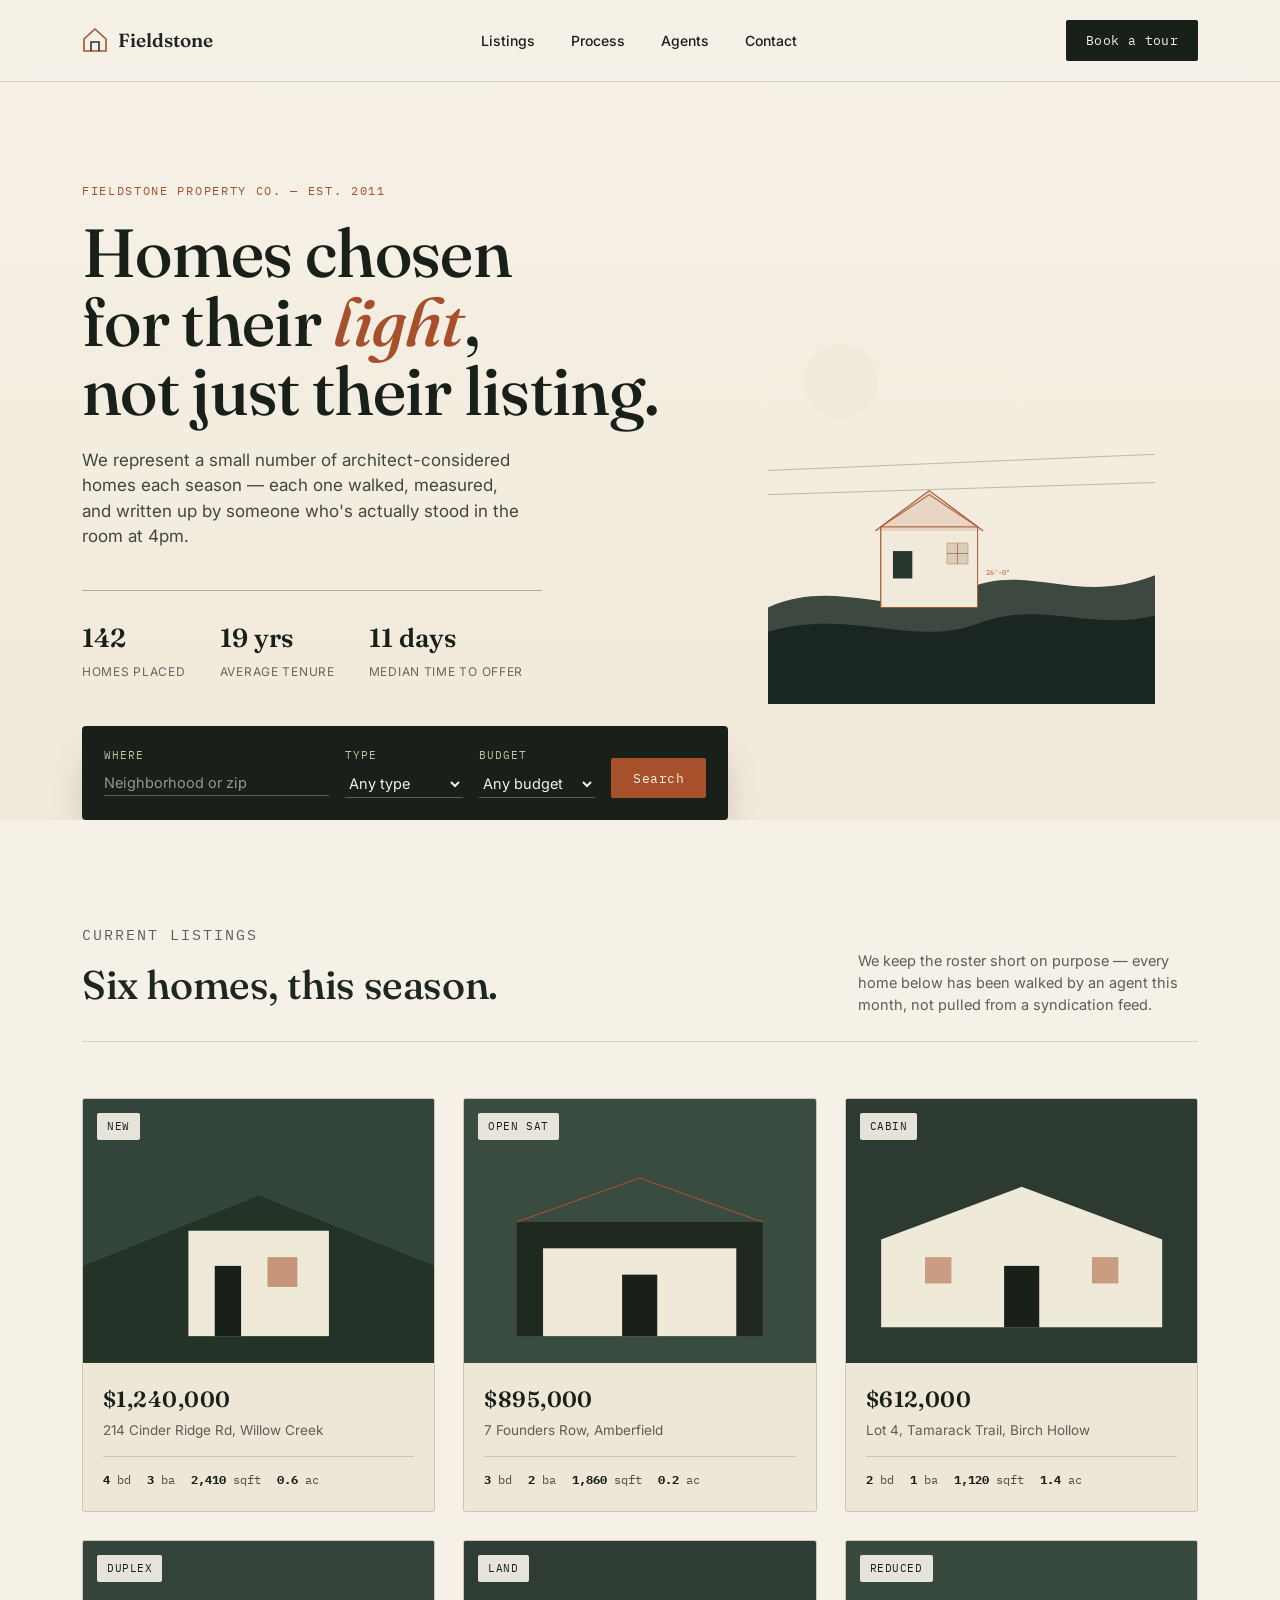
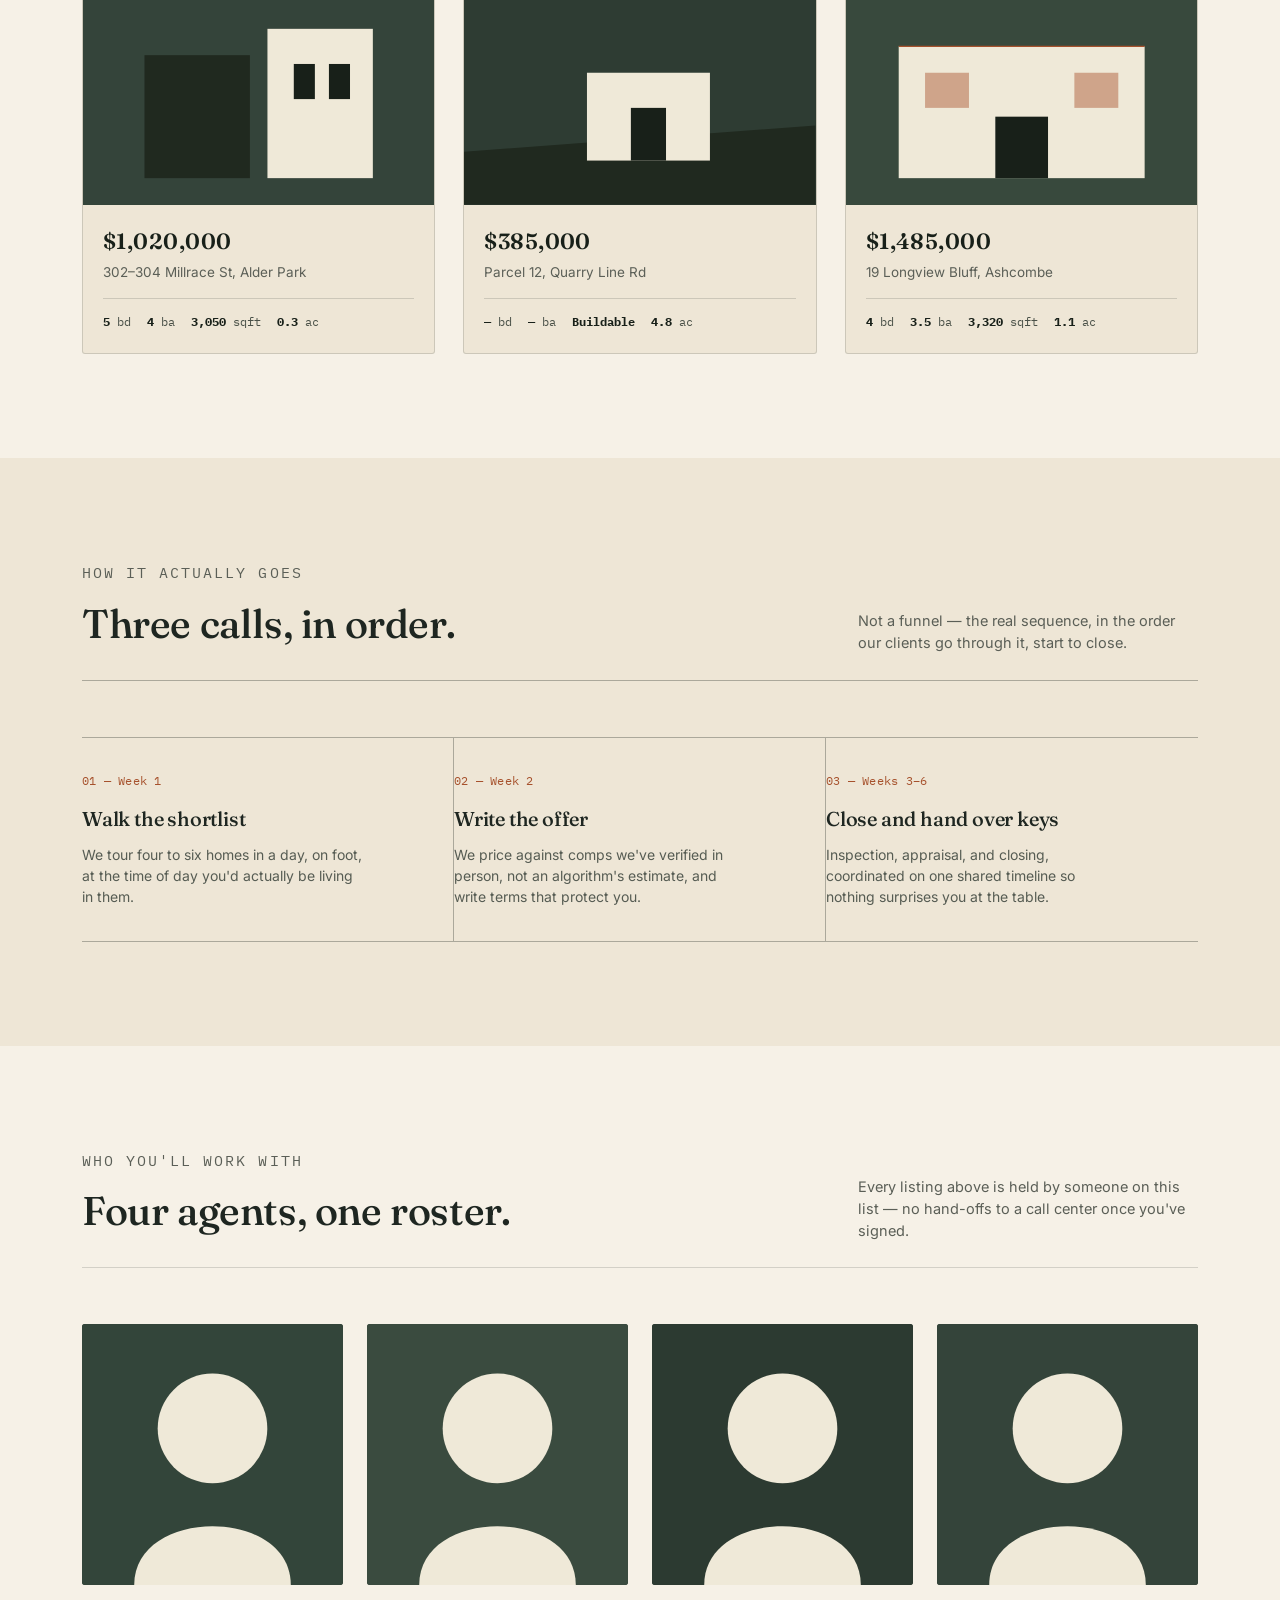
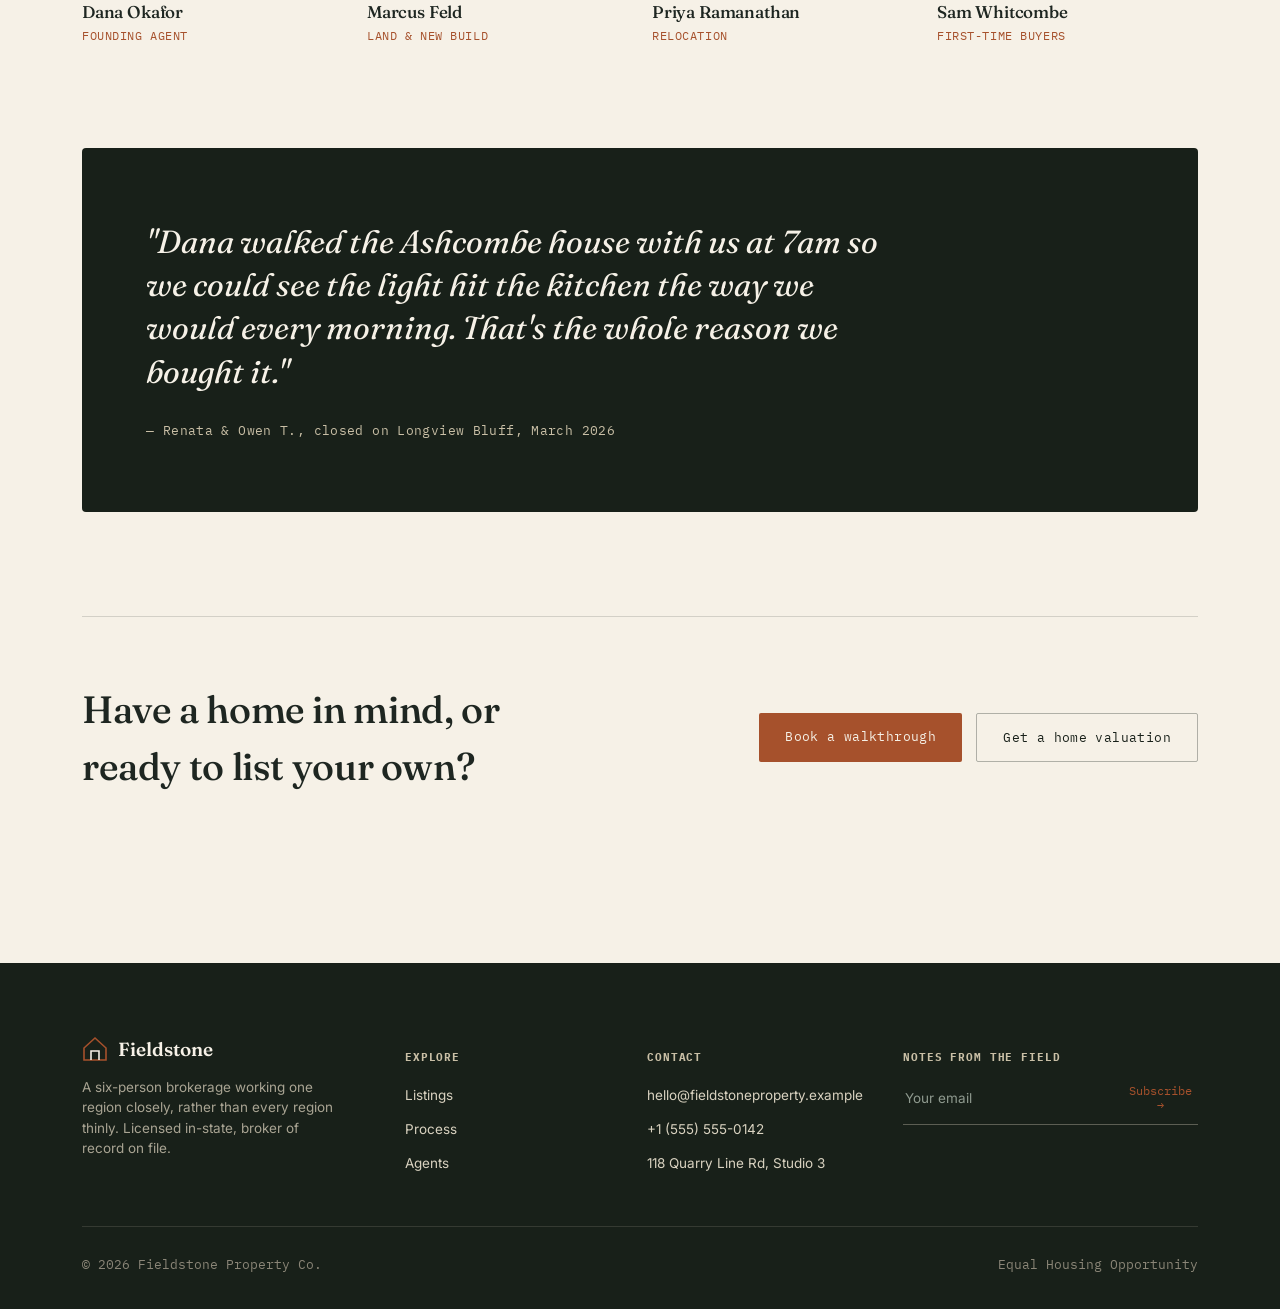
==== index.html @ 901f8649 "Add real estate landing page (Fieldstone Property Co.)" ====
<!DOCTYPE html>
<html lang="en">
<head>
<meta charset="UTF-8">
<meta name="viewport" content="width=device-width, initial-scale=1.0">
<title>Fieldstone Property Co. — Architect-considered homes</title>
<link rel="preconnect" href="https://fonts.googleapis.com">
<link rel="preconnect" href="https://fonts.gstatic.com" crossorigin>
<link href="https://fonts.googleapis.com/css2?family=Fraunces:ital,opsz,wght@0,9..144,400;0,9..144,500;0,9..144,600;1,9..144,400&family=Inter:wght@400;500;600&family=IBM+Plex+Mono:wght@400;500&display=swap" rel="stylesheet">
<style>
  :root{
    --ivory:#F6F1E7;
    --paper:#EEE6D6;
    --forest:#28372F;
    --forest-dark:#182019;
    --stone:#A08A66;
    --rust:#A6512C;
    --ink:#1E2621;
    --line: rgba(30,38,33,0.16);
    --line-strong: rgba(30,38,33,0.32);
  }
  *{box-sizing:border-box;}
  html{scroll-behavior:smooth;}
  body{
    margin:0;
    background:var(--ivory);
    color:var(--ink);
    font-family:'Inter',sans-serif;
    font-size:16px;
    line-height:1.5;
    -webkit-font-smoothing:antialiased;
  }
  h1,h2,h3,.display{
    font-family:'Fraunces',serif;
    font-weight:500;
    letter-spacing:-0.01em;
    margin:0;
  }
  .mono{
    font-family:'IBM Plex Mono',monospace;
    letter-spacing:0.02em;
  }
  a{color:inherit;}
  img,svg{display:block;max-width:100%;}
  .wrap{max-width:1180px;margin:0 auto;padding:0 32px;}
  .eyebrow{
    font-family:'IBM Plex Mono',monospace;
    font-size:12px;
    letter-spacing:0.14em;
    text-transform:uppercase;
    color:var(--rust);
  }
  :focus-visible{outline:2px solid var(--rust); outline-offset:3px;}

  /* ---------- NAV ---------- */
  header{
    position:sticky; top:0; z-index:50;
    background:rgba(246,241,231,0.88);
    backdrop-filter:blur(10px);
    border-bottom:1px solid var(--line);
  }
  nav{
    max-width:1180px;margin:0 auto;padding:20px 32px;
    display:flex;align-items:center;justify-content:space-between;
  }
  .logo{
    display:flex;align-items:center;gap:10px;
    font-family:'Fraunces',serif;font-size:19px;font-weight:600;
  }
  .logo-mark{width:26px;height:26px;flex:none;}
  .nav-links{display:flex;gap:36px;list-style:none;margin:0;padding:0;}
  .nav-links a{
    text-decoration:none;font-size:14px;font-weight:500;color:var(--forest-dark);
    position:relative;padding-bottom:3px;
  }
  .nav-links a::after{
    content:"";position:absolute;left:0;bottom:0;width:0;height:1px;background:var(--rust);
    transition:width .25s ease;
  }
  .nav-links a:hover::after{width:100%;}
  .nav-cta{
    font-family:'IBM Plex Mono',monospace;font-size:12.5px;
    background:var(--forest-dark);color:var(--ivory);
    padding:11px 20px;border-radius:2px;text-decoration:none;
    letter-spacing:0.03em;
    transition:background .2s ease;
    white-space:nowrap;
  }
  .nav-cta:hover{background:var(--rust);}
  .nav-toggle{display:none;}

  /* ---------- HERO ---------- */
  .hero{
    position:relative;
    overflow:hidden;
    padding:88px 0 0;
    background:linear-gradient(180deg, #F6F1E7 0%, #F1E9D9 100%);
  }
  .hero-inner{
    max-width:1180px;margin:0 auto;padding:0 32px;
    display:grid;grid-template-columns:1.1fr 0.9fr;gap:40px;align-items:center;
  }
  .hero h1{
    font-size:clamp(40px,5.4vw,68px);
    line-height:1.02;
    color:var(--forest-dark);
  }
  .hero h1 em{font-style:italic;color:var(--rust);}
  .hero p.lede{
    max-width:440px;margin:22px 0 0;font-size:17px;color:#40473F;
  }
  .hero-illustration{width:100%;height:auto;}
  .hero-stats{
    display:flex;gap:34px;margin-top:40px;padding-top:28px;border-top:1px solid var(--line-strong);
    max-width:460px;
  }
  .hero-stats div b{
    display:block;font-family:'Fraunces',serif;font-size:26px;font-weight:600;color:var(--forest-dark);
  }
  .hero-stats div span{font-size:12px;color:#666;text-transform:uppercase;letter-spacing:0.06em;}

  /* search bar */
  .search-bar{
    margin-top:44px;
    background:var(--forest-dark);
    border-radius:4px;
    padding:22px;
    display:grid;
    grid-template-columns:1.2fr 1fr 1fr auto;
    gap:16px;
    box-shadow:0 22px 44px -18px rgba(20,26,20,0.45);
  }
  .search-field{display:flex;flex-direction:column;gap:6px;}
  .search-field label{
    font-family:'IBM Plex Mono',monospace;font-size:10.5px;color:#C9BFA6;text-transform:uppercase;letter-spacing:0.09em;
  }
  .search-field select, .search-field input{
    background:transparent;border:none;border-bottom:1px solid rgba(255,255,255,0.28);
    color:var(--ivory);font-family:'Inter',sans-serif;font-size:14.5px;padding:4px 0;
  }
  .search-field select option{color:#111;}
  .search-field input::placeholder{color:#8f9a8f;}
  .search-btn{
    align-self:end;background:var(--rust);color:var(--ivory);border:none;border-radius:2px;
    padding:12px 22px;font-family:'IBM Plex Mono',monospace;font-size:12.5px;letter-spacing:0.04em;
    cursor:pointer;transition:background .2s ease;
  }
  .search-btn:hover{background:#8c4324;}

  /* ---------- SECTION LABELS ---------- */
  section{padding:104px 0;}
  .section-head{
    display:flex;justify-content:space-between;align-items:flex-end;gap:24px;margin-bottom:56px;
    border-bottom:1px solid var(--line);padding-bottom:26px;
  }
  .section-head h2{font-size:clamp(28px,3.4vw,40px);}
  .section-head p{max-width:340px;font-size:14.5px;color:#5b5f57;margin:0;}

  /* ---------- LISTINGS ---------- */
  .listings-grid{
    display:grid;grid-template-columns:repeat(3,1fr);gap:28px;
  }
  .card{
    position:relative;
    background:var(--paper);
    border:1px solid var(--line);
    border-radius:3px;
    overflow:hidden;
    transition:transform .35s ease, box-shadow .35s ease;
  }
  .card:hover{transform:translateY(-6px); box-shadow:0 30px 50px -30px rgba(30,38,33,0.4);}
  .card-media{position:relative;aspect-ratio:4/3;background:var(--forest);overflow:hidden;}
  .card-media svg{width:100%;height:100%;}
  .card-tag{
    position:absolute;top:14px;left:14px;
    background:rgba(246,241,231,0.92);
    font-family:'IBM Plex Mono',monospace;font-size:11px;letter-spacing:0.05em;
    padding:5px 10px;border-radius:2px;text-transform:uppercase;color:var(--forest-dark);
  }
  .card-ticks{
    position:absolute;inset:0;pointer-events:none;opacity:0;transition:opacity .3s ease;
  }
  .card:hover .card-ticks{opacity:1;}
  .card-body{padding:20px 20px 22px;}
  .card-body .price{
    font-family:'Fraunces',serif;font-size:22px;font-weight:600;color:var(--forest-dark);
  }
  .card-body .addr{font-size:13.5px;color:#5b5f57;margin-top:4px;}
  .card-specs{
    display:flex;gap:16px;margin-top:16px;padding-top:14px;border-top:1px solid var(--line);
    font-family:'IBM Plex Mono',monospace;font-size:12px;color:#4a5148;
  }
  .card-specs span b{color:var(--forest-dark);}

  /* ---------- PROCESS ---------- */
  .process-list{display:grid;grid-template-columns:repeat(3,1fr);gap:0;border-top:1px solid var(--line-strong);}
  .process-item{
    padding:34px 26px 34px 0;border-bottom:1px solid var(--line-strong);
    border-right:1px solid var(--line-strong);
    position:relative;
  }
  .process-list .process-item:nth-child(3n){border-right:none;}
  .process-num{
    font-family:'IBM Plex Mono',monospace;font-size:12px;color:var(--rust);margin-bottom:14px;
  }
  .process-item h3{font-size:20px;margin-bottom:10px;}
  .process-item p{font-size:14px;color:#565c53;margin:0;max-width:280px;}

  /* ---------- AGENTS ---------- */
  .agents-grid{display:grid;grid-template-columns:repeat(4,1fr);gap:24px;}
  .agent-card{text-align:left;}
  .agent-avatar{aspect-ratio:1;border-radius:3px;overflow:hidden;background:var(--forest);margin-bottom:14px;}
  .agent-avatar svg{width:100%;height:100%;}
  .agent-card h3{font-size:17px;margin-bottom:2px;}
  .agent-card .role{font-family:'IBM Plex Mono',monospace;font-size:11.5px;color:var(--rust);text-transform:uppercase;letter-spacing:0.05em;}

  /* ---------- TESTIMONIAL ---------- */
  .testimonial{
    background:var(--forest-dark);color:var(--ivory);border-radius:4px;
    padding:72px 64px;position:relative;overflow:hidden;
  }
  .testimonial blockquote{
    font-family:'Fraunces',serif;font-style:italic;font-weight:400;
    font-size:clamp(24px,2.6vw,32px);line-height:1.35;max-width:760px;margin:0;
  }
  .testimonial cite{
    display:block;margin-top:28px;font-style:normal;font-family:'IBM Plex Mono',monospace;
    font-size:12.5px;color:#C9BFA6;letter-spacing:0.03em;
  }

  /* ---------- CTA BANNER ---------- */
  .cta-banner{
    display:flex;align-items:center;justify-content:space-between;gap:30px;flex-wrap:wrap;
    padding:64px 0;border-top:1px solid var(--line);
  }
  .cta-banner h2{font-size:clamp(26px,3.2vw,38px);max-width:520px;}
  .cta-buttons{display:flex;gap:14px;}
  .btn-primary, .btn-secondary{
    text-decoration:none;font-family:'IBM Plex Mono',monospace;font-size:13px;letter-spacing:0.03em;
    padding:14px 26px;border-radius:2px;white-space:nowrap;
  }
  .btn-primary{background:var(--rust);color:var(--ivory);transition:background .2s ease;}
  .btn-primary:hover{background:#8c4324;}
  .btn-secondary{border:1px solid var(--line-strong);color:var(--forest-dark);}
  .btn-secondary:hover{border-color:var(--forest-dark);}

  /* ---------- FOOTER ---------- */
  footer{background:var(--forest-dark);color:#D9D2C0;padding:72px 0 36px;}
  .footer-top{
    display:grid;grid-template-columns:1.4fr 1fr 1fr 1.2fr;gap:40px;padding-bottom:52px;border-bottom:1px solid rgba(217,210,192,0.15);
  }
  .footer-top .logo{color:var(--ivory);margin-bottom:14px;}
  .footer-top p{font-size:13.5px;color:#A9A493;max-width:260px;}
  .footer-col h4{
    font-family:'IBM Plex Mono',monospace;font-size:11px;text-transform:uppercase;letter-spacing:0.08em;
    color:#C9BFA6;margin-bottom:16px;
  }
  .footer-col ul{list-style:none;margin:0;padding:0;display:flex;flex-direction:column;gap:10px;}
  .footer-col a{text-decoration:none;font-size:13.5px;color:#D9D2C0;transition:color .2s ease;}
  .footer-col a:hover{color:var(--rust);}
  .footer-form{display:flex;gap:0;border-bottom:1px solid rgba(217,210,192,0.35);padding-bottom:10px;}
  .footer-form input{
    background:transparent;border:none;flex:1;color:var(--ivory);font-size:13.5px;font-family:'Inter',sans-serif;
  }
  .footer-form input::placeholder{color:#8f9a8f;}
  .footer-form button{
    background:none;border:none;color:var(--rust);font-family:'IBM Plex Mono',monospace;font-size:12px;cursor:pointer;
  }
  .footer-bottom{
    display:flex;justify-content:space-between;padding-top:28px;font-size:12.5px;color:#8a8577;
    font-family:'IBM Plex Mono',monospace;
  }

  /* ---------- REVEAL ---------- */
  .reveal{opacity:0;transform:translateY(18px);transition:opacity .7s ease, transform .7s ease;}
  .reveal.in{opacity:1;transform:translateY(0);}

  @media (prefers-reduced-motion: reduce){
    .reveal{opacity:1;transform:none;transition:none;}
    html{scroll-behavior:auto;}
  }

  /* ---------- RESPONSIVE ---------- */
  @media (max-width:980px){
    .hero-inner{grid-template-columns:1fr;}
    .hero-illustration{order:-1;max-width:360px;margin:0 auto;}
    .listings-grid{grid-template-columns:repeat(2,1fr);}
    .agents-grid{grid-template-columns:repeat(2,1fr);}
    .process-list{grid-template-columns:1fr;}
    .process-list .process-item{border-right:none;}
    .footer-top{grid-template-columns:1fr 1fr;}
    .nav-links{display:none;}
    .search-bar{grid-template-columns:1fr 1fr; }
    .search-btn{grid-column:1/-1;}
  }
  @media (max-width:640px){
    .wrap,.hero-inner,nav,footer .wrap{padding-left:20px;padding-right:20px;}
    .listings-grid{grid-template-columns:1fr;}
    .agents-grid{grid-template-columns:1fr;}
    .footer-top{grid-template-columns:1fr;}
    section{padding:72px 0;}
    .cta-banner{padding:48px 0;}
    .testimonial{padding:44px 28px;}
  }
</style>
</head>
<body>

<header>
  <nav>
    <div class="logo">
      <svg class="logo-mark" viewBox="0 0 26 26" fill="none">
        <path d="M13 2L24 12V24H2V12L13 2Z" stroke="#A6512C" stroke-width="1.6"/>
        <path d="M9 24V15H17V24" stroke="#28372F" stroke-width="1.6"/>
      </svg>
      Fieldstone
    </div>
    <ul class="nav-links">
      <li><a href="#listings">Listings</a></li>
      <li><a href="#process">Process</a></li>
      <li><a href="#agents">Agents</a></li>
      <li><a href="#contact">Contact</a></li>
    </ul>
    <a class="nav-cta" href="#contact">Book a tour</a>
  </nav>
</header>

<section class="hero">
  <div class="hero-inner">
    <div>
      <p class="eyebrow" style="margin-bottom:18px;">Fieldstone Property Co. — Est. 2011</p>
      <h1>Homes chosen<br>for their <em>light</em>,<br>not just their listing.</h1>
      <p class="lede">We represent a small number of architect-considered homes each season — each one walked, measured, and written up by someone who's actually stood in the room at 4pm.</p>

      <div class="hero-stats">
        <div><b>142</b><span>Homes placed</span></div>
        <div><b>19 yrs</b><span>Average tenure</span></div>
        <div><b>11 days</b><span>Median time to offer</span></div>
      </div>

      <div class="search-bar">
        <div class="search-field">
          <label for="loc">Where</label>
          <input id="loc" type="text" placeholder="Neighborhood or zip">
        </div>
        <div class="search-field">
          <label for="type">Type</label>
          <select id="type">
            <option>Any type</option>
            <option>Single-family</option>
            <option>Cabin / retreat</option>
            <option>Multi-unit</option>
            <option>Land</option>
          </select>
        </div>
        <div class="search-field">
          <label for="budget">Budget</label>
          <select id="budget">
            <option>Any budget</option>
            <option>Under $600k</option>
            <option>$600k – $1.1M</option>
            <option>$1.1M – $2M</option>
            <option>$2M+</option>
          </select>
        </div>
        <button class="search-btn" type="button">Search</button>
      </div>
    </div>

    <svg class="hero-illustration" viewBox="0 0 480 520" fill="none" xmlns="http://www.w3.org/2000/svg" aria-hidden="true">
      <rect x="0" y="0" width="480" height="520" fill="none"/>
      <path d="M0 400 C 90 360, 160 420, 240 380 C 320 340, 380 400, 480 360 L480 520 L0 520 Z" fill="#28372F" opacity="0.9"/>
      <path d="M0 430 C 100 400, 180 450, 260 420 C 340 390, 400 430, 480 410 L480 520 L0 520 Z" fill="#1A2621"/>
      <g stroke="#A6512C" stroke-width="1.4" opacity="0.9">
        <path d="M140 300 L140 400" />
        <path d="M140 300 L200 260 L260 300" />
        <path d="M170 300 L170 400" stroke-dasharray="0"/>
        <path d="M230 300 L230 400"/>
      </g>
      <rect x="140" y="300" width="120" height="100" fill="#F1E9D9" stroke="#A6512C" stroke-width="1.2"/>
      <path d="M133 305 L200 255 L267 305" fill="#A6512C" opacity="0.15"/>
      <path d="M133 305 L200 255 L267 305" stroke="#A6512C" stroke-width="1.4"/>
      <rect x="155" y="330" width="24" height="34" fill="#28372F"/>
      <rect x="222" y="320" width="26" height="26" fill="#C9BFA6" opacity="0.6" stroke="#A6512C" stroke-width="0.8"/>
      <line x1="235" y1="320" x2="235" y2="346" stroke="#A6512C" stroke-width="0.8"/>
      <line x1="222" y1="333" x2="248" y2="333" stroke="#A6512C" stroke-width="0.8"/>
      <text x="270" y="360" font-family="IBM Plex Mono, monospace" font-size="9" fill="#A6512C">26'-0"</text>
      <circle cx="90" cy="120" r="46" fill="#F1E9D9" opacity="0.85"/>
      <g stroke="#28372F" stroke-width="1" opacity="0.35">
        <line x1="0" y1="230" x2="480" y2="210"/>
        <line x1="0" y1="260" x2="480" y2="245"/>
      </g>
    </svg>
  </div>
</section>

<section id="listings">
  <div class="wrap">
    <div class="section-head reveal">
      <div>
        <p class="eyebrow" style="margin-bottom:10px;">Current listings</p>
        <h2>Six homes, this season.</h2>
      </div>
      <p>We keep the roster short on purpose — every home below has been walked by an agent this month, not pulled from a syndication feed.</p>
    </div>

    <div class="listings-grid">

      <article class="card reveal">
        <div class="card-media" style="background:#33453A;">
          <svg viewBox="0 0 400 300" width="100%" height="100%" preserveAspectRatio="xMidYMid slice">
            <rect width="400" height="300" fill="#33453A"/>
            <path d="M0 190 L200 110 L400 190 L400 300 L0 300 Z" fill="#243328"/>
            <rect x="120" y="150" width="160" height="120" fill="#EFE9D8"/>
            <rect x="150" y="190" width="30" height="80" fill="#182019"/>
            <rect x="210" y="180" width="34" height="34" fill="#A6512C" opacity="0.55"/>
          </svg>
          <span class="card-tag mono">New</span>
          <svg class="card-ticks" viewBox="0 0 400 300">
            <line x1="120" y1="140" x2="280" y2="140" stroke="#A6512C" stroke-width="1"/>
            <text x="185" y="132" font-family="IBM Plex Mono" font-size="10" fill="#A6512C">40'-0"</text>
          </svg>
        </div>
        <div class="card-body">
          <div class="price mono">$1,240,000</div>
          <div class="addr">214 Cinder Ridge Rd, Willow Creek</div>
          <div class="card-specs">
            <span><b>4</b> bd</span>
            <span><b>3</b> ba</span>
            <span><b>2,410</b> sqft</span>
            <span><b>0.6</b> ac</span>
          </div>
        </div>
      </article>

      <article class="card reveal">
        <div class="card-media" style="background:#3A4B3F;">
          <svg viewBox="0 0 400 300" width="100%" height="100%" preserveAspectRatio="xMidYMid slice">
            <rect width="400" height="300" fill="#3A4B3F"/>
            <rect x="60" y="140" width="280" height="130" fill="#20291F"/>
            <rect x="90" y="170" width="220" height="100" fill="#F1E9D8"/>
            <rect x="180" y="200" width="40" height="70" fill="#182019"/>
            <line x1="60" y1="140" x2="200" y2="90" stroke="#A6512C" stroke-width="1.4"/>
            <line x1="200" y1="90" x2="340" y2="140" stroke="#A6512C" stroke-width="1.4"/>
          </svg>
          <span class="card-tag mono">Open Sat</span>
          <svg class="card-ticks" viewBox="0 0 400 300">
            <line x1="90" y1="160" x2="310" y2="160" stroke="#A6512C" stroke-width="1"/>
            <text x="180" y="152" font-family="IBM Plex Mono" font-size="10" fill="#A6512C">44'-0"</text>
          </svg>
        </div>
        <div class="card-body">
          <div class="price mono">$895,000</div>
          <div class="addr">7 Founders Row, Amberfield</div>
          <div class="card-specs">
            <span><b>3</b> bd</span>
            <span><b>2</b> ba</span>
            <span><b>1,860</b> sqft</span>
            <span><b>0.2</b> ac</span>
          </div>
        </div>
      </article>

      <article class="card reveal">
        <div class="card-media" style="background:#2C3A31;">
          <svg viewBox="0 0 400 300" width="100%" height="100%" preserveAspectRatio="xMidYMid slice">
            <rect width="400" height="300" fill="#2C3A31"/>
            <path d="M40 260 L40 160 L200 100 L360 160 L360 260 Z" fill="#EFE9D8"/>
            <rect x="180" y="190" width="40" height="70" fill="#182019"/>
            <rect x="90" y="180" width="30" height="30" fill="#A6512C" opacity="0.5"/>
            <rect x="280" y="180" width="30" height="30" fill="#A6512C" opacity="0.5"/>
          </svg>
          <span class="card-tag mono">Cabin</span>
          <svg class="card-ticks" viewBox="0 0 400 300">
            <line x1="40" y1="150" x2="360" y2="150" stroke="#A6512C" stroke-width="1"/>
            <text x="175" y="142" font-family="IBM Plex Mono" font-size="10" fill="#A6512C">64'-0"</text>
          </svg>
        </div>
        <div class="card-body">
          <div class="price mono">$612,000</div>
          <div class="addr">Lot 4, Tamarack Trail, Birch Hollow</div>
          <div class="card-specs">
            <span><b>2</b> bd</span>
            <span><b>1</b> ba</span>
            <span><b>1,120</b> sqft</span>
            <span><b>1.4</b> ac</span>
          </div>
        </div>
      </article>

      <article class="card reveal">
        <div class="card-media" style="background:#34443A;">
          <svg viewBox="0 0 400 300" width="100%" height="100%" preserveAspectRatio="xMidYMid slice">
            <rect width="400" height="300" fill="#34443A"/>
            <rect x="70" y="130" width="120" height="140" fill="#20291F"/>
            <rect x="210" y="100" width="120" height="170" fill="#EFE9D8"/>
            <rect x="240" y="140" width="24" height="40" fill="#182019"/>
            <rect x="280" y="140" width="24" height="40" fill="#182019"/>
          </svg>
          <span class="card-tag mono">Duplex</span>
          <svg class="card-ticks" viewBox="0 0 400 300">
            <line x1="70" y1="120" x2="330" y2="90" stroke="#A6512C" stroke-width="1"/>
            <text x="190" y="98" font-family="IBM Plex Mono" font-size="10" fill="#A6512C">51'-0"</text>
          </svg>
        </div>
        <div class="card-body">
          <div class="price mono">$1,020,000</div>
          <div class="addr">302–304 Millrace St, Alder Park</div>
          <div class="card-specs">
            <span><b>5</b> bd</span>
            <span><b>4</b> ba</span>
            <span><b>3,050</b> sqft</span>
            <span><b>0.3</b> ac</span>
          </div>
        </div>
      </article>

      <article class="card reveal">
        <div class="card-media" style="background:#2E3C33;">
          <svg viewBox="0 0 400 300" width="100%" height="100%" preserveAspectRatio="xMidYMid slice">
            <rect width="400" height="300" fill="#2E3C33"/>
            <path d="M0 240 L400 210 L400 300 L0 300 Z" fill="#20291F"/>
            <rect x="140" y="150" width="140" height="100" fill="#EFE9D8"/>
            <rect x="190" y="190" width="40" height="60" fill="#182019"/>
          </svg>
          <span class="card-tag mono">Land</span>
          <svg class="card-ticks" viewBox="0 0 400 300">
            <line x1="0" y1="230" x2="400" y2="200" stroke="#A6512C" stroke-width="1"/>
            <text x="170" y="195" font-family="IBM Plex Mono" font-size="10" fill="#A6512C">4.8 ac</text>
          </svg>
        </div>
        <div class="card-body">
          <div class="price mono">$385,000</div>
          <div class="addr">Parcel 12, Quarry Line Rd</div>
          <div class="card-specs">
            <span><b>—</b> bd</span>
            <span><b>—</b> ba</span>
            <span><b>Buildable</b></span>
            <span><b>4.8</b> ac</span>
          </div>
        </div>
      </article>

      <article class="card reveal">
        <div class="card-media" style="background:#38493D;">
          <svg viewBox="0 0 400 300" width="100%" height="100%" preserveAspectRatio="xMidYMid slice">
            <rect width="400" height="300" fill="#38493D"/>
            <rect x="60" y="120" width="280" height="150" fill="#EFE9D8"/>
            <rect x="170" y="200" width="60" height="70" fill="#182019"/>
            <line x1="60" y1="120" x2="340" y2="120" stroke="#A6512C" stroke-width="1.2"/>
            <rect x="90" y="150" width="50" height="40" fill="#A6512C" opacity="0.45"/>
            <rect x="260" y="150" width="50" height="40" fill="#A6512C" opacity="0.45"/>
          </svg>
          <span class="card-tag mono">Reduced</span>
          <svg class="card-ticks" viewBox="0 0 400 300">
            <line x1="60" y1="112" x2="340" y2="112" stroke="#A6512C" stroke-width="1"/>
            <text x="180" y="104" font-family="IBM Plex Mono" font-size="10" fill="#A6512C">58'-0"</text>
          </svg>
        </div>
        <div class="card-body">
          <div class="price mono">$1,485,000</div>
          <div class="addr">19 Longview Bluff, Ashcombe</div>
          <div class="card-specs">
            <span><b>4</b> bd</span>
            <span><b>3.5</b> ba</span>
            <span><b>3,320</b> sqft</span>
            <span><b>1.1</b> ac</span>
          </div>
        </div>
      </article>

    </div>
  </div>
</section>

<section id="process" style="background:var(--paper);">
  <div class="wrap">
    <div class="section-head reveal" style="border-color:var(--line-strong);">
      <div>
        <p class="eyebrow" style="margin-bottom:10px;">How it actually goes</p>
        <h2>Three calls, in order.</h2>
      </div>
      <p>Not a funnel — the real sequence, in the order our clients go through it, start to close.</p>
    </div>

    <div class="process-list reveal">
      <div class="process-item">
        <div class="process-num mono">01 — Week 1</div>
        <h3>Walk the shortlist</h3>
        <p>We tour four to six homes in a day, on foot, at the time of day you'd actually be living in them.</p>
      </div>
      <div class="process-item">
        <div class="process-num mono">02 — Week 2</div>
        <h3>Write the offer</h3>
        <p>We price against comps we've verified in person, not an algorithm's estimate, and write terms that protect you.</p>
      </div>
      <div class="process-item">
        <div class="process-num mono">03 — Weeks 3–6</div>
        <h3>Close and hand over keys</h3>
        <p>Inspection, appraisal, and closing, coordinated on one shared timeline so nothing surprises you at the table.</p>
      </div>
    </div>
  </div>
</section>

<section id="agents">
  <div class="wrap">
    <div class="section-head reveal">
      <div>
        <p class="eyebrow" style="margin-bottom:10px;">Who you'll work with</p>
        <h2>Four agents, one roster.</h2>
      </div>
      <p>Every listing above is held by someone on this list — no hand-offs to a call center once you've signed.</p>
    </div>

    <div class="agents-grid">
      <div class="agent-card reveal">
        <div class="agent-avatar">
          <svg viewBox="0 0 200 200"><rect width="200" height="200" fill="#33453A"/><circle cx="100" cy="80" r="42" fill="#EFE9D8"/><path d="M40 200 C40 140 160 140 160 200 Z" fill="#EFE9D8"/></svg>
        </div>
        <h3>Dana Okafor</h3>
        <div class="role">Founding agent</div>
      </div>
      <div class="agent-card reveal">
        <div class="agent-avatar">
          <svg viewBox="0 0 200 200"><rect width="200" height="200" fill="#3A4B3F"/><circle cx="100" cy="80" r="42" fill="#EFE9D8"/><path d="M40 200 C40 140 160 140 160 200 Z" fill="#EFE9D8"/></svg>
        </div>
        <h3>Marcus Feld</h3>
        <div class="role">Land &amp; new build</div>
      </div>
      <div class="agent-card reveal">
        <div class="agent-avatar">
          <svg viewBox="0 0 200 200"><rect width="200" height="200" fill="#2C3A31"/><circle cx="100" cy="80" r="42" fill="#EFE9D8"/><path d="M40 200 C40 140 160 140 160 200 Z" fill="#EFE9D8"/></svg>
        </div>
        <h3>Priya Ramanathan</h3>
        <div class="role">Relocation</div>
      </div>
      <div class="agent-card reveal">
        <div class="agent-avatar">
          <svg viewBox="0 0 200 200"><rect width="200" height="200" fill="#34443A"/><circle cx="100" cy="80" r="42" fill="#EFE9D8"/><path d="M40 200 C40 140 160 140 160 200 Z" fill="#EFE9D8"/></svg>
        </div>
        <h3>Sam Whitcombe</h3>
        <div class="role">First-time buyers</div>
      </div>
    </div>
  </div>
</section>

<section style="padding-top:0;">
  <div class="wrap">
    <div class="testimonial reveal">
      <blockquote>"Dana walked the Ashcombe house with us at 7am so we could see the light hit the kitchen the way we would every morning. That's the whole reason we bought it."</blockquote>
      <cite>— Renata &amp; Owen T., closed on Longview Bluff, March 2026</cite>
    </div>
  </div>
</section>

<section id="contact" style="padding-top:0;">
  <div class="wrap">
    <div class="cta-banner reveal">
      <h2>Have a home in mind, or ready to list your own?</h2>
      <div class="cta-buttons">
        <a class="btn-primary" href="#">Book a walkthrough</a>
        <a class="btn-secondary" href="#">Get a home valuation</a>
      </div>
    </div>
  </div>
</section>

<footer>
  <div class="wrap">
    <div class="footer-top">
      <div>
        <div class="logo">
          <svg class="logo-mark" viewBox="0 0 26 26" fill="none">
            <path d="M13 2L24 12V24H2V12L13 2Z" stroke="#A6512C" stroke-width="1.6"/>
            <path d="M9 24V15H17V24" stroke="#F6F1E7" stroke-width="1.6"/>
          </svg>
          Fieldstone
        </div>
        <p>A six-person brokerage working one region closely, rather than every region thinly. Licensed in-state, broker of record on file.</p>
      </div>
      <div class="footer-col">
        <h4>Explore</h4>
        <ul>
          <li><a href="#listings">Listings</a></li>
          <li><a href="#process">Process</a></li>
          <li><a href="#agents">Agents</a></li>
        </ul>
      </div>
      <div class="footer-col">
        <h4>Contact</h4>
        <ul>
          <li><a href="mailto:hello@fieldstoneproperty.example">hello@fieldstoneproperty.example</a></li>
          <li><a href="tel:+15550142">+1 (555) 555-0142</a></li>
          <li><a href="#">118 Quarry Line Rd, Studio 3</a></li>
        </ul>
      </div>
      <div class="footer-col">
        <h4>Notes from the field</h4>
        <div class="footer-form">
          <input type="email" placeholder="Your email">
          <button type="button">Subscribe →</button>
        </div>
      </div>
    </div>
    <div class="footer-bottom">
      <span>© 2026 Fieldstone Property Co.</span>
      <span>Equal Housing Opportunity</span>
    </div>
  </div>
</footer>

<script>
  const revealEls = document.querySelectorAll('.reveal');
  const io = new IntersectionObserver((entries)=>{
    entries.forEach(e=>{
      if(e.isIntersecting){ e.target.classList.add('in'); io.unobserve(e.target); }
    });
  }, { threshold: 0.12 });
  revealEls.forEach(el=>io.observe(el));

  document.querySelectorAll('.footer-form button, .search-btn').forEach(btn=>{
    btn.addEventListener('click', ()=>{
      btn.textContent = btn.textContent.includes('Subscribe') ? 'Thanks — added' : 'Searching…';
    });
  });
</script>

</body>
</html>
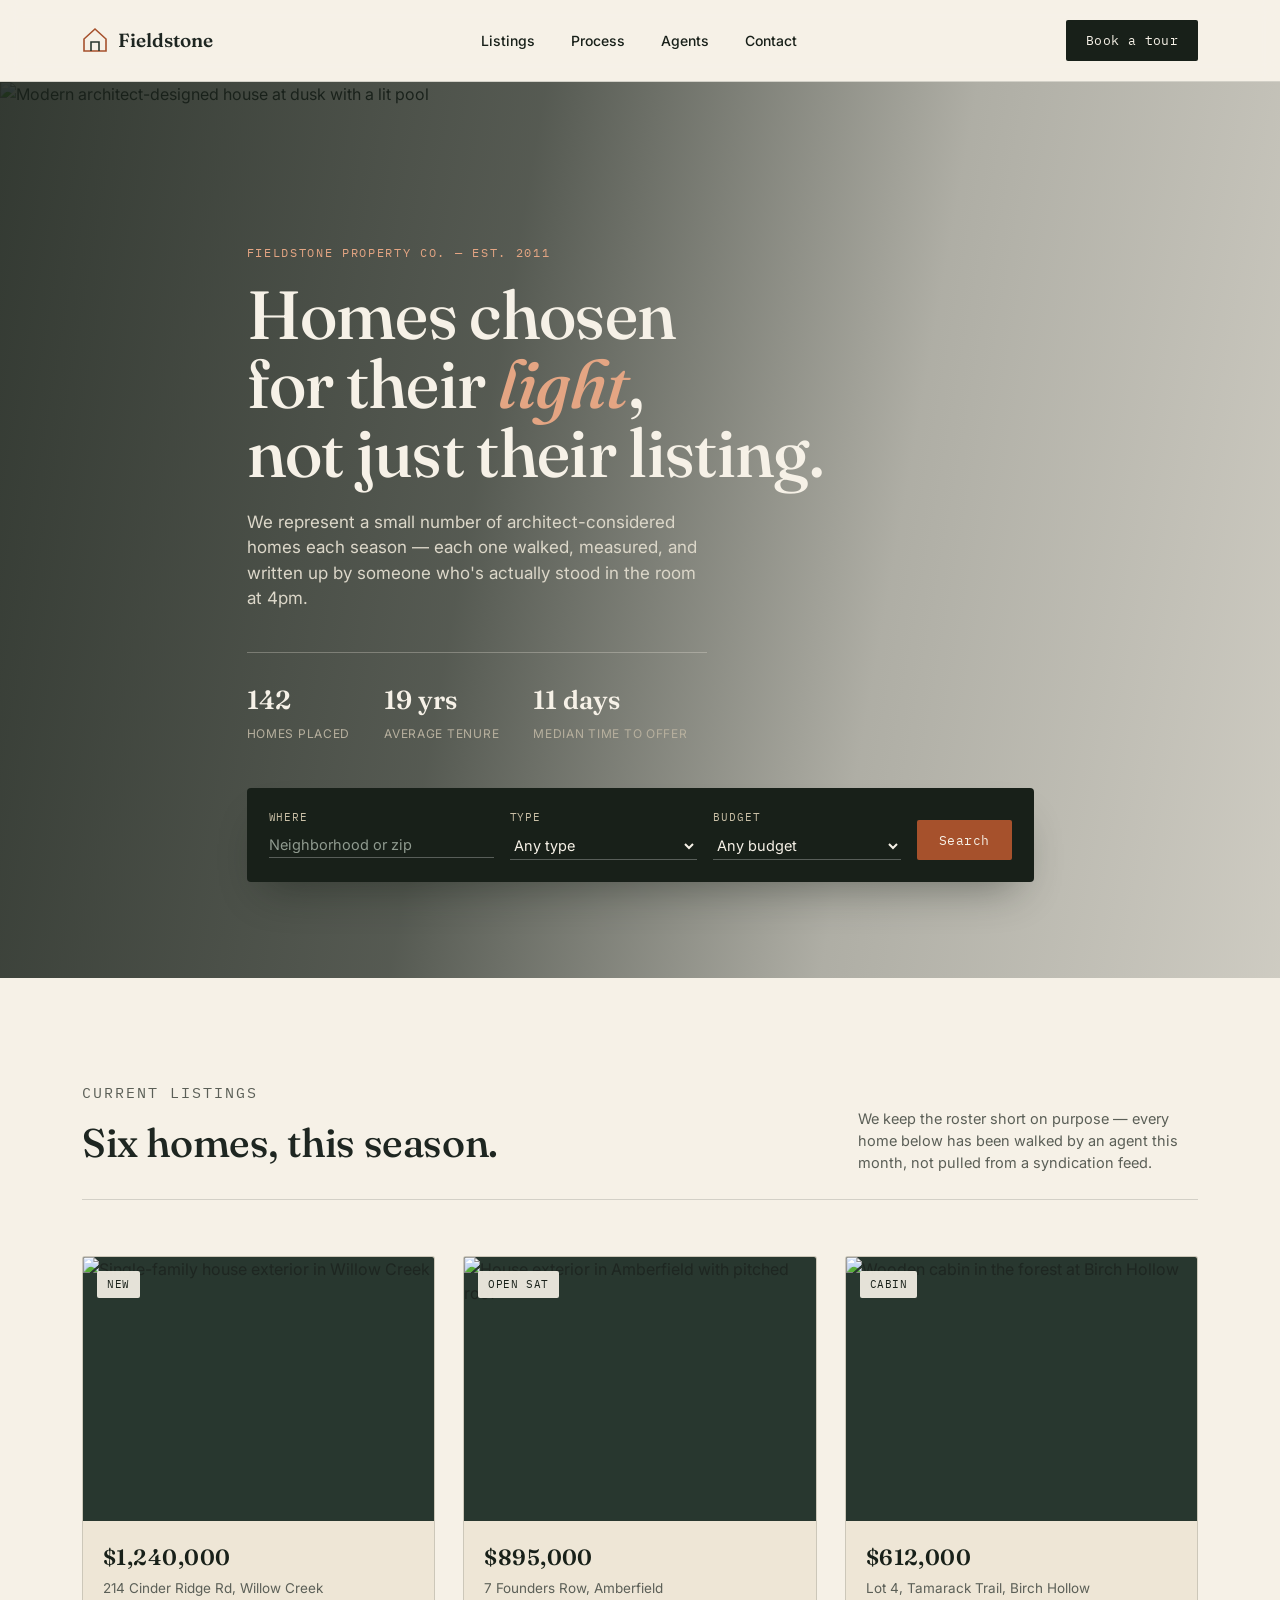
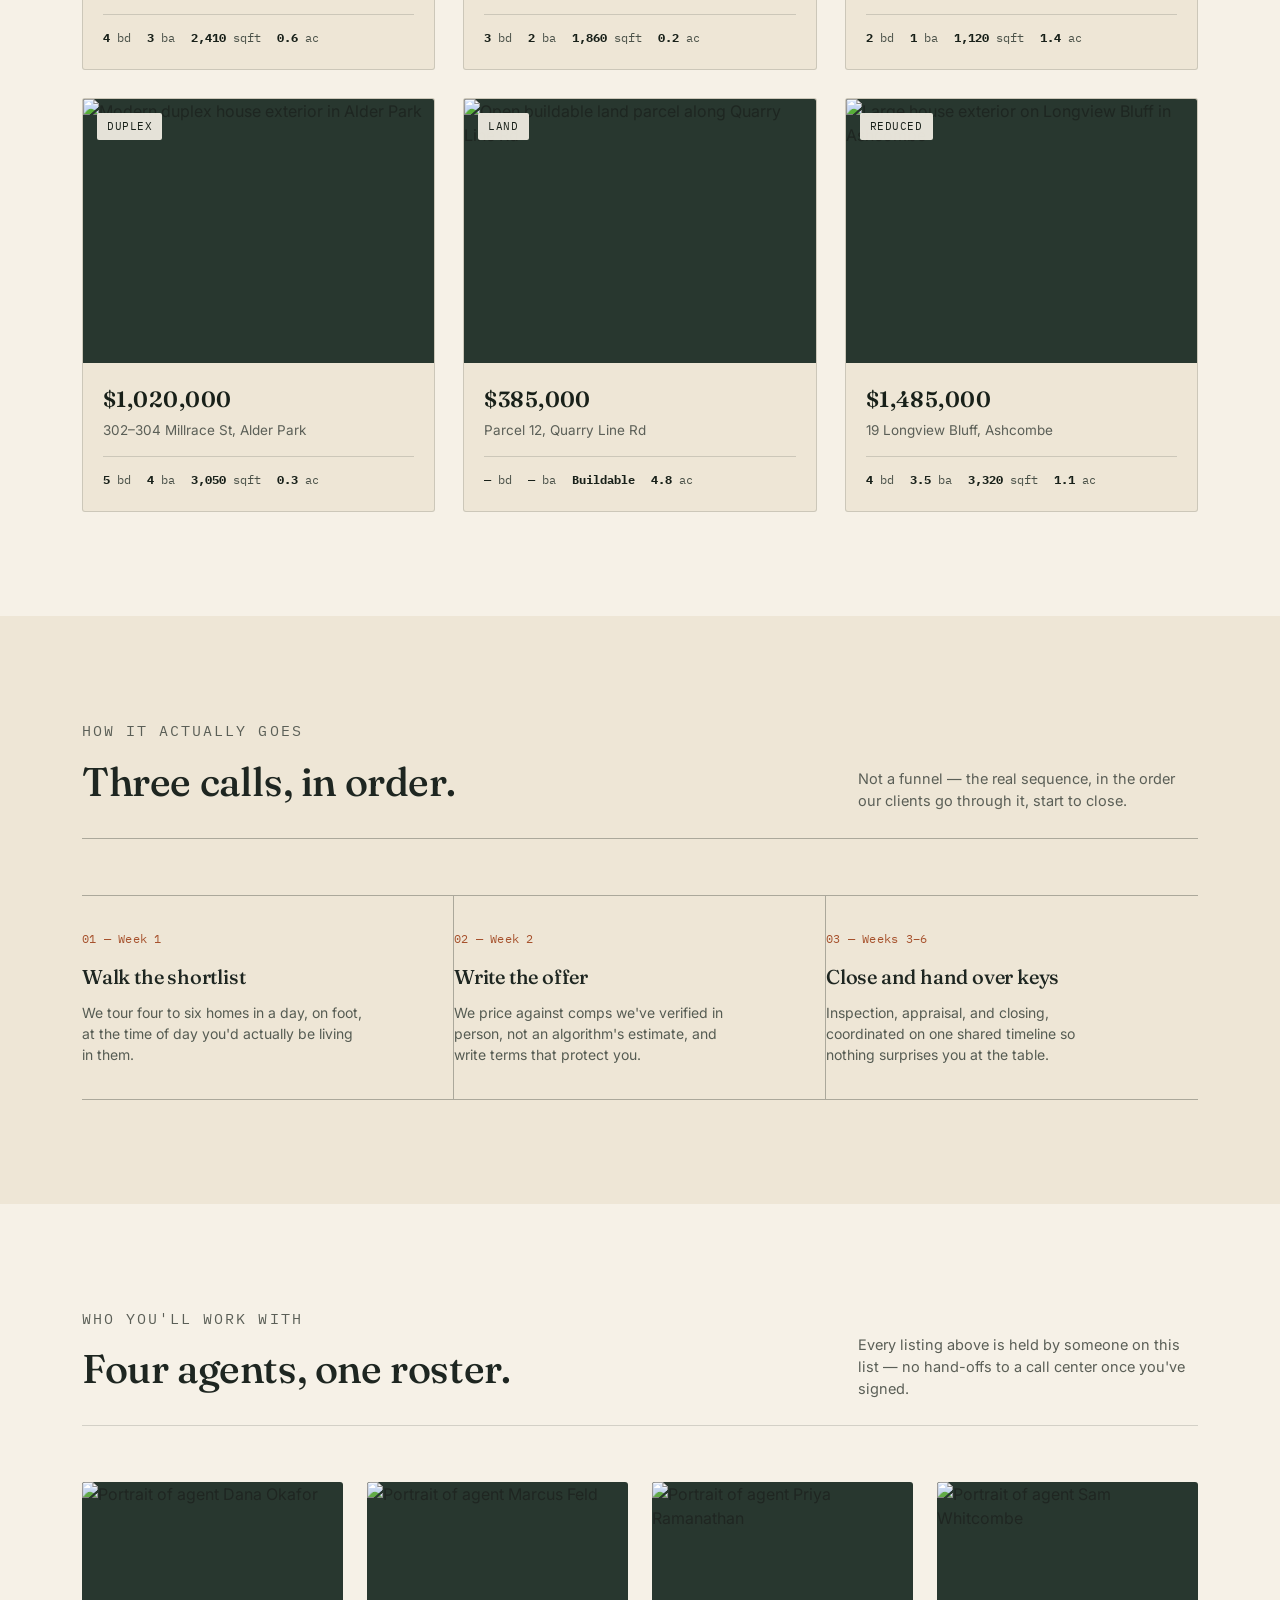
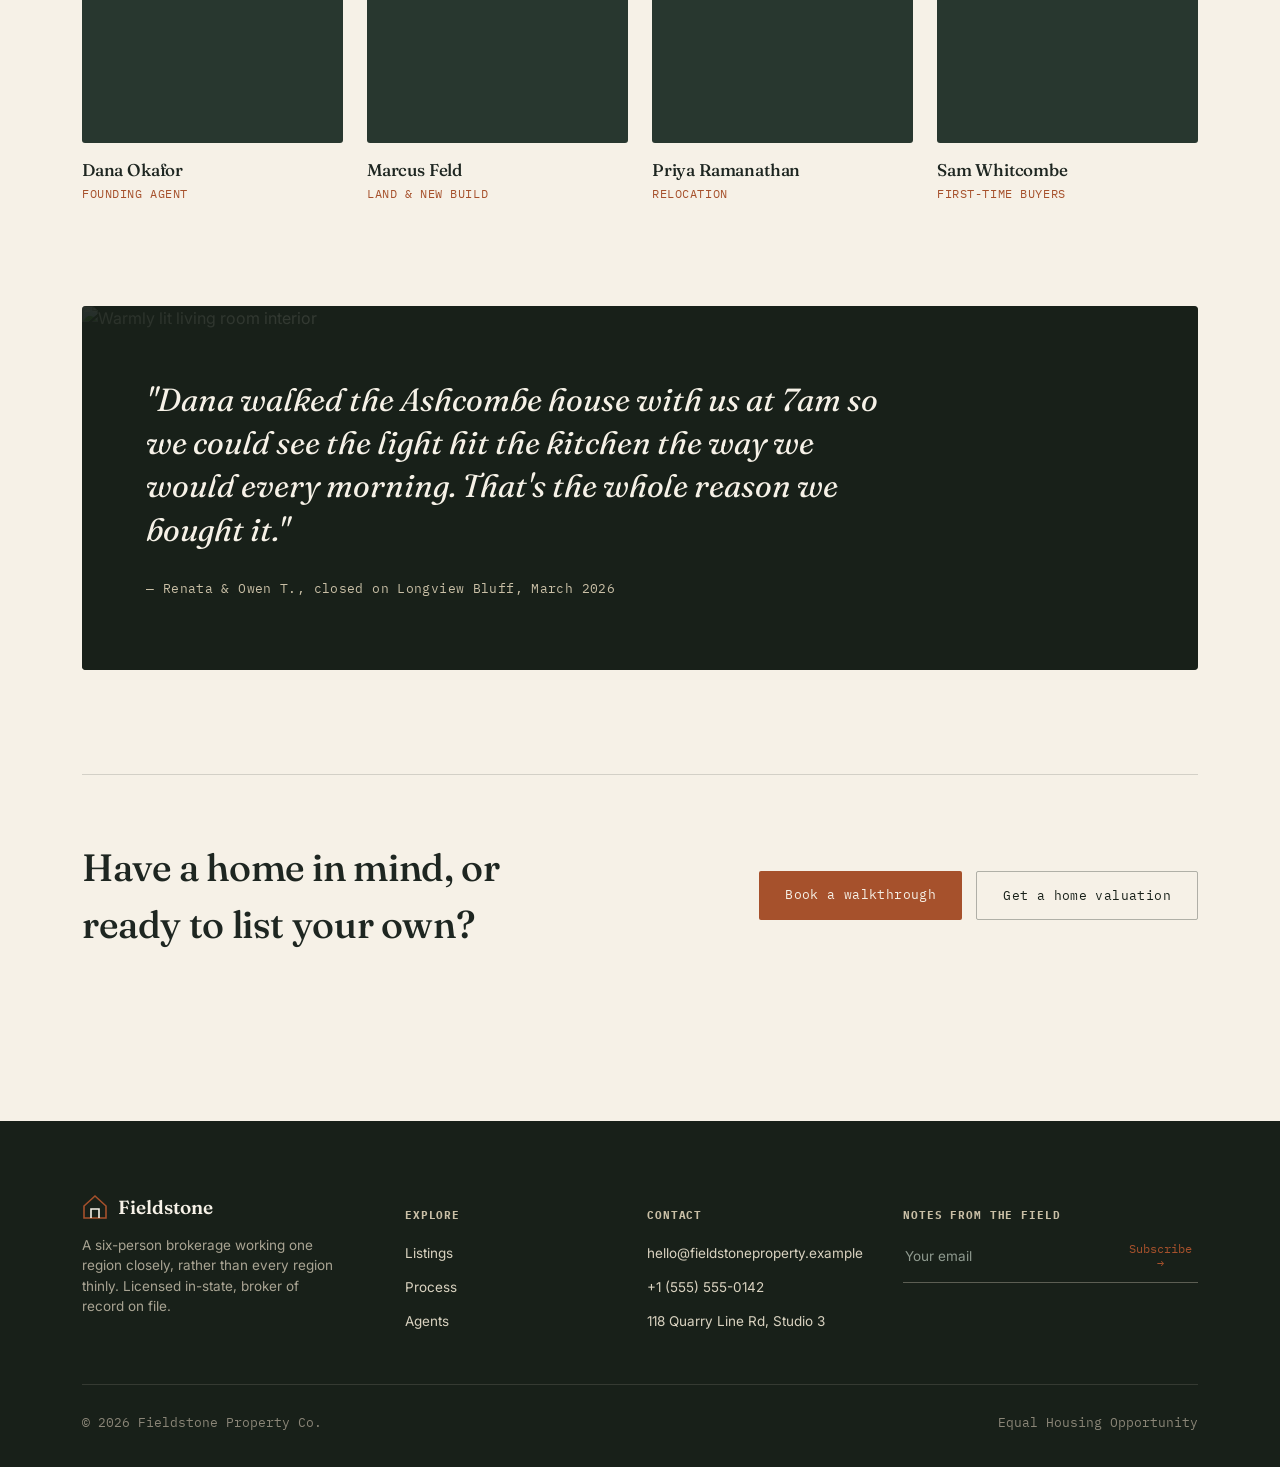
==== commit 6ce3c46f: "Add real photography: hero, listing, agent, and testimonial images" ====
--- a/index.html
+++ b/index.html
@@ -7,302 +7,7 @@
 <link rel="preconnect" href="https://fonts.googleapis.com">
 <link rel="preconnect" href="https://fonts.gstatic.com" crossorigin>
 <link href="https://fonts.googleapis.com/css2?family=Fraunces:ital,opsz,wght@0,9..144,400;0,9..144,500;0,9..144,600;1,9..144,400&family=Inter:wght@400;500;600&family=IBM+Plex+Mono:wght@400;500&display=swap" rel="stylesheet">
-<style>
-  :root{
-    --ivory:#F6F1E7;
-    --paper:#EEE6D6;
-    --forest:#28372F;
-    --forest-dark:#182019;
-    --stone:#A08A66;
-    --rust:#A6512C;
-    --ink:#1E2621;
-    --line: rgba(30,38,33,0.16);
-    --line-strong: rgba(30,38,33,0.32);
-  }
-  *{box-sizing:border-box;}
-  html{scroll-behavior:smooth;}
-  body{
-    margin:0;
-    background:var(--ivory);
-    color:var(--ink);
-    font-family:'Inter',sans-serif;
-    font-size:16px;
-    line-height:1.5;
-    -webkit-font-smoothing:antialiased;
-  }
-  h1,h2,h3,.display{
-    font-family:'Fraunces',serif;
-    font-weight:500;
-    letter-spacing:-0.01em;
-    margin:0;
-  }
-  .mono{
-    font-family:'IBM Plex Mono',monospace;
-    letter-spacing:0.02em;
-  }
-  a{color:inherit;}
-  img,svg{display:block;max-width:100%;}
-  .wrap{max-width:1180px;margin:0 auto;padding:0 32px;}
-  .eyebrow{
-    font-family:'IBM Plex Mono',monospace;
-    font-size:12px;
-    letter-spacing:0.14em;
-    text-transform:uppercase;
-    color:var(--rust);
-  }
-  :focus-visible{outline:2px solid var(--rust); outline-offset:3px;}
-
-  /* ---------- NAV ---------- */
-  header{
-    position:sticky; top:0; z-index:50;
-    background:rgba(246,241,231,0.88);
-    backdrop-filter:blur(10px);
-    border-bottom:1px solid var(--line);
-  }
-  nav{
-    max-width:1180px;margin:0 auto;padding:20px 32px;
-    display:flex;align-items:center;justify-content:space-between;
-  }
-  .logo{
-    display:flex;align-items:center;gap:10px;
-    font-family:'Fraunces',serif;font-size:19px;font-weight:600;
-  }
-  .logo-mark{width:26px;height:26px;flex:none;}
-  .nav-links{display:flex;gap:36px;list-style:none;margin:0;padding:0;}
-  .nav-links a{
-    text-decoration:none;font-size:14px;font-weight:500;color:var(--forest-dark);
-    position:relative;padding-bottom:3px;
-  }
-  .nav-links a::after{
-    content:"";position:absolute;left:0;bottom:0;width:0;height:1px;background:var(--rust);
-    transition:width .25s ease;
-  }
-  .nav-links a:hover::after{width:100%;}
-  .nav-cta{
-    font-family:'IBM Plex Mono',monospace;font-size:12.5px;
-    background:var(--forest-dark);color:var(--ivory);
-    padding:11px 20px;border-radius:2px;text-decoration:none;
-    letter-spacing:0.03em;
-    transition:background .2s ease;
-    white-space:nowrap;
-  }
-  .nav-cta:hover{background:var(--rust);}
-  .nav-toggle{display:none;}
-
-  /* ---------- HERO ---------- */
-  .hero{
-    position:relative;
-    overflow:hidden;
-    padding:88px 0 0;
-    background:linear-gradient(180deg, #F6F1E7 0%, #F1E9D9 100%);
-  }
-  .hero-inner{
-    max-width:1180px;margin:0 auto;padding:0 32px;
-    display:grid;grid-template-columns:1.1fr 0.9fr;gap:40px;align-items:center;
-  }
-  .hero h1{
-    font-size:clamp(40px,5.4vw,68px);
-    line-height:1.02;
-    color:var(--forest-dark);
-  }
-  .hero h1 em{font-style:italic;color:var(--rust);}
-  .hero p.lede{
-    max-width:440px;margin:22px 0 0;font-size:17px;color:#40473F;
-  }
-  .hero-illustration{width:100%;height:auto;}
-  .hero-stats{
-    display:flex;gap:34px;margin-top:40px;padding-top:28px;border-top:1px solid var(--line-strong);
-    max-width:460px;
-  }
-  .hero-stats div b{
-    display:block;font-family:'Fraunces',serif;font-size:26px;font-weight:600;color:var(--forest-dark);
-  }
-  .hero-stats div span{font-size:12px;color:#666;text-transform:uppercase;letter-spacing:0.06em;}
-
-  /* search bar */
-  .search-bar{
-    margin-top:44px;
-    background:var(--forest-dark);
-    border-radius:4px;
-    padding:22px;
-    display:grid;
-    grid-template-columns:1.2fr 1fr 1fr auto;
-    gap:16px;
-    box-shadow:0 22px 44px -18px rgba(20,26,20,0.45);
-  }
-  .search-field{display:flex;flex-direction:column;gap:6px;}
-  .search-field label{
-    font-family:'IBM Plex Mono',monospace;font-size:10.5px;color:#C9BFA6;text-transform:uppercase;letter-spacing:0.09em;
-  }
-  .search-field select, .search-field input{
-    background:transparent;border:none;border-bottom:1px solid rgba(255,255,255,0.28);
-    color:var(--ivory);font-family:'Inter',sans-serif;font-size:14.5px;padding:4px 0;
-  }
-  .search-field select option{color:#111;}
-  .search-field input::placeholder{color:#8f9a8f;}
-  .search-btn{
-    align-self:end;background:var(--rust);color:var(--ivory);border:none;border-radius:2px;
-    padding:12px 22px;font-family:'IBM Plex Mono',monospace;font-size:12.5px;letter-spacing:0.04em;
-    cursor:pointer;transition:background .2s ease;
-  }
-  .search-btn:hover{background:#8c4324;}
-
-  /* ---------- SECTION LABELS ---------- */
-  section{padding:104px 0;}
-  .section-head{
-    display:flex;justify-content:space-between;align-items:flex-end;gap:24px;margin-bottom:56px;
-    border-bottom:1px solid var(--line);padding-bottom:26px;
-  }
-  .section-head h2{font-size:clamp(28px,3.4vw,40px);}
-  .section-head p{max-width:340px;font-size:14.5px;color:#5b5f57;margin:0;}
-
-  /* ---------- LISTINGS ---------- */
-  .listings-grid{
-    display:grid;grid-template-columns:repeat(3,1fr);gap:28px;
-  }
-  .card{
-    position:relative;
-    background:var(--paper);
-    border:1px solid var(--line);
-    border-radius:3px;
-    overflow:hidden;
-    transition:transform .35s ease, box-shadow .35s ease;
-  }
-  .card:hover{transform:translateY(-6px); box-shadow:0 30px 50px -30px rgba(30,38,33,0.4);}
-  .card-media{position:relative;aspect-ratio:4/3;background:var(--forest);overflow:hidden;}
-  .card-media svg{width:100%;height:100%;}
-  .card-tag{
-    position:absolute;top:14px;left:14px;
-    background:rgba(246,241,231,0.92);
-    font-family:'IBM Plex Mono',monospace;font-size:11px;letter-spacing:0.05em;
-    padding:5px 10px;border-radius:2px;text-transform:uppercase;color:var(--forest-dark);
-  }
-  .card-ticks{
-    position:absolute;inset:0;pointer-events:none;opacity:0;transition:opacity .3s ease;
-  }
-  .card:hover .card-ticks{opacity:1;}
-  .card-body{padding:20px 20px 22px;}
-  .card-body .price{
-    font-family:'Fraunces',serif;font-size:22px;font-weight:600;color:var(--forest-dark);
-  }
-  .card-body .addr{font-size:13.5px;color:#5b5f57;margin-top:4px;}
-  .card-specs{
-    display:flex;gap:16px;margin-top:16px;padding-top:14px;border-top:1px solid var(--line);
-    font-family:'IBM Plex Mono',monospace;font-size:12px;color:#4a5148;
-  }
-  .card-specs span b{color:var(--forest-dark);}
-
-  /* ---------- PROCESS ---------- */
-  .process-list{display:grid;grid-template-columns:repeat(3,1fr);gap:0;border-top:1px solid var(--line-strong);}
-  .process-item{
-    padding:34px 26px 34px 0;border-bottom:1px solid var(--line-strong);
-    border-right:1px solid var(--line-strong);
-    position:relative;
-  }
-  .process-list .process-item:nth-child(3n){border-right:none;}
-  .process-num{
-    font-family:'IBM Plex Mono',monospace;font-size:12px;color:var(--rust);margin-bottom:14px;
-  }
-  .process-item h3{font-size:20px;margin-bottom:10px;}
-  .process-item p{font-size:14px;color:#565c53;margin:0;max-width:280px;}
-
-  /* ---------- AGENTS ---------- */
-  .agents-grid{display:grid;grid-template-columns:repeat(4,1fr);gap:24px;}
-  .agent-card{text-align:left;}
-  .agent-avatar{aspect-ratio:1;border-radius:3px;overflow:hidden;background:var(--forest);margin-bottom:14px;}
-  .agent-avatar svg{width:100%;height:100%;}
-  .agent-card h3{font-size:17px;margin-bottom:2px;}
-  .agent-card .role{font-family:'IBM Plex Mono',monospace;font-size:11.5px;color:var(--rust);text-transform:uppercase;letter-spacing:0.05em;}
-
-  /* ---------- TESTIMONIAL ---------- */
-  .testimonial{
-    background:var(--forest-dark);color:var(--ivory);border-radius:4px;
-    padding:72px 64px;position:relative;overflow:hidden;
-  }
-  .testimonial blockquote{
-    font-family:'Fraunces',serif;font-style:italic;font-weight:400;
-    font-size:clamp(24px,2.6vw,32px);line-height:1.35;max-width:760px;margin:0;
-  }
-  .testimonial cite{
-    display:block;margin-top:28px;font-style:normal;font-family:'IBM Plex Mono',monospace;
-    font-size:12.5px;color:#C9BFA6;letter-spacing:0.03em;
-  }
-
-  /* ---------- CTA BANNER ---------- */
-  .cta-banner{
-    display:flex;align-items:center;justify-content:space-between;gap:30px;flex-wrap:wrap;
-    padding:64px 0;border-top:1px solid var(--line);
-  }
-  .cta-banner h2{font-size:clamp(26px,3.2vw,38px);max-width:520px;}
-  .cta-buttons{display:flex;gap:14px;}
-  .btn-primary, .btn-secondary{
-    text-decoration:none;font-family:'IBM Plex Mono',monospace;font-size:13px;letter-spacing:0.03em;
-    padding:14px 26px;border-radius:2px;white-space:nowrap;
-  }
-  .btn-primary{background:var(--rust);color:var(--ivory);transition:background .2s ease;}
-  .btn-primary:hover{background:#8c4324;}
-  .btn-secondary{border:1px solid var(--line-strong);color:var(--forest-dark);}
-  .btn-secondary:hover{border-color:var(--forest-dark);}
-
-  /* ---------- FOOTER ---------- */
-  footer{background:var(--forest-dark);color:#D9D2C0;padding:72px 0 36px;}
-  .footer-top{
-    display:grid;grid-template-columns:1.4fr 1fr 1fr 1.2fr;gap:40px;padding-bottom:52px;border-bottom:1px solid rgba(217,210,192,0.15);
-  }
-  .footer-top .logo{color:var(--ivory);margin-bottom:14px;}
-  .footer-top p{font-size:13.5px;color:#A9A493;max-width:260px;}
-  .footer-col h4{
-    font-family:'IBM Plex Mono',monospace;font-size:11px;text-transform:uppercase;letter-spacing:0.08em;
-    color:#C9BFA6;margin-bottom:16px;
-  }
-  .footer-col ul{list-style:none;margin:0;padding:0;display:flex;flex-direction:column;gap:10px;}
-  .footer-col a{text-decoration:none;font-size:13.5px;color:#D9D2C0;transition:color .2s ease;}
-  .footer-col a:hover{color:var(--rust);}
-  .footer-form{display:flex;gap:0;border-bottom:1px solid rgba(217,210,192,0.35);padding-bottom:10px;}
-  .footer-form input{
-    background:transparent;border:none;flex:1;color:var(--ivory);font-size:13.5px;font-family:'Inter',sans-serif;
-  }
-  .footer-form input::placeholder{color:#8f9a8f;}
-  .footer-form button{
-    background:none;border:none;color:var(--rust);font-family:'IBM Plex Mono',monospace;font-size:12px;cursor:pointer;
-  }
-  .footer-bottom{
-    display:flex;justify-content:space-between;padding-top:28px;font-size:12.5px;color:#8a8577;
-    font-family:'IBM Plex Mono',monospace;
-  }
-
-  /* ---------- REVEAL ---------- */
-  .reveal{opacity:0;transform:translateY(18px);transition:opacity .7s ease, transform .7s ease;}
-  .reveal.in{opacity:1;transform:translateY(0);}
-
-  @media (prefers-reduced-motion: reduce){
-    .reveal{opacity:1;transform:none;transition:none;}
-    html{scroll-behavior:auto;}
-  }
-
-  /* ---------- RESPONSIVE ---------- */
-  @media (max-width:980px){
-    .hero-inner{grid-template-columns:1fr;}
-    .hero-illustration{order:-1;max-width:360px;margin:0 auto;}
-    .listings-grid{grid-template-columns:repeat(2,1fr);}
-    .agents-grid{grid-template-columns:repeat(2,1fr);}
-    .process-list{grid-template-columns:1fr;}
-    .process-list .process-item{border-right:none;}
-    .footer-top{grid-template-columns:1fr 1fr;}
-    .nav-links{display:none;}
-    .search-bar{grid-template-columns:1fr 1fr; }
-    .search-btn{grid-column:1/-1;}
-  }
-  @media (max-width:640px){
-    .wrap,.hero-inner,nav,footer .wrap{padding-left:20px;padding-right:20px;}
-    .listings-grid{grid-template-columns:1fr;}
-    .agents-grid{grid-template-columns:1fr;}
-    .footer-top{grid-template-columns:1fr;}
-    section{padding:72px 0;}
-    .cta-banner{padding:48px 0;}
-    .testimonial{padding:44px 28px;}
-  }
-</style>
+<link rel="stylesheet" href="css/style.css">
 </head>
 <body>
 
@@ -326,6 +31,8 @@
 </header>
 
 <section class="hero">
+  <img class="hero-photo" src="https://images.unsplash.com/photo-1600585154340-be6161a56a0c?auto=format&fit=crop&w=1800&q=80" alt="Modern architect-designed house at dusk with a lit pool" onerror="this.onerror=null;this.src='https://picsum.photos/seed/fieldstone-hero/1800/1100'">
+  <div class="hero-scrim"></div>
   <div class="hero-inner">
     <div>
       <p class="eyebrow" style="margin-bottom:18px;">Fieldstone Property Co. — Est. 2011</p>
@@ -366,31 +73,6 @@
         <button class="search-btn" type="button">Search</button>
       </div>
     </div>
-
-    <svg class="hero-illustration" viewBox="0 0 480 520" fill="none" xmlns="http://www.w3.org/2000/svg" aria-hidden="true">
-      <rect x="0" y="0" width="480" height="520" fill="none"/>
-      <path d="M0 400 C 90 360, 160 420, 240 380 C 320 340, 380 400, 480 360 L480 520 L0 520 Z" fill="#28372F" opacity="0.9"/>
-      <path d="M0 430 C 100 400, 180 450, 260 420 C 340 390, 400 430, 480 410 L480 520 L0 520 Z" fill="#1A2621"/>
-      <g stroke="#A6512C" stroke-width="1.4" opacity="0.9">
-        <path d="M140 300 L140 400" />
-        <path d="M140 300 L200 260 L260 300" />
-        <path d="M170 300 L170 400" stroke-dasharray="0"/>
-        <path d="M230 300 L230 400"/>
-      </g>
-      <rect x="140" y="300" width="120" height="100" fill="#F1E9D9" stroke="#A6512C" stroke-width="1.2"/>
-      <path d="M133 305 L200 255 L267 305" fill="#A6512C" opacity="0.15"/>
-      <path d="M133 305 L200 255 L267 305" stroke="#A6512C" stroke-width="1.4"/>
-      <rect x="155" y="330" width="24" height="34" fill="#28372F"/>
-      <rect x="222" y="320" width="26" height="26" fill="#C9BFA6" opacity="0.6" stroke="#A6512C" stroke-width="0.8"/>
-      <line x1="235" y1="320" x2="235" y2="346" stroke="#A6512C" stroke-width="0.8"/>
-      <line x1="222" y1="333" x2="248" y2="333" stroke="#A6512C" stroke-width="0.8"/>
-      <text x="270" y="360" font-family="IBM Plex Mono, monospace" font-size="9" fill="#A6512C">26'-0"</text>
-      <circle cx="90" cy="120" r="46" fill="#F1E9D9" opacity="0.85"/>
-      <g stroke="#28372F" stroke-width="1" opacity="0.35">
-        <line x1="0" y1="230" x2="480" y2="210"/>
-        <line x1="0" y1="260" x2="480" y2="245"/>
-      </g>
-    </svg>
   </div>
 </section>
 
@@ -407,14 +89,8 @@
     <div class="listings-grid">
 
       <article class="card reveal">
-        <div class="card-media" style="background:#33453A;">
-          <svg viewBox="0 0 400 300" width="100%" height="100%" preserveAspectRatio="xMidYMid slice">
-            <rect width="400" height="300" fill="#33453A"/>
-            <path d="M0 190 L200 110 L400 190 L400 300 L0 300 Z" fill="#243328"/>
-            <rect x="120" y="150" width="160" height="120" fill="#EFE9D8"/>
-            <rect x="150" y="190" width="30" height="80" fill="#182019"/>
-            <rect x="210" y="180" width="34" height="34" fill="#A6512C" opacity="0.55"/>
-          </svg>
+        <div class="card-media">
+          <img src="https://images.unsplash.com/photo-1600596542815-ffad4c1539a9?auto=format&fit=crop&w=800&q=80" alt="Single-family house exterior in Willow Creek" loading="lazy" onerror="this.onerror=null;this.src='https://picsum.photos/seed/fieldstone-1/800/600'">
           <span class="card-tag mono">New</span>
           <svg class="card-ticks" viewBox="0 0 400 300">
             <line x1="120" y1="140" x2="280" y2="140" stroke="#A6512C" stroke-width="1"/>
@@ -434,15 +110,8 @@
       </article>
 
       <article class="card reveal">
-        <div class="card-media" style="background:#3A4B3F;">
-          <svg viewBox="0 0 400 300" width="100%" height="100%" preserveAspectRatio="xMidYMid slice">
-            <rect width="400" height="300" fill="#3A4B3F"/>
-            <rect x="60" y="140" width="280" height="130" fill="#20291F"/>
-            <rect x="90" y="170" width="220" height="100" fill="#F1E9D8"/>
-            <rect x="180" y="200" width="40" height="70" fill="#182019"/>
-            <line x1="60" y1="140" x2="200" y2="90" stroke="#A6512C" stroke-width="1.4"/>
-            <line x1="200" y1="90" x2="340" y2="140" stroke="#A6512C" stroke-width="1.4"/>
-          </svg>
+        <div class="card-media">
+          <img src="https://images.unsplash.com/photo-1568605114967-8130f3a36994?auto=format&fit=crop&w=800&q=80" alt="House exterior in Amberfield with pitched roof" loading="lazy" onerror="this.onerror=null;this.src='https://picsum.photos/seed/fieldstone-2/800/600'">
           <span class="card-tag mono">Open Sat</span>
           <svg class="card-ticks" viewBox="0 0 400 300">
             <line x1="90" y1="160" x2="310" y2="160" stroke="#A6512C" stroke-width="1"/>
@@ -462,14 +131,8 @@
       </article>
 
       <article class="card reveal">
-        <div class="card-media" style="background:#2C3A31;">
-          <svg viewBox="0 0 400 300" width="100%" height="100%" preserveAspectRatio="xMidYMid slice">
-            <rect width="400" height="300" fill="#2C3A31"/>
-            <path d="M40 260 L40 160 L200 100 L360 160 L360 260 Z" fill="#EFE9D8"/>
-            <rect x="180" y="190" width="40" height="70" fill="#182019"/>
-            <rect x="90" y="180" width="30" height="30" fill="#A6512C" opacity="0.5"/>
-            <rect x="280" y="180" width="30" height="30" fill="#A6512C" opacity="0.5"/>
-          </svg>
+        <div class="card-media">
+          <img src="https://images.unsplash.com/photo-1449158743715-0a90ebb6d2d8?auto=format&fit=crop&w=800&q=80" alt="Wooden cabin in the forest at Birch Hollow" loading="lazy" onerror="this.onerror=null;this.src='https://picsum.photos/seed/fieldstone-3/800/600'">
           <span class="card-tag mono">Cabin</span>
           <svg class="card-ticks" viewBox="0 0 400 300">
             <line x1="40" y1="150" x2="360" y2="150" stroke="#A6512C" stroke-width="1"/>
@@ -489,14 +152,8 @@
       </article>
 
       <article class="card reveal">
-        <div class="card-media" style="background:#34443A;">
-          <svg viewBox="0 0 400 300" width="100%" height="100%" preserveAspectRatio="xMidYMid slice">
-            <rect width="400" height="300" fill="#34443A"/>
-            <rect x="70" y="130" width="120" height="140" fill="#20291F"/>
-            <rect x="210" y="100" width="120" height="170" fill="#EFE9D8"/>
-            <rect x="240" y="140" width="24" height="40" fill="#182019"/>
-            <rect x="280" y="140" width="24" height="40" fill="#182019"/>
-          </svg>
+        <div class="card-media">
+          <img src="https://images.unsplash.com/photo-1560518883-ce09059eeffa?auto=format&fit=crop&w=800&q=80" alt="Modern duplex house exterior in Alder Park" loading="lazy" onerror="this.onerror=null;this.src='https://picsum.photos/seed/fieldstone-4/800/600'">
           <span class="card-tag mono">Duplex</span>
           <svg class="card-ticks" viewBox="0 0 400 300">
             <line x1="70" y1="120" x2="330" y2="90" stroke="#A6512C" stroke-width="1"/>
@@ -516,13 +173,8 @@
       </article>
 
       <article class="card reveal">
-        <div class="card-media" style="background:#2E3C33;">
-          <svg viewBox="0 0 400 300" width="100%" height="100%" preserveAspectRatio="xMidYMid slice">
-            <rect width="400" height="300" fill="#2E3C33"/>
-            <path d="M0 240 L400 210 L400 300 L0 300 Z" fill="#20291F"/>
-            <rect x="140" y="150" width="140" height="100" fill="#EFE9D8"/>
-            <rect x="190" y="190" width="40" height="60" fill="#182019"/>
-          </svg>
+        <div class="card-media">
+          <img src="https://images.unsplash.com/photo-1500382017468-9049fed747ef?auto=format&fit=crop&w=800&q=80" alt="Open buildable land parcel along Quarry Line Rd" loading="lazy" onerror="this.onerror=null;this.src='https://picsum.photos/seed/fieldstone-5/800/600'">
           <span class="card-tag mono">Land</span>
           <svg class="card-ticks" viewBox="0 0 400 300">
             <line x1="0" y1="230" x2="400" y2="200" stroke="#A6512C" stroke-width="1"/>
@@ -542,15 +194,8 @@
       </article>
 
       <article class="card reveal">
-        <div class="card-media" style="background:#38493D;">
-          <svg viewBox="0 0 400 300" width="100%" height="100%" preserveAspectRatio="xMidYMid slice">
-            <rect width="400" height="300" fill="#38493D"/>
-            <rect x="60" y="120" width="280" height="150" fill="#EFE9D8"/>
-            <rect x="170" y="200" width="60" height="70" fill="#182019"/>
-            <line x1="60" y1="120" x2="340" y2="120" stroke="#A6512C" stroke-width="1.2"/>
-            <rect x="90" y="150" width="50" height="40" fill="#A6512C" opacity="0.45"/>
-            <rect x="260" y="150" width="50" height="40" fill="#A6512C" opacity="0.45"/>
-          </svg>
+        <div class="card-media">
+          <img src="https://images.unsplash.com/photo-1600607687939-ce8a6c25118c?auto=format&fit=crop&w=800&q=80" alt="Large house exterior on Longview Bluff in Ashcombe" loading="lazy" onerror="this.onerror=null;this.src='https://picsum.photos/seed/fieldstone-6/800/600'">
           <span class="card-tag mono">Reduced</span>
           <svg class="card-ticks" viewBox="0 0 400 300">
             <line x1="60" y1="112" x2="340" y2="112" stroke="#A6512C" stroke-width="1"/>
@@ -616,28 +261,28 @@
     <div class="agents-grid">
       <div class="agent-card reveal">
         <div class="agent-avatar">
-          <svg viewBox="0 0 200 200"><rect width="200" height="200" fill="#33453A"/><circle cx="100" cy="80" r="42" fill="#EFE9D8"/><path d="M40 200 C40 140 160 140 160 200 Z" fill="#EFE9D8"/></svg>
+          <img src="https://images.unsplash.com/photo-1580489944761-15a19d654956?auto=format&fit=crop&w=400&q=80" alt="Portrait of agent Dana Okafor" loading="lazy" onerror="this.onerror=null;this.src='https://picsum.photos/seed/agent-dana/400/400'">
         </div>
         <h3>Dana Okafor</h3>
         <div class="role">Founding agent</div>
       </div>
       <div class="agent-card reveal">
         <div class="agent-avatar">
-          <svg viewBox="0 0 200 200"><rect width="200" height="200" fill="#3A4B3F"/><circle cx="100" cy="80" r="42" fill="#EFE9D8"/><path d="M40 200 C40 140 160 140 160 200 Z" fill="#EFE9D8"/></svg>
+          <img src="https://images.unsplash.com/photo-1500648767791-00dcc994a43e?auto=format&fit=crop&w=400&q=80" alt="Portrait of agent Marcus Feld" loading="lazy" onerror="this.onerror=null;this.src='https://picsum.photos/seed/agent-marcus/400/400'">
         </div>
         <h3>Marcus Feld</h3>
         <div class="role">Land &amp; new build</div>
       </div>
       <div class="agent-card reveal">
         <div class="agent-avatar">
-          <svg viewBox="0 0 200 200"><rect width="200" height="200" fill="#2C3A31"/><circle cx="100" cy="80" r="42" fill="#EFE9D8"/><path d="M40 200 C40 140 160 140 160 200 Z" fill="#EFE9D8"/></svg>
+          <img src="https://images.unsplash.com/photo-1544005313-94ddf0286df2?auto=format&fit=crop&w=400&q=80" alt="Portrait of agent Priya Ramanathan" loading="lazy" onerror="this.onerror=null;this.src='https://picsum.photos/seed/agent-priya/400/400'">
         </div>
         <h3>Priya Ramanathan</h3>
         <div class="role">Relocation</div>
       </div>
       <div class="agent-card reveal">
         <div class="agent-avatar">
-          <svg viewBox="0 0 200 200"><rect width="200" height="200" fill="#34443A"/><circle cx="100" cy="80" r="42" fill="#EFE9D8"/><path d="M40 200 C40 140 160 140 160 200 Z" fill="#EFE9D8"/></svg>
+          <img src="https://images.unsplash.com/photo-1519345182560-3f2917c472ef?auto=format&fit=crop&w=400&q=80" alt="Portrait of agent Sam Whitcombe" loading="lazy" onerror="this.onerror=null;this.src='https://picsum.photos/seed/agent-sam/400/400'">
         </div>
         <h3>Sam Whitcombe</h3>
         <div class="role">First-time buyers</div>
@@ -649,8 +294,11 @@
 <section style="padding-top:0;">
   <div class="wrap">
     <div class="testimonial reveal">
+      <img class="testimonial-photo" src="https://images.unsplash.com/photo-1600210492486-724fe5c67fb0?auto=format&fit=crop&w=1600&q=80" alt="Warmly lit living room interior" loading="lazy" onerror="this.onerror=null;this.src='https://picsum.photos/seed/fieldstone-testimonial/1600/900'">
+      <div class="testimonial-scrim"></div>
       <blockquote>"Dana walked the Ashcombe house with us at 7am so we could see the light hit the kitchen the way we would every morning. That's the whole reason we bought it."</blockquote>
       <cite>— Renata &amp; Owen T., closed on Longview Bluff, March 2026</cite>
+      <!-- content sits above the photo + scrim via z-index in CSS -->
     </div>
   </div>
 </section>
@@ -711,21 +359,7 @@
   </div>
 </footer>
 
-<script>
-  const revealEls = document.querySelectorAll('.reveal');
-  const io = new IntersectionObserver((entries)=>{
-    entries.forEach(e=>{
-      if(e.isIntersecting){ e.target.classList.add('in'); io.unobserve(e.target); }
-    });
-  }, { threshold: 0.12 });
-  revealEls.forEach(el=>io.observe(el));
-
-  document.querySelectorAll('.footer-form button, .search-btn').forEach(btn=>{
-    btn.addEventListener('click', ()=>{
-      btn.textContent = btn.textContent.includes('Subscribe') ? 'Thanks — added' : 'Searching…';
-    });
-  });
-</script>
+<script src="js/main.js" defer></script>
 
 </body>
 </html>
--- a/css/style.css
+++ b/css/style.css
@@ -0,0 +1,316 @@
+:root{
+    --ivory:#F6F1E7;
+    --paper:#EEE6D6;
+    --forest:#28372F;
+    --forest-dark:#182019;
+    --stone:#A08A66;
+    --rust:#A6512C;
+    --ink:#1E2621;
+    --line: rgba(30,38,33,0.16);
+    --line-strong: rgba(30,38,33,0.32);
+  }
+  *{box-sizing:border-box;}
+  html{scroll-behavior:smooth;}
+  body{
+    margin:0;
+    background:var(--ivory);
+    color:var(--ink);
+    font-family:'Inter',sans-serif;
+    font-size:16px;
+    line-height:1.5;
+    -webkit-font-smoothing:antialiased;
+  }
+  h1,h2,h3,.display{
+    font-family:'Fraunces',serif;
+    font-weight:500;
+    letter-spacing:-0.01em;
+    margin:0;
+  }
+  .mono{
+    font-family:'IBM Plex Mono',monospace;
+    letter-spacing:0.02em;
+  }
+  a{color:inherit;}
+  img,svg{display:block;max-width:100%;}
+  .wrap{max-width:1180px;margin:0 auto;padding:0 32px;}
+  .eyebrow{
+    font-family:'IBM Plex Mono',monospace;
+    font-size:12px;
+    letter-spacing:0.14em;
+    text-transform:uppercase;
+    color:var(--rust);
+  }
+  :focus-visible{outline:2px solid var(--rust); outline-offset:3px;}
+
+  /* ---------- NAV ---------- */
+  header{
+    position:sticky; top:0; z-index:50;
+    background:rgba(246,241,231,0.88);
+    backdrop-filter:blur(10px);
+    border-bottom:1px solid var(--line);
+  }
+  nav{
+    max-width:1180px;margin:0 auto;padding:20px 32px;
+    display:flex;align-items:center;justify-content:space-between;
+  }
+  .logo{
+    display:flex;align-items:center;gap:10px;
+    font-family:'Fraunces',serif;font-size:19px;font-weight:600;
+  }
+  .logo-mark{width:26px;height:26px;flex:none;}
+  .nav-links{display:flex;gap:36px;list-style:none;margin:0;padding:0;}
+  .nav-links a{
+    text-decoration:none;font-size:14px;font-weight:500;color:var(--forest-dark);
+    position:relative;padding-bottom:3px;
+  }
+  .nav-links a::after{
+    content:"";position:absolute;left:0;bottom:0;width:0;height:1px;background:var(--rust);
+    transition:width .25s ease;
+  }
+  .nav-links a:hover::after{width:100%;}
+  .nav-cta{
+    font-family:'IBM Plex Mono',monospace;font-size:12.5px;
+    background:var(--forest-dark);color:var(--ivory);
+    padding:11px 20px;border-radius:2px;text-decoration:none;
+    letter-spacing:0.03em;
+    transition:background .2s ease;
+    white-space:nowrap;
+  }
+  .nav-cta:hover{background:var(--rust);}
+  .nav-toggle{display:none;}
+
+  /* ---------- HERO ---------- */
+  .hero{
+    position:relative;
+    overflow:hidden;
+    padding:150px 0 96px;
+    min-height:640px;
+    display:flex;
+    align-items:center;
+  }
+  .hero-photo{
+    position:absolute; inset:0; width:100%; height:100%;
+    object-fit:cover; object-position:center;
+    z-index:0;
+  }
+  .hero-scrim{
+    position:absolute; inset:0; z-index:1;
+    background:linear-gradient(100deg, rgba(24,32,25,0.88) 0%, rgba(24,32,25,0.72) 38%, rgba(24,32,25,0.32) 68%, rgba(24,32,25,0.18) 100%);
+  }
+  .hero-inner{
+    position:relative; z-index:2;
+    max-width:1180px;margin:0 auto;padding:0 32px;
+    display:grid;grid-template-columns:1fr;gap:40px;align-items:center;
+  }
+  .hero h1{
+    font-size:clamp(40px,5.4vw,68px);
+    line-height:1.02;
+    color:var(--ivory);
+  }
+  .hero h1 em{font-style:italic;color:#E4A583;}
+  .hero .eyebrow{color:#E4A583;}
+  .hero p.lede{
+    max-width:460px;margin:22px 0 0;font-size:17px;color:#DCD7C9;
+  }
+  .hero-stats{
+    display:flex;gap:34px;margin-top:40px;padding-top:28px;border-top:1px solid rgba(246,241,231,0.28);
+    max-width:460px;
+  }
+  .hero-stats div b{
+    display:block;font-family:'Fraunces',serif;font-size:26px;font-weight:600;color:var(--ivory);
+  }
+  .hero-stats div span{font-size:12px;color:#B7B09E;text-transform:uppercase;letter-spacing:0.06em;}
+
+  /* search bar */
+  .search-bar{
+    margin-top:44px;
+    background:var(--forest-dark);
+    border-radius:4px;
+    padding:22px;
+    display:grid;
+    grid-template-columns:1.2fr 1fr 1fr auto;
+    gap:16px;
+    box-shadow:0 22px 44px -18px rgba(20,26,20,0.45);
+  }
+  .search-field{display:flex;flex-direction:column;gap:6px;}
+  .search-field label{
+    font-family:'IBM Plex Mono',monospace;font-size:10.5px;color:#C9BFA6;text-transform:uppercase;letter-spacing:0.09em;
+  }
+  .search-field select, .search-field input{
+    background:transparent;border:none;border-bottom:1px solid rgba(255,255,255,0.28);
+    color:var(--ivory);font-family:'Inter',sans-serif;font-size:14.5px;padding:4px 0;
+  }
+  .search-field select option{color:#111;}
+  .search-field input::placeholder{color:#8f9a8f;}
+  .search-btn{
+    align-self:end;background:var(--rust);color:var(--ivory);border:none;border-radius:2px;
+    padding:12px 22px;font-family:'IBM Plex Mono',monospace;font-size:12.5px;letter-spacing:0.04em;
+    cursor:pointer;transition:background .2s ease;
+  }
+  .search-btn:hover{background:#8c4324;}
+
+  /* ---------- SECTION LABELS ---------- */
+  section{padding:104px 0;}
+  .section-head{
+    display:flex;justify-content:space-between;align-items:flex-end;gap:24px;margin-bottom:56px;
+    border-bottom:1px solid var(--line);padding-bottom:26px;
+  }
+  .section-head h2{font-size:clamp(28px,3.4vw,40px);}
+  .section-head p{max-width:340px;font-size:14.5px;color:#5b5f57;margin:0;}
+
+  /* ---------- LISTINGS ---------- */
+  .listings-grid{
+    display:grid;grid-template-columns:repeat(3,1fr);gap:28px;
+  }
+  .card{
+    position:relative;
+    background:var(--paper);
+    border:1px solid var(--line);
+    border-radius:3px;
+    overflow:hidden;
+    transition:transform .35s ease, box-shadow .35s ease;
+  }
+  .card:hover{transform:translateY(-6px); box-shadow:0 30px 50px -30px rgba(30,38,33,0.4);}
+  .card-media{position:relative;aspect-ratio:4/3;background:var(--forest);overflow:hidden;}
+  .card-media img{width:100%;height:100%;object-fit:cover;object-position:center;transition:transform .5s ease;}
+  .card:hover .card-media img{transform:scale(1.06);}
+  .card-tag{
+    position:absolute;top:14px;left:14px;
+    background:rgba(246,241,231,0.92);
+    font-family:'IBM Plex Mono',monospace;font-size:11px;letter-spacing:0.05em;
+    padding:5px 10px;border-radius:2px;text-transform:uppercase;color:var(--forest-dark);
+  }
+  .card-ticks{
+    position:absolute;inset:0;pointer-events:none;opacity:0;transition:opacity .3s ease;
+  }
+  .card:hover .card-ticks{opacity:1;}
+  .card-body{padding:20px 20px 22px;}
+  .card-body .price{
+    font-family:'Fraunces',serif;font-size:22px;font-weight:600;color:var(--forest-dark);
+  }
+  .card-body .addr{font-size:13.5px;color:#5b5f57;margin-top:4px;}
+  .card-specs{
+    display:flex;gap:16px;margin-top:16px;padding-top:14px;border-top:1px solid var(--line);
+    font-family:'IBM Plex Mono',monospace;font-size:12px;color:#4a5148;
+  }
+  .card-specs span b{color:var(--forest-dark);}
+
+  /* ---------- PROCESS ---------- */
+  .process-list{display:grid;grid-template-columns:repeat(3,1fr);gap:0;border-top:1px solid var(--line-strong);}
+  .process-item{
+    padding:34px 26px 34px 0;border-bottom:1px solid var(--line-strong);
+    border-right:1px solid var(--line-strong);
+    position:relative;
+  }
+  .process-list .process-item:nth-child(3n){border-right:none;}
+  .process-num{
+    font-family:'IBM Plex Mono',monospace;font-size:12px;color:var(--rust);margin-bottom:14px;
+  }
+  .process-item h3{font-size:20px;margin-bottom:10px;}
+  .process-item p{font-size:14px;color:#565c53;margin:0;max-width:280px;}
+
+  /* ---------- AGENTS ---------- */
+  .agents-grid{display:grid;grid-template-columns:repeat(4,1fr);gap:24px;}
+  .agent-card{text-align:left;}
+  .agent-avatar{aspect-ratio:1;border-radius:3px;overflow:hidden;background:var(--forest);margin-bottom:14px;}
+  .agent-avatar img{width:100%;height:100%;object-fit:cover;object-position:top center;filter:grayscale(0.15);}
+  .agent-card h3{font-size:17px;margin-bottom:2px;}
+  .agent-card .role{font-family:'IBM Plex Mono',monospace;font-size:11.5px;color:var(--rust);text-transform:uppercase;letter-spacing:0.05em;}
+
+  /* ---------- TESTIMONIAL ---------- */
+  .testimonial{
+    background:var(--forest-dark);color:var(--ivory);border-radius:4px;
+    padding:72px 64px;position:relative;overflow:hidden;
+    min-height:280px; display:flex; flex-direction:column; justify-content:center;
+  }
+  .testimonial-photo{
+    position:absolute;inset:0;width:100%;height:100%;object-fit:cover;object-position:center;z-index:0;
+  }
+  .testimonial-scrim{
+    position:absolute;inset:0;z-index:1;
+    background:linear-gradient(100deg, rgba(24,32,25,0.92) 0%, rgba(24,32,25,0.82) 45%, rgba(24,32,25,0.55) 100%);
+  }
+  .testimonial blockquote{
+    position:relative;z-index:2;
+    font-family:'Fraunces',serif;font-style:italic;font-weight:400;
+    font-size:clamp(24px,2.6vw,32px);line-height:1.35;max-width:760px;margin:0;
+  }
+  .testimonial cite{
+    position:relative;z-index:2;
+    display:block;margin-top:28px;font-style:normal;font-family:'IBM Plex Mono',monospace;
+    font-size:12.5px;color:#C9BFA6;letter-spacing:0.03em;
+  }
+
+  /* ---------- CTA BANNER ---------- */
+  .cta-banner{
+    display:flex;align-items:center;justify-content:space-between;gap:30px;flex-wrap:wrap;
+    padding:64px 0;border-top:1px solid var(--line);
+  }
+  .cta-banner h2{font-size:clamp(26px,3.2vw,38px);max-width:520px;}
+  .cta-buttons{display:flex;gap:14px;}
+  .btn-primary, .btn-secondary{
+    text-decoration:none;font-family:'IBM Plex Mono',monospace;font-size:13px;letter-spacing:0.03em;
+    padding:14px 26px;border-radius:2px;white-space:nowrap;
+  }
+  .btn-primary{background:var(--rust);color:var(--ivory);transition:background .2s ease;}
+  .btn-primary:hover{background:#8c4324;}
+  .btn-secondary{border:1px solid var(--line-strong);color:var(--forest-dark);}
+  .btn-secondary:hover{border-color:var(--forest-dark);}
+
+  /* ---------- FOOTER ---------- */
+  footer{background:var(--forest-dark);color:#D9D2C0;padding:72px 0 36px;}
+  .footer-top{
+    display:grid;grid-template-columns:1.4fr 1fr 1fr 1.2fr;gap:40px;padding-bottom:52px;border-bottom:1px solid rgba(217,210,192,0.15);
+  }
+  .footer-top .logo{color:var(--ivory);margin-bottom:14px;}
+  .footer-top p{font-size:13.5px;color:#A9A493;max-width:260px;}
+  .footer-col h4{
+    font-family:'IBM Plex Mono',monospace;font-size:11px;text-transform:uppercase;letter-spacing:0.08em;
+    color:#C9BFA6;margin-bottom:16px;
+  }
+  .footer-col ul{list-style:none;margin:0;padding:0;display:flex;flex-direction:column;gap:10px;}
+  .footer-col a{text-decoration:none;font-size:13.5px;color:#D9D2C0;transition:color .2s ease;}
+  .footer-col a:hover{color:var(--rust);}
+  .footer-form{display:flex;gap:0;border-bottom:1px solid rgba(217,210,192,0.35);padding-bottom:10px;}
+  .footer-form input{
+    background:transparent;border:none;flex:1;color:var(--ivory);font-size:13.5px;font-family:'Inter',sans-serif;
+  }
+  .footer-form input::placeholder{color:#8f9a8f;}
+  .footer-form button{
+    background:none;border:none;color:var(--rust);font-family:'IBM Plex Mono',monospace;font-size:12px;cursor:pointer;
+  }
+  .footer-bottom{
+    display:flex;justify-content:space-between;padding-top:28px;font-size:12.5px;color:#8a8577;
+    font-family:'IBM Plex Mono',monospace;
+  }
+
+  /* ---------- REVEAL ---------- */
+  .reveal{opacity:0;transform:translateY(18px);transition:opacity .7s ease, transform .7s ease;}
+  .reveal.in{opacity:1;transform:translateY(0);}
+
+  @media (prefers-reduced-motion: reduce){
+    .reveal{opacity:1;transform:none;transition:none;}
+    html{scroll-behavior:auto;}
+  }
+
+  /* ---------- RESPONSIVE ---------- */
+  @media (max-width:980px){
+    .hero{padding:120px 0 72px;min-height:auto;}
+    .listings-grid{grid-template-columns:repeat(2,1fr);}
+    .agents-grid{grid-template-columns:repeat(2,1fr);}
+    .process-list{grid-template-columns:1fr;}
+    .process-list .process-item{border-right:none;}
+    .footer-top{grid-template-columns:1fr 1fr;}
+    .nav-links{display:none;}
+    .search-bar{grid-template-columns:1fr 1fr; }
+    .search-btn{grid-column:1/-1;}
+  }
+  @media (max-width:640px){
+    .wrap,.hero-inner,nav,footer .wrap{padding-left:20px;padding-right:20px;}
+    .listings-grid{grid-template-columns:1fr;}
+    .agents-grid{grid-template-columns:1fr;}
+    .footer-top{grid-template-columns:1fr;}
+    section{padding:72px 0;}
+    .cta-banner{padding:48px 0;}
+    .testimonial{padding:44px 28px;}
+  }
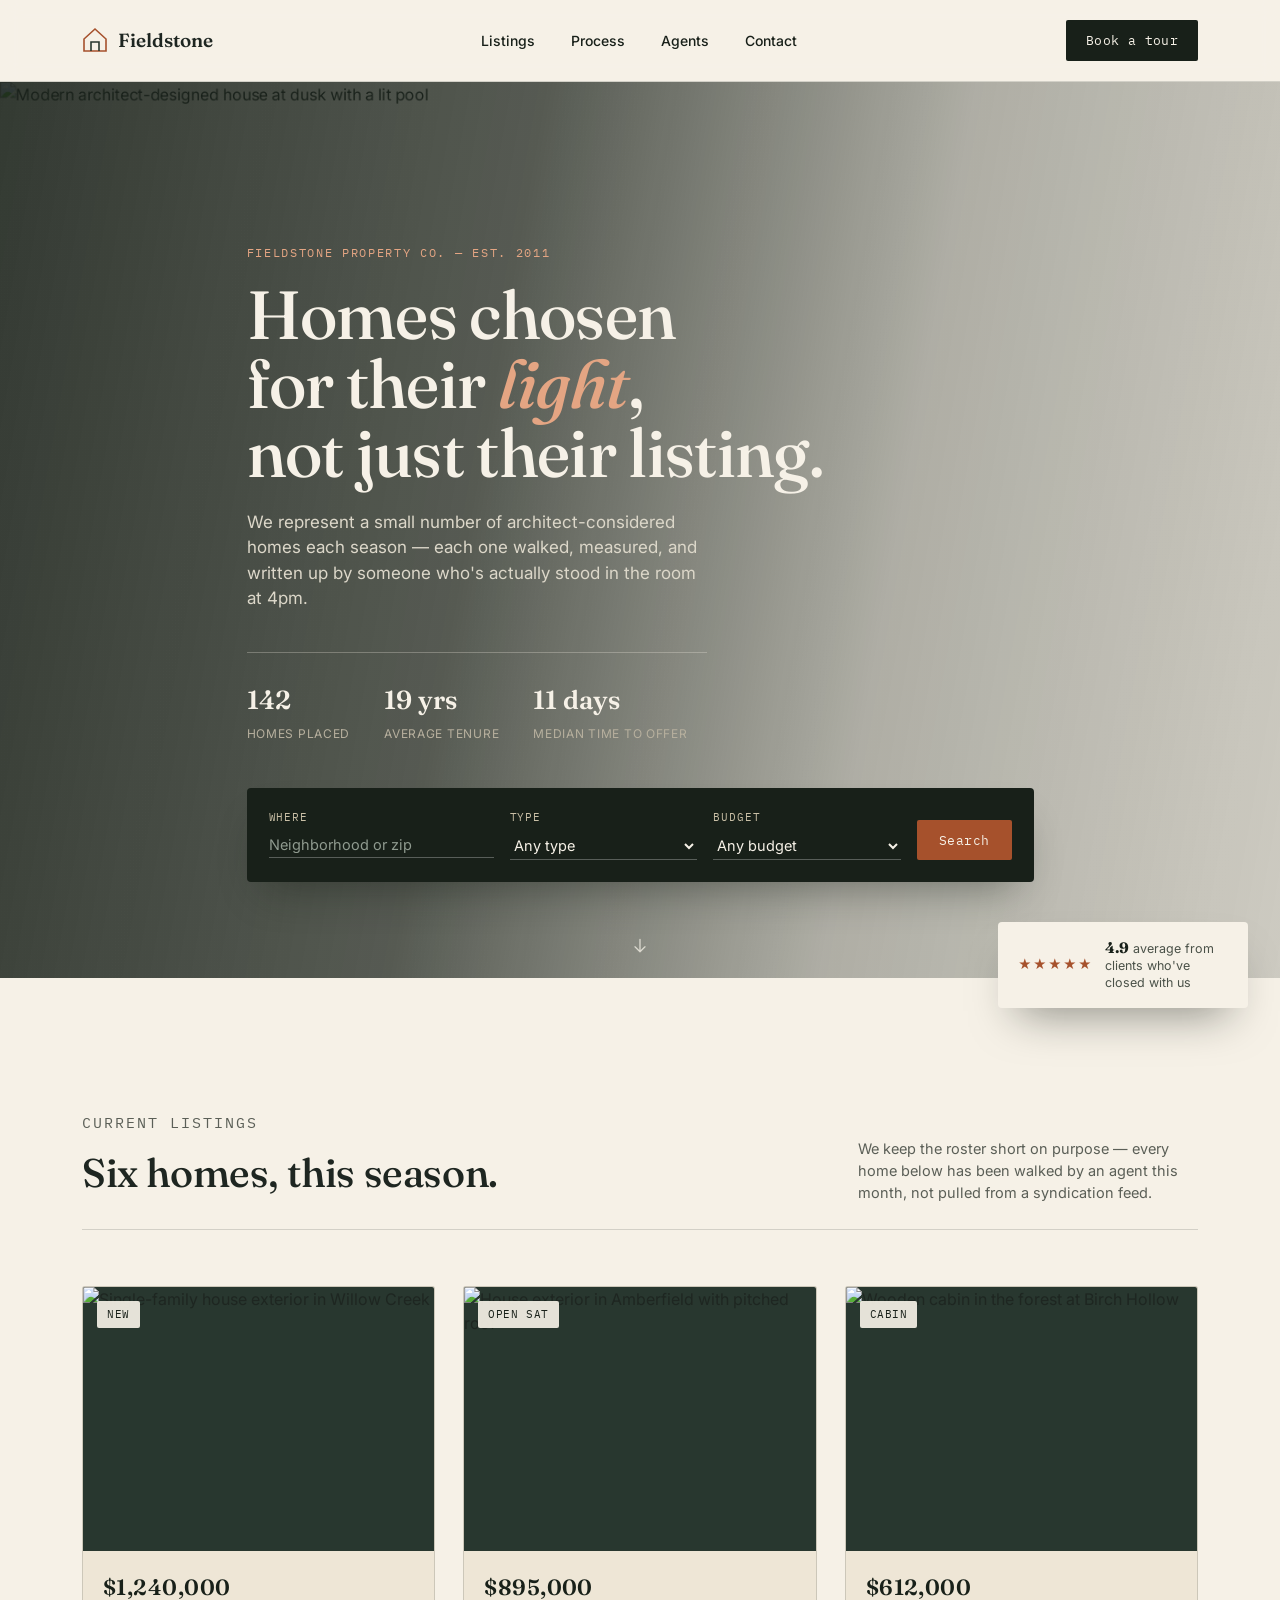
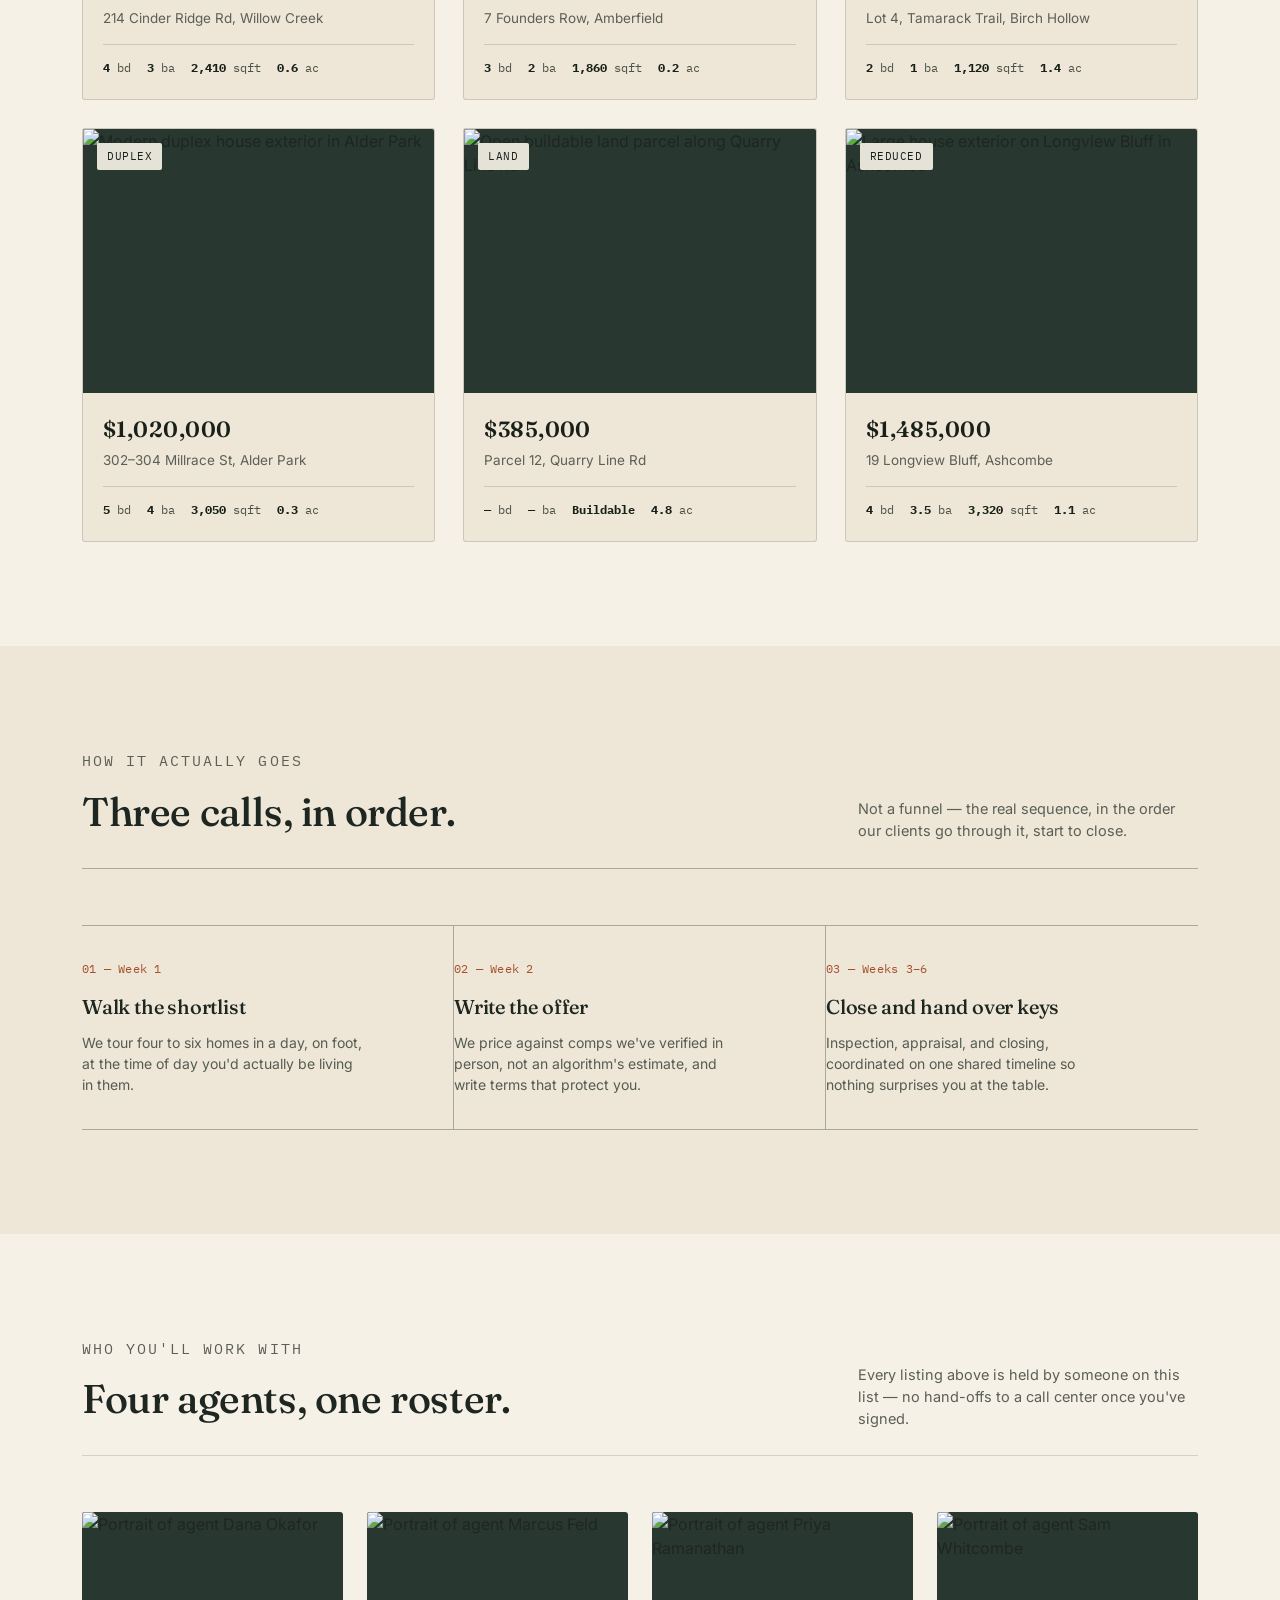
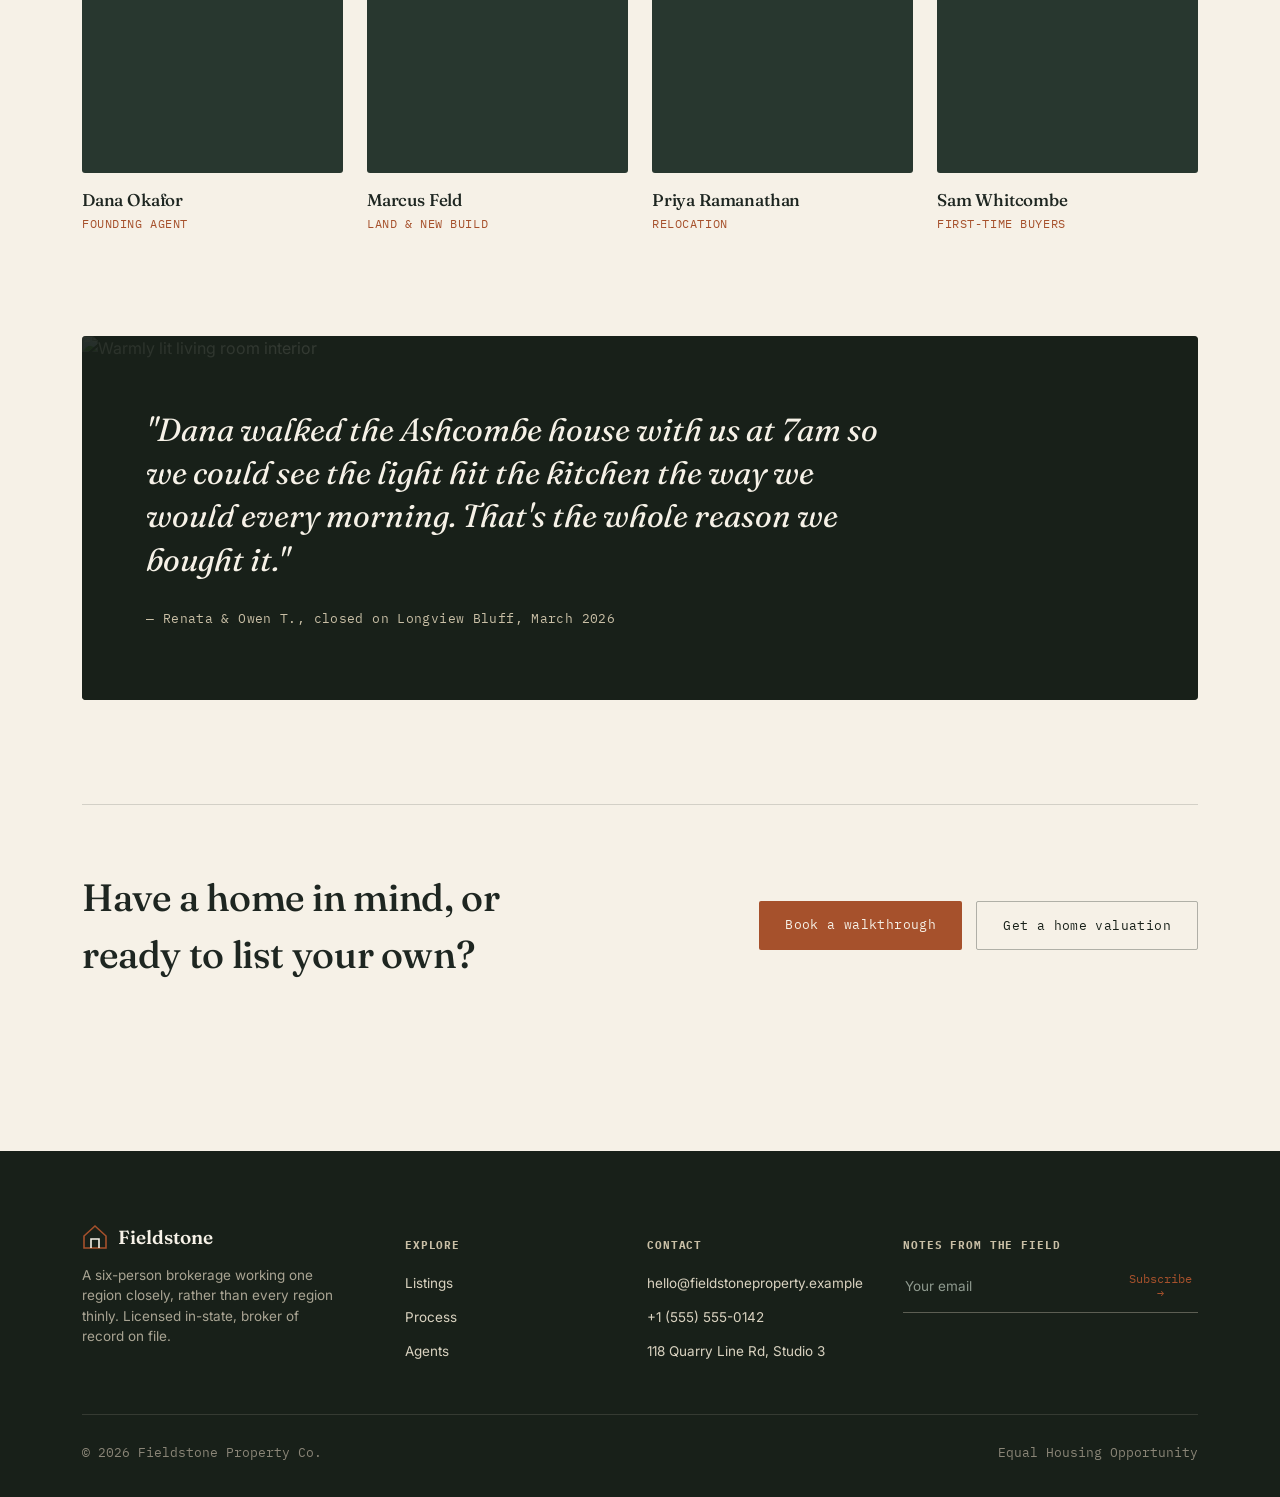
==== commit 14ef7fe8: "Make hero section more attractive: slow zoom, entrance animations, rating badge, scroll cue, animate" ====
--- a/index.html
+++ b/index.html
@@ -31,21 +31,24 @@
 </header>
 
 <section class="hero">
-  <img class="hero-photo" src="https://images.unsplash.com/photo-1600585154340-be6161a56a0c?auto=format&fit=crop&w=1800&q=80" alt="Modern architect-designed house at dusk with a lit pool" onerror="this.onerror=null;this.src='https://picsum.photos/seed/fieldstone-hero/1800/1100'">
-  <div class="hero-scrim"></div>
+  <div class="hero-media">
+    <img class="hero-photo" src="https://images.unsplash.com/photo-1600585154340-be6161a56a0c?auto=format&fit=crop&w=1800&q=80" alt="Modern architect-designed house at dusk with a lit pool" onerror="this.onerror=null;this.src='https://picsum.photos/seed/fieldstone-hero/1800/1100'">
+    <div class="hero-scrim"></div>
+    <div class="hero-grain"></div>
+  </div>
   <div class="hero-inner">
     <div>
-      <p class="eyebrow" style="margin-bottom:18px;">Fieldstone Property Co. — Est. 2011</p>
-      <h1>Homes chosen<br>for their <em>light</em>,<br>not just their listing.</h1>
-      <p class="lede">We represent a small number of architect-considered homes each season — each one walked, measured, and written up by someone who's actually stood in the room at 4pm.</p>
-
-      <div class="hero-stats">
-        <div><b>142</b><span>Homes placed</span></div>
-        <div><b>19 yrs</b><span>Average tenure</span></div>
-        <div><b>11 days</b><span>Median time to offer</span></div>
-      </div>
-
-      <div class="search-bar">
+      <p class="eyebrow hero-fade d1" style="margin-bottom:18px;">Fieldstone Property Co. — Est. 2011</p>
+      <h1 class="hero-fade d2">Homes chosen<br>for their <em>light</em>,<br>not just their listing.</h1>
+      <p class="lede hero-fade d3">We represent a small number of architect-considered homes each season — each one walked, measured, and written up by someone who's actually stood in the room at 4pm.</p>
+
+      <div class="hero-stats hero-fade d4">
+        <div><b class="count-up" data-target="142">0</b><span>Homes placed</span></div>
+        <div><b class="count-up" data-target="19" data-suffix=" yrs">0</b><span>Average tenure</span></div>
+        <div><b class="count-up" data-target="11" data-suffix=" days">0</b><span>Median time to offer</span></div>
+      </div>
+
+      <div class="search-bar hero-fade d5">
         <div class="search-field">
           <label for="loc">Where</label>
           <input id="loc" type="text" placeholder="Neighborhood or zip">
@@ -74,6 +77,15 @@
       </div>
     </div>
   </div>
+
+  <div class="hero-badge hero-fade d5">
+    <span class="hero-badge-stars">★★★★★</span>
+    <span class="hero-badge-text"><b>4.9</b> average from clients who've closed with us</span>
+  </div>
+
+  <a href="#listings" class="scroll-cue" aria-label="Scroll to listings">
+    <svg viewBox="0 0 24 24" width="20" height="20" fill="none"><path d="M12 4v15M12 19l-6-6M12 19l6-6" stroke="currentColor" stroke-width="1.6" stroke-linecap="round" stroke-linejoin="round"/></svg>
+  </a>
 </section>
 
 <section id="listings">
--- a/css/style.css
+++ b/css/style.css
@@ -82,20 +82,83 @@
   /* ---------- HERO ---------- */
   .hero{
     position:relative;
-    overflow:hidden;
+    overflow:visible;
     padding:150px 0 96px;
     min-height:640px;
     display:flex;
     align-items:center;
+    margin-bottom:30px;
+  }
+  .hero-media{
+    position:absolute; inset:0; overflow:hidden; z-index:0;
   }
   .hero-photo{
     position:absolute; inset:0; width:100%; height:100%;
     object-fit:cover; object-position:center;
     z-index:0;
+    animation: heroZoom 22s ease-in-out infinite alternate;
+    will-change:transform;
+  }
+  @keyframes heroZoom{
+    0%{ transform:scale(1); }
+    100%{ transform:scale(1.09); }
   }
   .hero-scrim{
     position:absolute; inset:0; z-index:1;
     background:linear-gradient(100deg, rgba(24,32,25,0.88) 0%, rgba(24,32,25,0.72) 38%, rgba(24,32,25,0.32) 68%, rgba(24,32,25,0.18) 100%);
+  }
+  .hero-grain{
+    position:absolute; inset:0; z-index:1; pointer-events:none;
+    background-image:radial-gradient(rgba(246,241,231,0.05) 1px, transparent 1px);
+    background-size:3px 3px;
+    mix-blend-mode:overlay;
+    opacity:0.5;
+  }
+  @media (prefers-reduced-motion: reduce){
+    .hero-photo{ animation:none; }
+  }
+  .hero-fade{
+    opacity:0; transform:translateY(16px);
+    animation: heroFadeUp .8s cubic-bezier(.22,.68,.36,1) forwards;
+  }
+  .hero-fade.d1{animation-delay:.05s;}
+  .hero-fade.d2{animation-delay:.15s;}
+  .hero-fade.d3{animation-delay:.28s;}
+  .hero-fade.d4{animation-delay:.4s;}
+  .hero-fade.d5{animation-delay:.52s;}
+  @keyframes heroFadeUp{
+    to{ opacity:1; transform:translateY(0); }
+  }
+  @media (prefers-reduced-motion: reduce){
+    .hero-fade{ opacity:1; transform:none; animation:none; }
+  }
+
+  .hero-badge{
+    position:absolute; right:32px; bottom:-30px; z-index:3;
+    background:var(--ivory);
+    border-radius:4px;
+    padding:16px 20px;
+    display:flex; align-items:center; gap:12px;
+    box-shadow:0 24px 46px -20px rgba(20,26,20,0.5);
+    max-width:250px;
+  }
+  .hero-badge-stars{ color:var(--rust); font-size:13px; letter-spacing:1px; flex:none;}
+  .hero-badge-text{ font-size:12.5px; line-height:1.35; color:#4a5148;}
+  .hero-badge-text b{ font-family:'Fraunces',serif; font-size:15px; color:var(--forest-dark);}
+
+  .scroll-cue{
+    position:absolute; left:50%; bottom:22px; transform:translateX(-50%);
+    z-index:3; color:rgba(246,241,231,0.75);
+    display:flex; animation: bounceCue 2.2s ease-in-out infinite;
+  }
+  .scroll-cue:hover{ color:var(--ivory); }
+  @keyframes bounceCue{
+    0%,100%{ transform:translate(-50%,0); }
+    50%{ transform:translate(-50%,8px); }
+  }
+  @media (max-width:640px){
+    .hero-badge{ position:static; margin:28px 32px 0; max-width:none; }
+    .scroll-cue{ display:none; }
   }
   .hero-inner{
     position:relative; z-index:2;
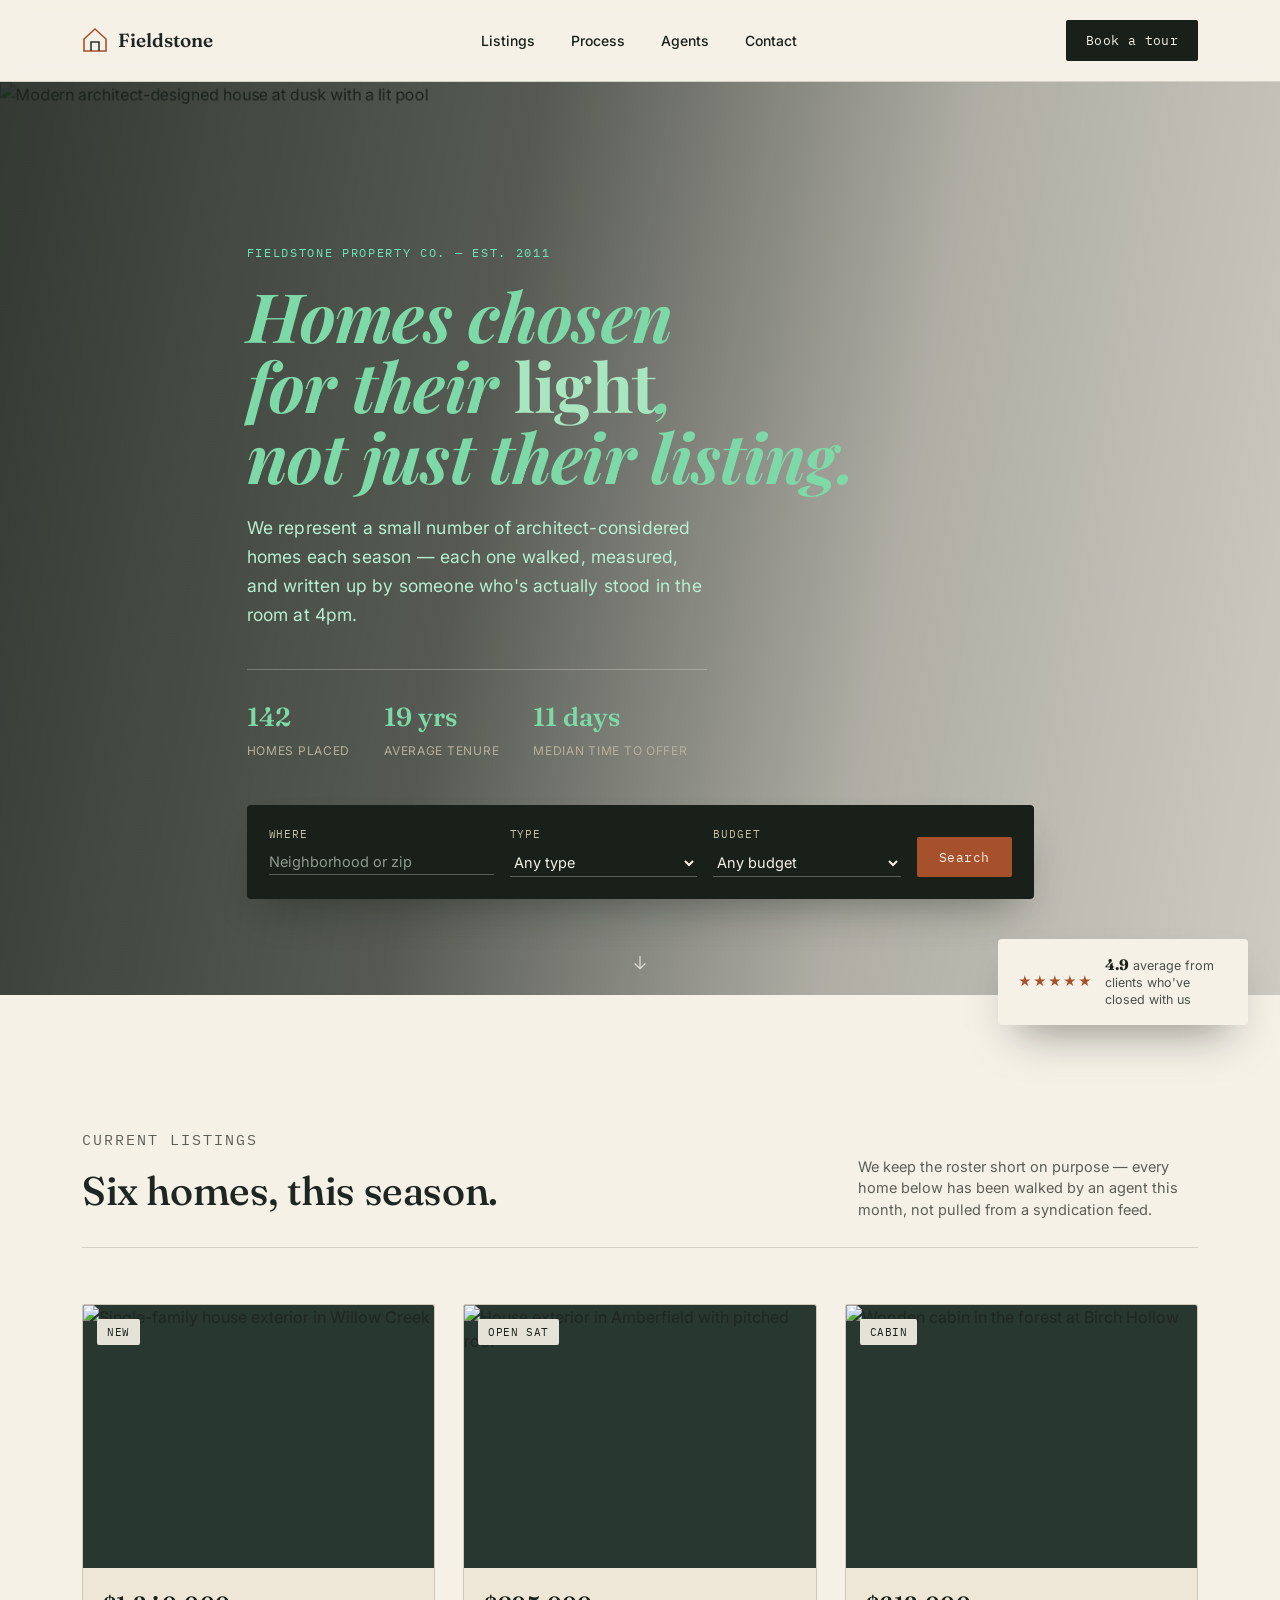
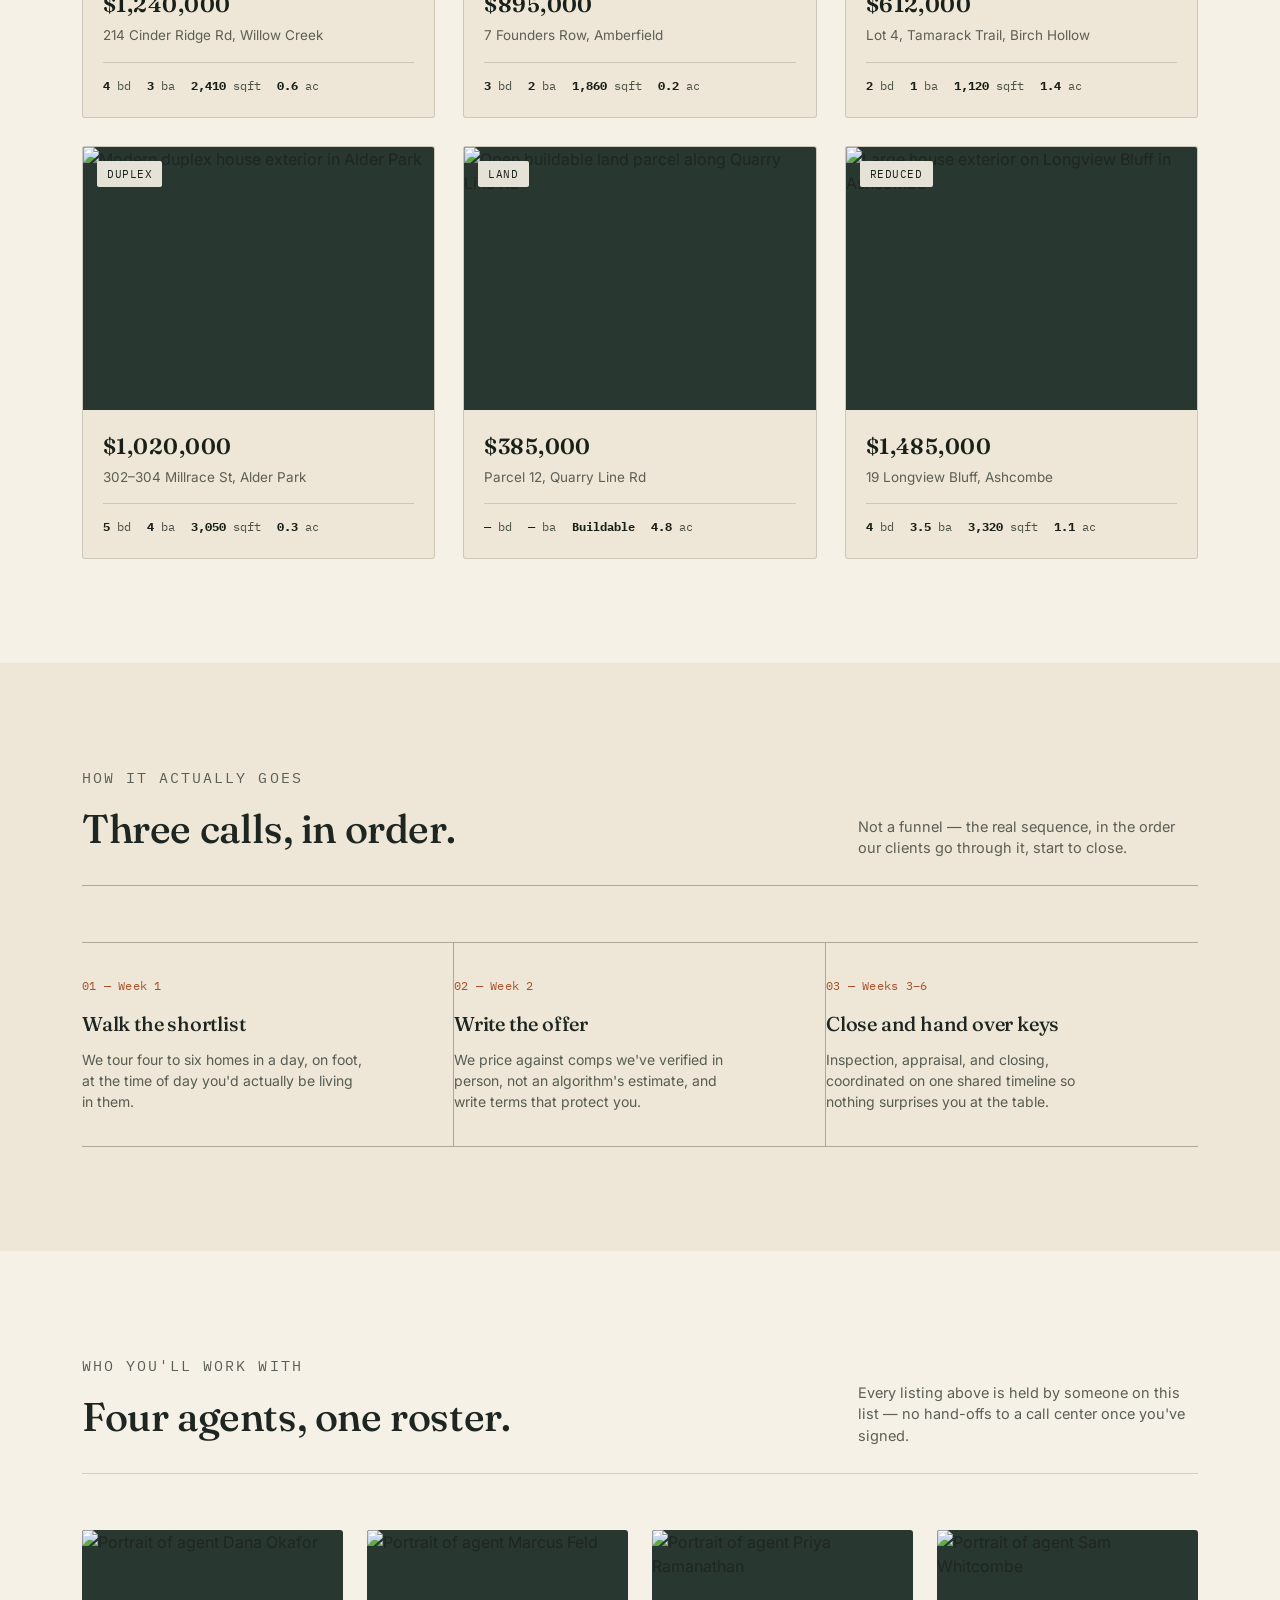
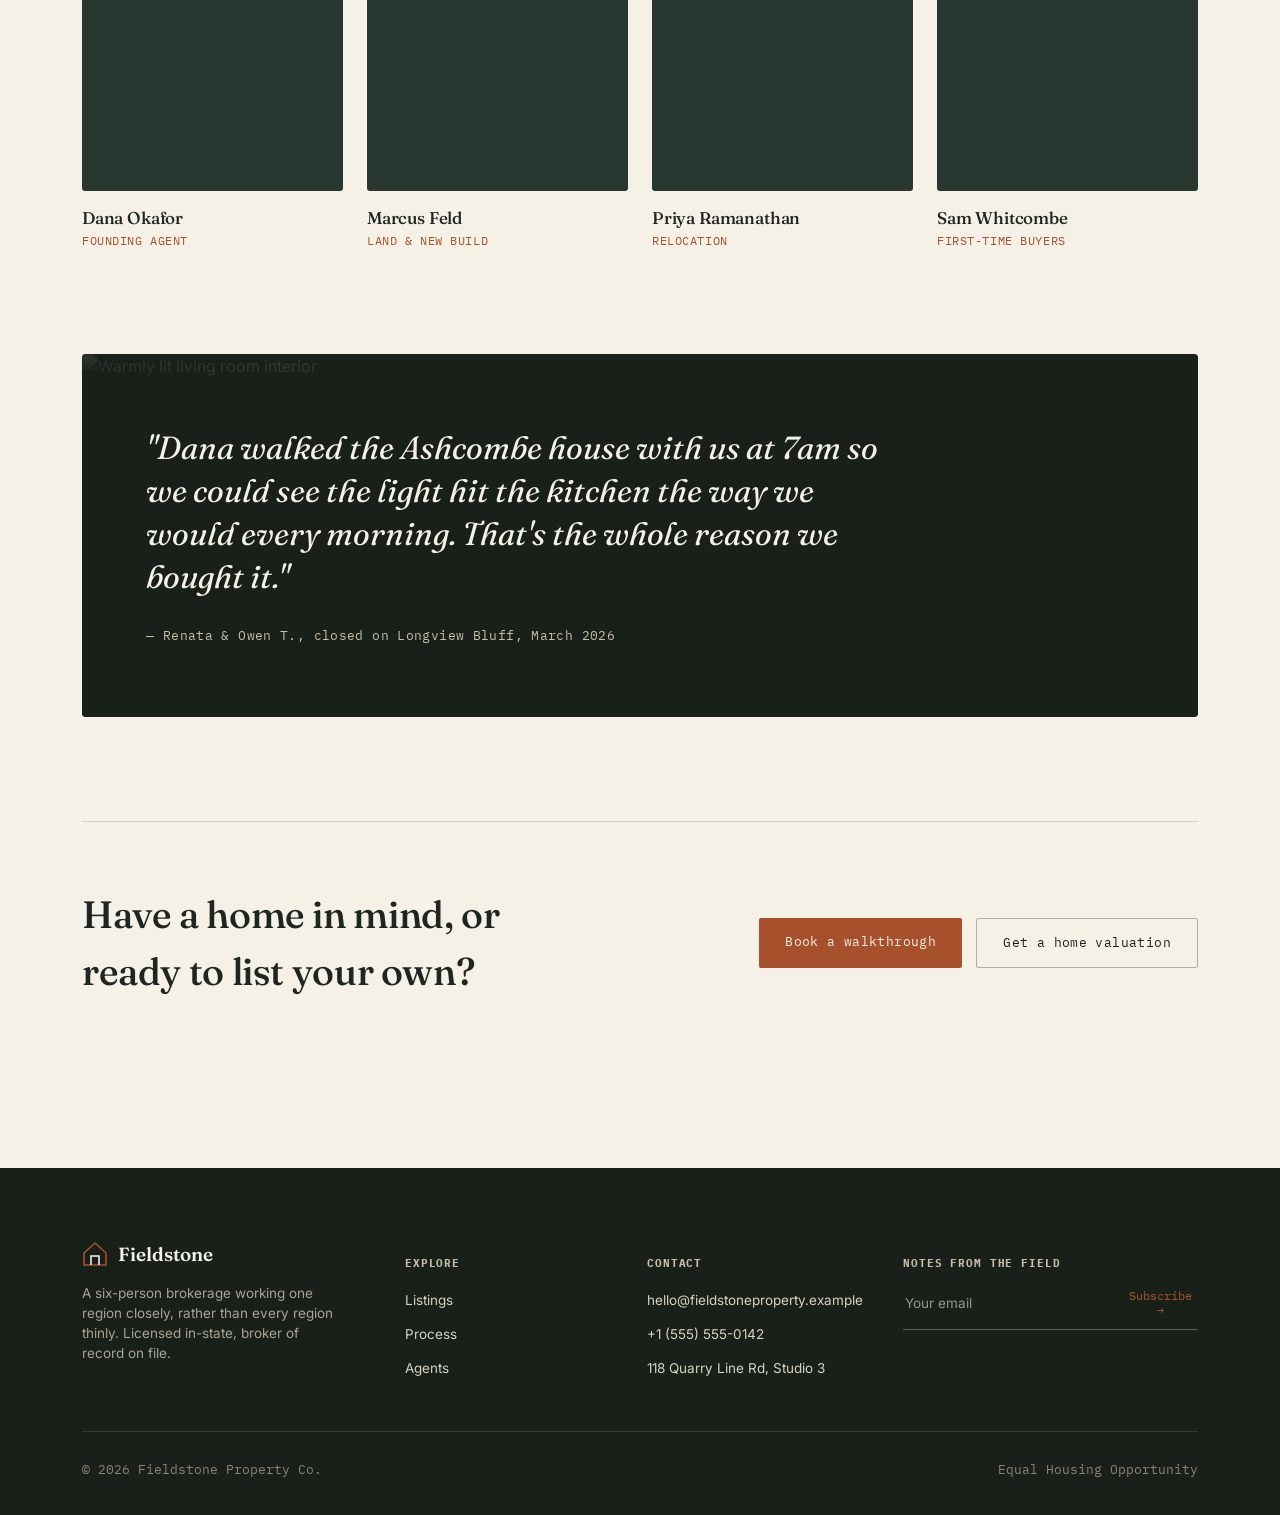
==== commit a8f4fbf1: "Update hero color to green and switch headline to italic Playfair Display" ====
--- a/index.html
+++ b/index.html
@@ -6,7 +6,7 @@
 <title>Fieldstone Property Co. — Architect-considered homes</title>
 <link rel="preconnect" href="https://fonts.googleapis.com">
 <link rel="preconnect" href="https://fonts.gstatic.com" crossorigin>
-<link href="https://fonts.googleapis.com/css2?family=Fraunces:ital,opsz,wght@0,9..144,400;0,9..144,500;0,9..144,600;1,9..144,400&family=Inter:wght@400;500;600&family=IBM+Plex+Mono:wght@400;500&display=swap" rel="stylesheet">
+<link href="https://fonts.googleapis.com/css2?family=Fraunces:ital,opsz,wght@0,9..144,400;0,9..144,500;0,9..144,600;1,9..144,400&family=Playfair+Display:ital,wght@0,700;1,400;1,700&family=Inter:wght@400;500;600&family=IBM+Plex+Mono:wght@400;500&display=swap" rel="stylesheet">
 <link rel="stylesheet" href="css/style.css">
 </head>
 <body>
--- a/css/style.css
+++ b/css/style.css
@@ -166,21 +166,25 @@
     display:grid;grid-template-columns:1fr;gap:40px;align-items:center;
   }
   .hero h1{
+    font-family:'Playfair Display',serif;
+    font-style:italic;
+    font-weight:700;
     font-size:clamp(40px,5.4vw,68px);
-    line-height:1.02;
-    color:var(--ivory);
-  }
-  .hero h1 em{font-style:italic;color:#E4A583;}
-  .hero .eyebrow{color:#E4A583;}
+    line-height:1.04;
+    letter-spacing:-0.01em;
+    color:#7ED9A8;
+  }
+  .hero h1 em{font-style:normal;color:#A8E6C1;}
+  .hero .eyebrow{color:#6EE7B7;}
   .hero p.lede{
-    max-width:460px;margin:22px 0 0;font-size:17px;color:#DCD7C9;
+    max-width:460px;margin:22px 0 0;font-size:17.5px;line-height:1.65;font-weight:400;letter-spacing:0.01em;color:#B7EFD0;
   }
   .hero-stats{
     display:flex;gap:34px;margin-top:40px;padding-top:28px;border-top:1px solid rgba(246,241,231,0.28);
     max-width:460px;
   }
   .hero-stats div b{
-    display:block;font-family:'Fraunces',serif;font-size:26px;font-weight:600;color:var(--ivory);
+    display:block;font-family:'Fraunces',serif;font-size:26px;font-weight:600;color:#7ED9A8;
   }
   .hero-stats div span{font-size:12px;color:#B7B09E;text-transform:uppercase;letter-spacing:0.06em;}
 
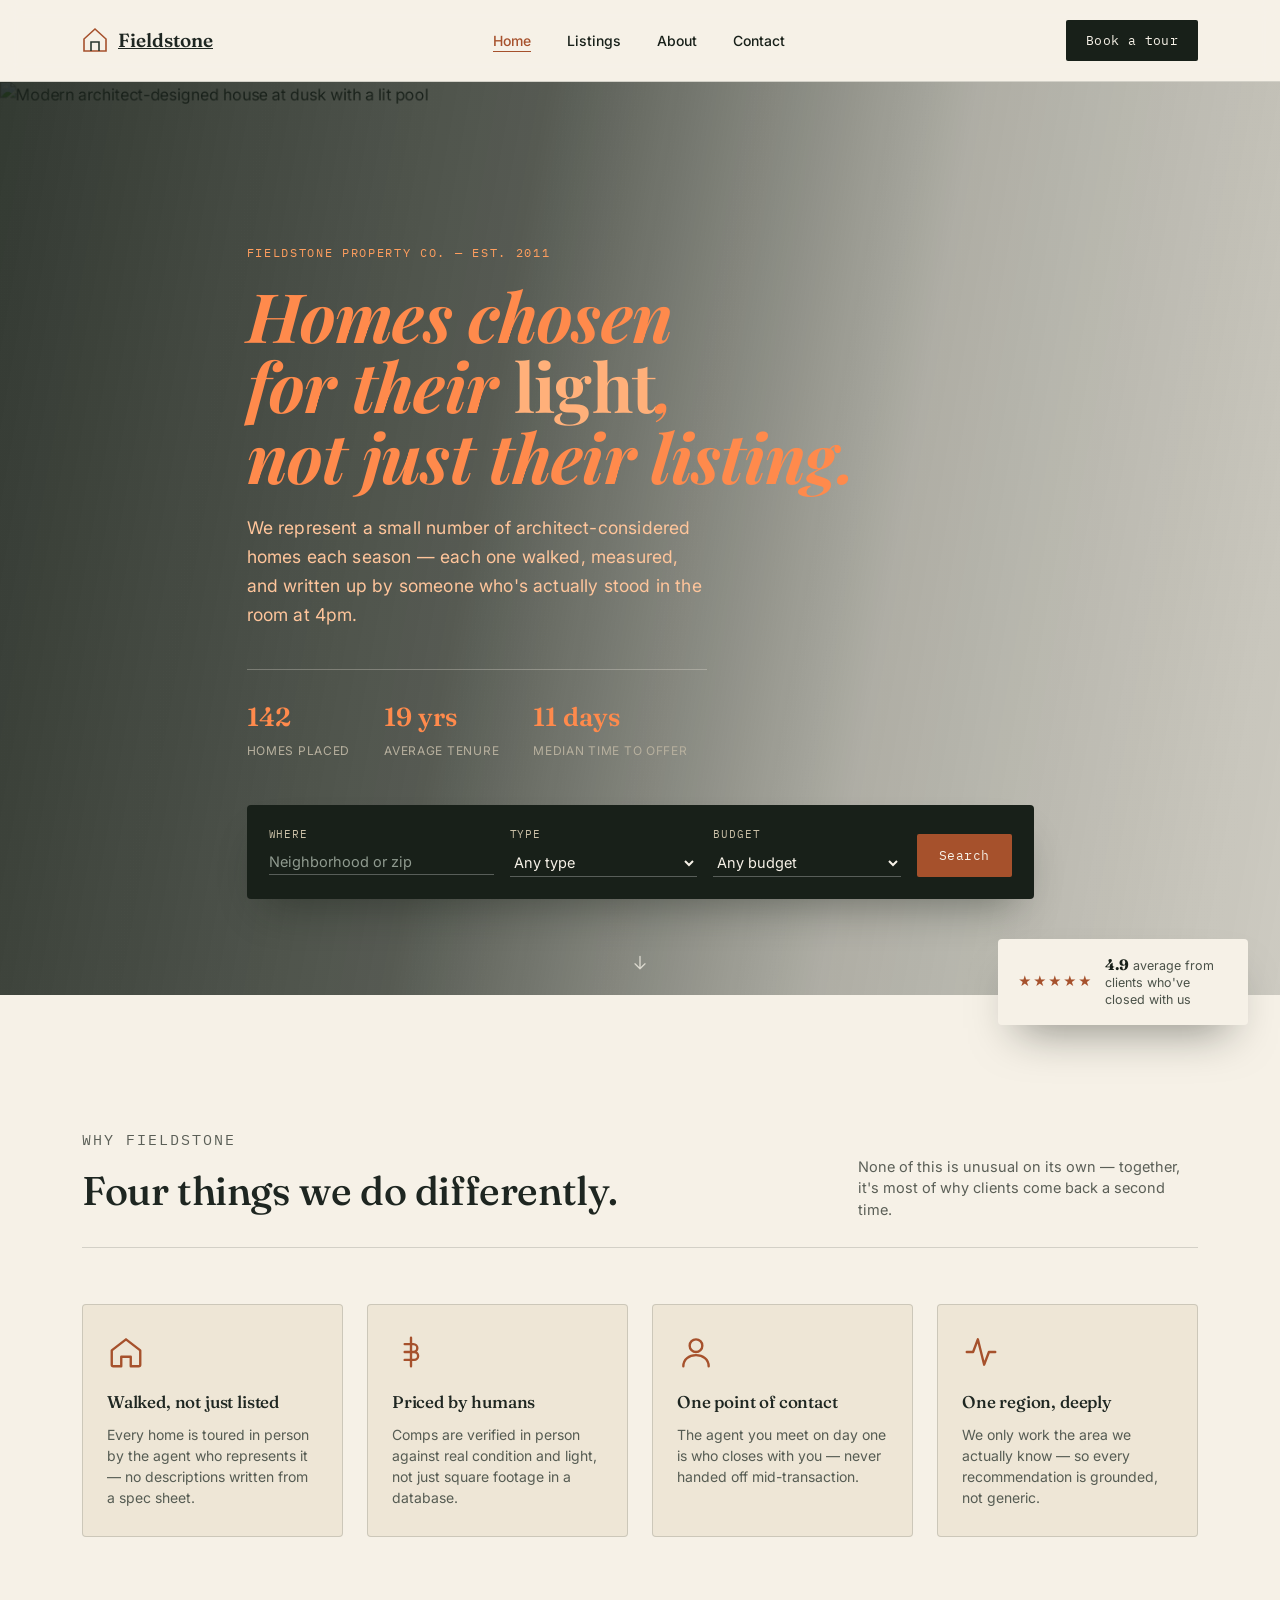
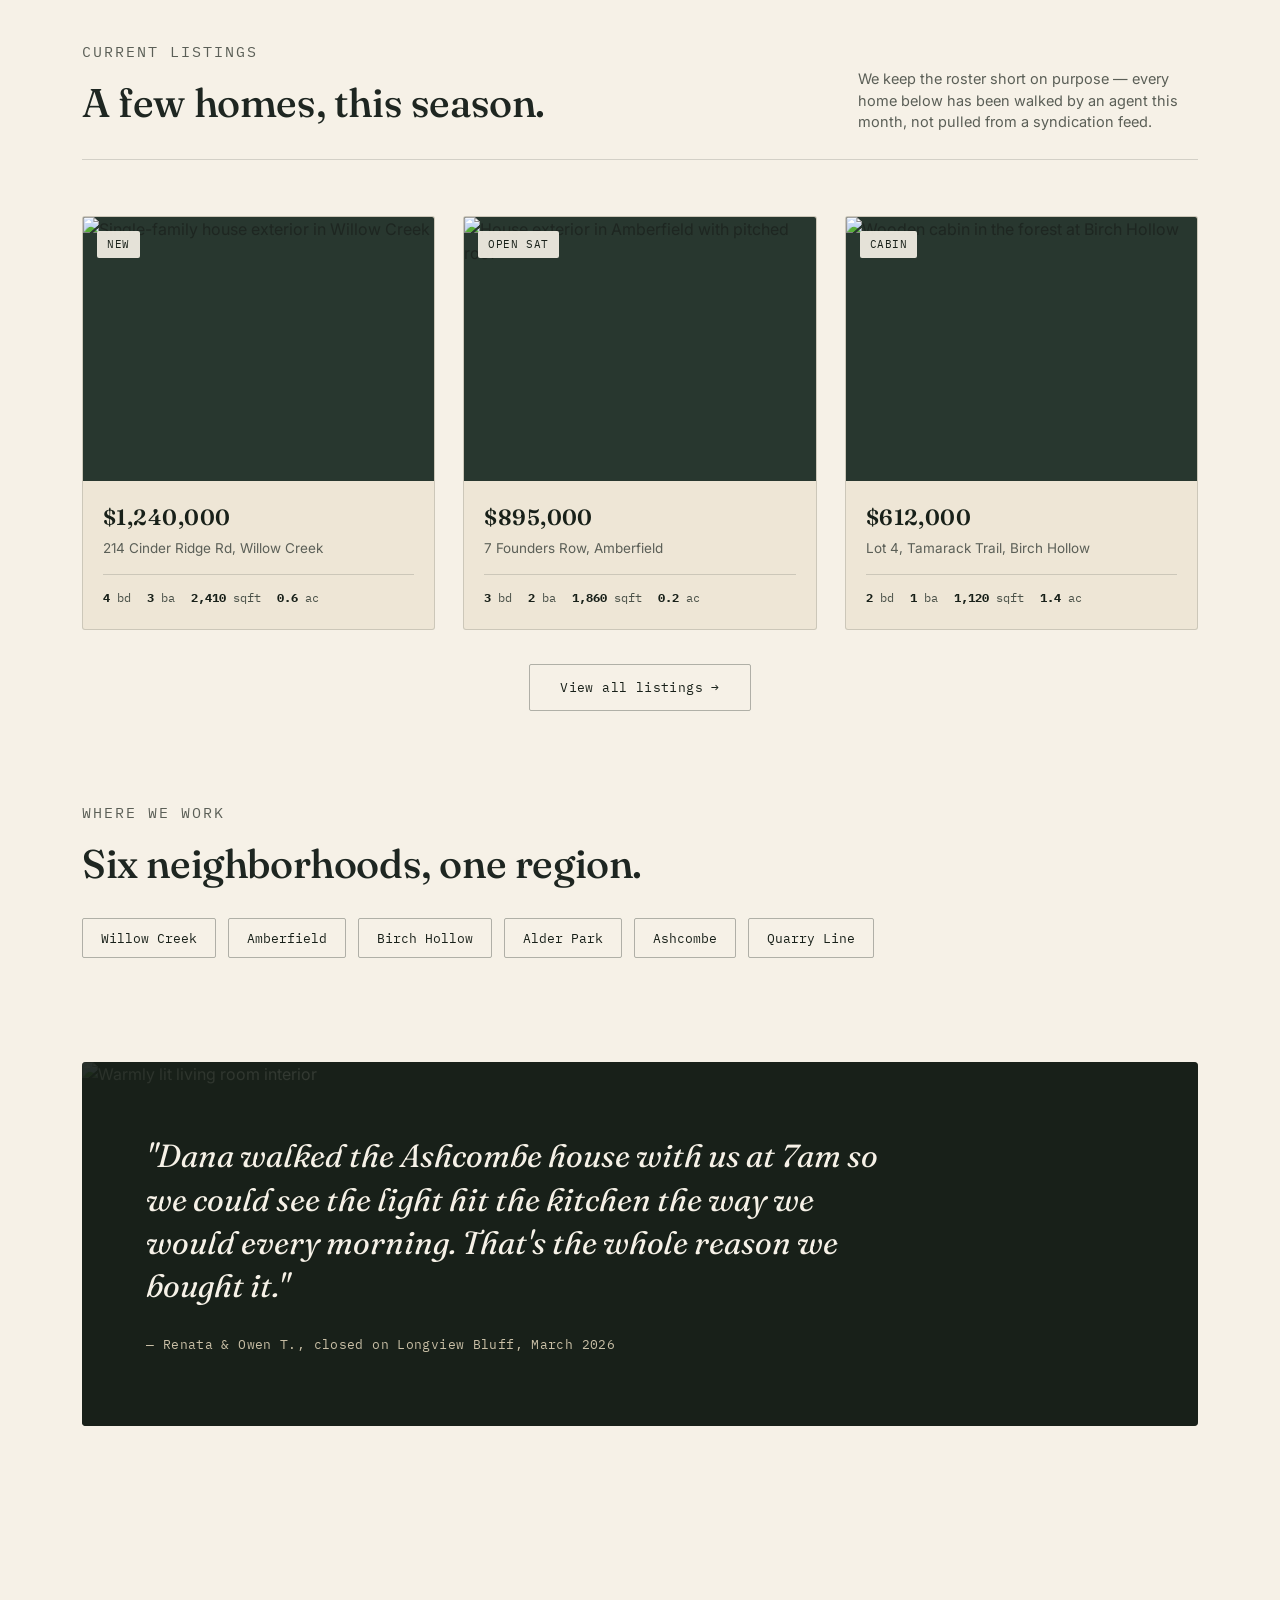
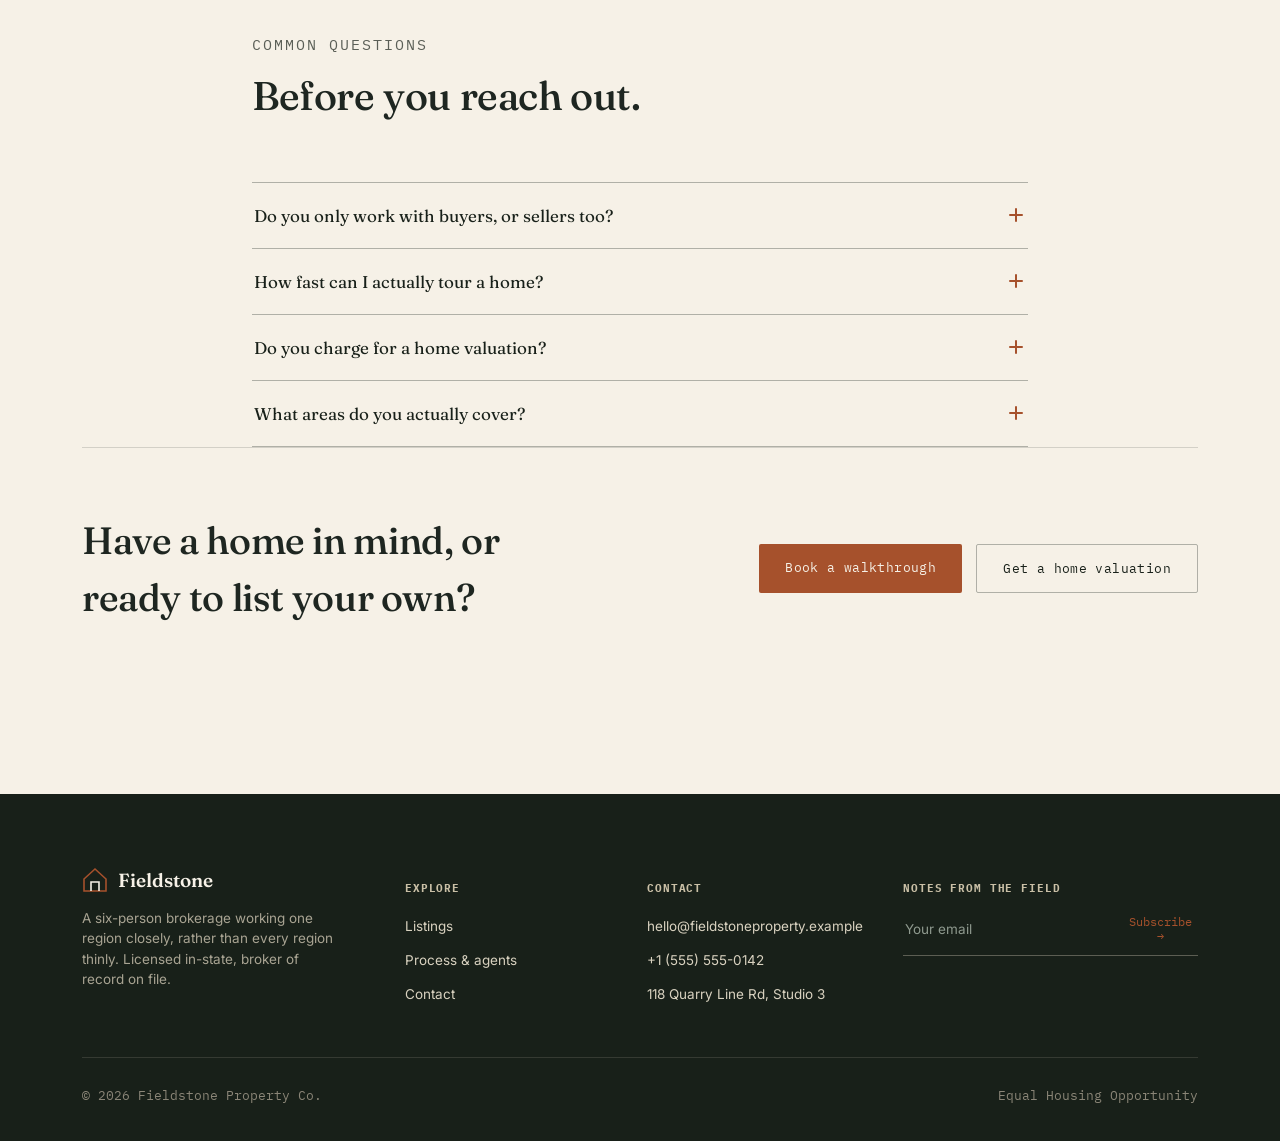
==== commit dd56b7f7: "Add substantially more content to every page: features, areas served, FAQ, timeline, values, agent b" ====
--- a/index.html
+++ b/index.html
@@ -13,21 +13,33 @@
 
 <header>
   <nav>
-    <div class="logo">
+    <a href="index.html" class="logo">
       <svg class="logo-mark" viewBox="0 0 26 26" fill="none">
         <path d="M13 2L24 12V24H2V12L13 2Z" stroke="#A6512C" stroke-width="1.6"/>
         <path d="M9 24V15H17V24" stroke="#28372F" stroke-width="1.6"/>
       </svg>
       Fieldstone
-    </div>
+    </a>
     <ul class="nav-links">
-      <li><a href="#listings">Listings</a></li>
-      <li><a href="#process">Process</a></li>
-      <li><a href="#agents">Agents</a></li>
-      <li><a href="#contact">Contact</a></li>
+      <li><a href="index.html" class="active">Home</a></li>
+      <li><a href="listings.html">Listings</a></li>
+      <li><a href="about.html">About</a></li>
+      <li><a href="contact.html">Contact</a></li>
     </ul>
-    <a class="nav-cta" href="#contact">Book a tour</a>
+    <div class="nav-right">
+      <a class="nav-cta" href="contact.html">Book a tour</a>
+      <button class="nav-toggle" aria-label="Toggle menu" aria-expanded="false">
+        <span></span><span></span><span></span>
+      </button>
+    </div>
   </nav>
+  <div class="mobile-menu">
+    <a href="index.html" class="active">Home</a>
+    <a href="listings.html">Listings</a>
+    <a href="about.html">About</a>
+    <a href="contact.html">Contact</a>
+    <a class="mobile-cta" href="contact.html">Book a tour</a>
+  </div>
 </header>
 
 <section class="hero">
@@ -73,7 +85,7 @@
             <option>$2M+</option>
           </select>
         </div>
-        <button class="search-btn" type="button">Search</button>
+        <a class="search-btn" href="listings.html" style="text-decoration:none;display:inline-block;">Search</a>
       </div>
     </div>
   </div>
@@ -83,17 +95,51 @@
     <span class="hero-badge-text"><b>4.9</b> average from clients who've closed with us</span>
   </div>
 
-  <a href="#listings" class="scroll-cue" aria-label="Scroll to listings">
+  <a href="#featured" class="scroll-cue" aria-label="Scroll to listings">
     <svg viewBox="0 0 24 24" width="20" height="20" fill="none"><path d="M12 4v15M12 19l-6-6M12 19l6-6" stroke="currentColor" stroke-width="1.6" stroke-linecap="round" stroke-linejoin="round"/></svg>
   </a>
 </section>
 
-<section id="listings">
+<section style="padding-bottom:0;">
   <div class="wrap">
     <div class="section-head reveal">
       <div>
+        <p class="eyebrow" style="margin-bottom:10px;">Why Fieldstone</p>
+        <h2>Four things we do differently.</h2>
+      </div>
+      <p>None of this is unusual on its own — together, it's most of why clients come back a second time.</p>
+    </div>
+    <div class="features-grid">
+      <div class="feature-card reveal">
+        <svg class="feature-icon" viewBox="0 0 24 24" fill="none"><path d="M3 11l9-7 9 7v9a1 1 0 01-1 1h-5v-6H9v6H4a1 1 0 01-1-1v-9z" stroke="currentColor" stroke-width="1.5" stroke-linejoin="round"/></svg>
+        <h3>Walked, not just listed</h3>
+        <p>Every home is toured in person by the agent who represents it — no descriptions written from a spec sheet.</p>
+      </div>
+      <div class="feature-card reveal">
+        <svg class="feature-icon" viewBox="0 0 24 24" fill="none"><path d="M12 3v18M8 7h5.5a2.5 2.5 0 010 5H8m0 0h6a2.5 2.5 0 010 5H8" stroke="currentColor" stroke-width="1.5" stroke-linecap="round" stroke-linejoin="round"/></svg>
+        <h3>Priced by humans</h3>
+        <p>Comps are verified in person against real condition and light, not just square footage in a database.</p>
+      </div>
+      <div class="feature-card reveal">
+        <svg class="feature-icon" viewBox="0 0 24 24" fill="none"><circle cx="12" cy="8" r="4" stroke="currentColor" stroke-width="1.5"/><path d="M4 21c0-4.4 3.6-7 8-7s8 2.6 8 7" stroke="currentColor" stroke-width="1.5" stroke-linecap="round"/></svg>
+        <h3>One point of contact</h3>
+        <p>The agent you meet on day one is who closes with you — never handed off mid-transaction.</p>
+      </div>
+      <div class="feature-card reveal">
+        <svg class="feature-icon" viewBox="0 0 24 24" fill="none"><path d="M3 12h4l3-8 4 16 3-8h4" stroke="currentColor" stroke-width="1.5" stroke-linecap="round" stroke-linejoin="round"/></svg>
+        <h3>One region, deeply</h3>
+        <p>We only work the area we actually know — so every recommendation is grounded, not generic.</p>
+      </div>
+    </div>
+  </div>
+</section>
+
+<section id="featured">
+  <div class="wrap">
+    <div class="section-head reveal">
+      <div>
         <p class="eyebrow" style="margin-bottom:10px;">Current listings</p>
-        <h2>Six homes, this season.</h2>
+        <h2>A few homes, this season.</h2>
       </div>
       <p>We keep the roster short on purpose — every home below has been walked by an agent this month, not pulled from a syndication feed.</p>
     </div>
@@ -163,142 +209,29 @@
         </div>
       </article>
 
-      <article class="card reveal">
-        <div class="card-media">
-          <img src="https://images.unsplash.com/photo-1560518883-ce09059eeffa?auto=format&fit=crop&w=800&q=80" alt="Modern duplex house exterior in Alder Park" loading="lazy" onerror="this.onerror=null;this.src='https://picsum.photos/seed/fieldstone-4/800/600'">
-          <span class="card-tag mono">Duplex</span>
-          <svg class="card-ticks" viewBox="0 0 400 300">
-            <line x1="70" y1="120" x2="330" y2="90" stroke="#A6512C" stroke-width="1"/>
-            <text x="190" y="98" font-family="IBM Plex Mono" font-size="10" fill="#A6512C">51'-0"</text>
-          </svg>
-        </div>
-        <div class="card-body">
-          <div class="price mono">$1,020,000</div>
-          <div class="addr">302–304 Millrace St, Alder Park</div>
-          <div class="card-specs">
-            <span><b>5</b> bd</span>
-            <span><b>4</b> ba</span>
-            <span><b>3,050</b> sqft</span>
-            <span><b>0.3</b> ac</span>
-          </div>
-        </div>
-      </article>
-
-      <article class="card reveal">
-        <div class="card-media">
-          <img src="https://images.unsplash.com/photo-1500382017468-9049fed747ef?auto=format&fit=crop&w=800&q=80" alt="Open buildable land parcel along Quarry Line Rd" loading="lazy" onerror="this.onerror=null;this.src='https://picsum.photos/seed/fieldstone-5/800/600'">
-          <span class="card-tag mono">Land</span>
-          <svg class="card-ticks" viewBox="0 0 400 300">
-            <line x1="0" y1="230" x2="400" y2="200" stroke="#A6512C" stroke-width="1"/>
-            <text x="170" y="195" font-family="IBM Plex Mono" font-size="10" fill="#A6512C">4.8 ac</text>
-          </svg>
-        </div>
-        <div class="card-body">
-          <div class="price mono">$385,000</div>
-          <div class="addr">Parcel 12, Quarry Line Rd</div>
-          <div class="card-specs">
-            <span><b>—</b> bd</span>
-            <span><b>—</b> ba</span>
-            <span><b>Buildable</b></span>
-            <span><b>4.8</b> ac</span>
-          </div>
-        </div>
-      </article>
-
-      <article class="card reveal">
-        <div class="card-media">
-          <img src="https://images.unsplash.com/photo-1600607687939-ce8a6c25118c?auto=format&fit=crop&w=800&q=80" alt="Large house exterior on Longview Bluff in Ashcombe" loading="lazy" onerror="this.onerror=null;this.src='https://picsum.photos/seed/fieldstone-6/800/600'">
-          <span class="card-tag mono">Reduced</span>
-          <svg class="card-ticks" viewBox="0 0 400 300">
-            <line x1="60" y1="112" x2="340" y2="112" stroke="#A6512C" stroke-width="1"/>
-            <text x="180" y="104" font-family="IBM Plex Mono" font-size="10" fill="#A6512C">58'-0"</text>
-          </svg>
-        </div>
-        <div class="card-body">
-          <div class="price mono">$1,485,000</div>
-          <div class="addr">19 Longview Bluff, Ashcombe</div>
-          <div class="card-specs">
-            <span><b>4</b> bd</span>
-            <span><b>3.5</b> ba</span>
-            <span><b>3,320</b> sqft</span>
-            <span><b>1.1</b> ac</span>
-          </div>
-        </div>
-      </article>
-
-    </div>
-  </div>
-</section>
-
-<section id="process" style="background:var(--paper);">
-  <div class="wrap">
-    <div class="section-head reveal" style="border-color:var(--line-strong);">
-      <div>
-        <p class="eyebrow" style="margin-bottom:10px;">How it actually goes</p>
-        <h2>Three calls, in order.</h2>
-      </div>
-      <p>Not a funnel — the real sequence, in the order our clients go through it, start to close.</p>
-    </div>
-
-    <div class="process-list reveal">
-      <div class="process-item">
-        <div class="process-num mono">01 — Week 1</div>
-        <h3>Walk the shortlist</h3>
-        <p>We tour four to six homes in a day, on foot, at the time of day you'd actually be living in them.</p>
-      </div>
-      <div class="process-item">
-        <div class="process-num mono">02 — Week 2</div>
-        <h3>Write the offer</h3>
-        <p>We price against comps we've verified in person, not an algorithm's estimate, and write terms that protect you.</p>
-      </div>
-      <div class="process-item">
-        <div class="process-num mono">03 — Weeks 3–6</div>
-        <h3>Close and hand over keys</h3>
-        <p>Inspection, appraisal, and closing, coordinated on one shared timeline so nothing surprises you at the table.</p>
-      </div>
-    </div>
-  </div>
-</section>
-
-<section id="agents">
-  <div class="wrap">
-    <div class="section-head reveal">
-      <div>
-        <p class="eyebrow" style="margin-bottom:10px;">Who you'll work with</p>
-        <h2>Four agents, one roster.</h2>
-      </div>
-      <p>Every listing above is held by someone on this list — no hand-offs to a call center once you've signed.</p>
-    </div>
-
-    <div class="agents-grid">
-      <div class="agent-card reveal">
-        <div class="agent-avatar">
-          <img src="https://images.unsplash.com/photo-1580489944761-15a19d654956?auto=format&fit=crop&w=400&q=80" alt="Portrait of agent Dana Okafor" loading="lazy" onerror="this.onerror=null;this.src='https://picsum.photos/seed/agent-dana/400/400'">
-        </div>
-        <h3>Dana Okafor</h3>
-        <div class="role">Founding agent</div>
-      </div>
-      <div class="agent-card reveal">
-        <div class="agent-avatar">
-          <img src="https://images.unsplash.com/photo-1500648767791-00dcc994a43e?auto=format&fit=crop&w=400&q=80" alt="Portrait of agent Marcus Feld" loading="lazy" onerror="this.onerror=null;this.src='https://picsum.photos/seed/agent-marcus/400/400'">
-        </div>
-        <h3>Marcus Feld</h3>
-        <div class="role">Land &amp; new build</div>
-      </div>
-      <div class="agent-card reveal">
-        <div class="agent-avatar">
-          <img src="https://images.unsplash.com/photo-1544005313-94ddf0286df2?auto=format&fit=crop&w=400&q=80" alt="Portrait of agent Priya Ramanathan" loading="lazy" onerror="this.onerror=null;this.src='https://picsum.photos/seed/agent-priya/400/400'">
-        </div>
-        <h3>Priya Ramanathan</h3>
-        <div class="role">Relocation</div>
-      </div>
-      <div class="agent-card reveal">
-        <div class="agent-avatar">
-          <img src="https://images.unsplash.com/photo-1519345182560-3f2917c472ef?auto=format&fit=crop&w=400&q=80" alt="Portrait of agent Sam Whitcombe" loading="lazy" onerror="this.onerror=null;this.src='https://picsum.photos/seed/agent-sam/400/400'">
-        </div>
-        <h3>Sam Whitcombe</h3>
-        <div class="role">First-time buyers</div>
-      </div>
+    </div>
+
+    <div style="text-align:center;margin-top:44px;">
+      <a class="btn-secondary" href="listings.html" style="padding:14px 30px;">View all listings →</a>
+    </div>
+  </div>
+</section>
+
+<section style="padding-top:0;">
+  <div class="wrap">
+    <div class="section-head reveal" style="border:none;padding-bottom:0;margin-bottom:24px;">
+      <div>
+        <p class="eyebrow" style="margin-bottom:10px;">Where we work</p>
+        <h2>Six neighborhoods, one region.</h2>
+      </div>
+    </div>
+    <div class="area-tags reveal">
+      <a class="area-tag" href="listings.html">Willow Creek</a>
+      <a class="area-tag" href="listings.html">Amberfield</a>
+      <a class="area-tag" href="listings.html">Birch Hollow</a>
+      <a class="area-tag" href="listings.html">Alder Park</a>
+      <a class="area-tag" href="listings.html">Ashcombe</a>
+      <a class="area-tag" href="listings.html">Quarry Line</a>
     </div>
   </div>
 </section>
@@ -310,18 +243,46 @@
       <div class="testimonial-scrim"></div>
       <blockquote>"Dana walked the Ashcombe house with us at 7am so we could see the light hit the kitchen the way we would every morning. That's the whole reason we bought it."</blockquote>
       <cite>— Renata &amp; Owen T., closed on Longview Bluff, March 2026</cite>
-      <!-- content sits above the photo + scrim via z-index in CSS -->
-    </div>
-  </div>
-</section>
-
-<section id="contact" style="padding-top:0;">
+    </div>
+  </div>
+</section>
+
+<section style="padding-bottom:0;">
+  <div class="wrap" style="max-width:840px;">
+    <div class="section-head reveal" style="border:none;padding-bottom:0;">
+      <div>
+        <p class="eyebrow" style="margin-bottom:10px;">Common questions</p>
+        <h2>Before you reach out.</h2>
+      </div>
+    </div>
+    <div class="faq-list reveal">
+      <div class="faq-item">
+        <button class="faq-question">Do you only work with buyers, or sellers too? <span class="faq-icon"></span></button>
+        <div class="faq-answer"><p>Both. About half our roster is actively selling at any given time — Marcus and Dana usually lead listing intake, while Priya and Sam focus more on buyer tours.</p></div>
+      </div>
+      <div class="faq-item">
+        <button class="faq-question">How fast can I actually tour a home? <span class="faq-icon"></span></button>
+        <div class="faq-answer"><p>Most first tours happen within 2–3 days of reaching out. If a home just listed, we can often move faster — ask when you call.</p></div>
+      </div>
+      <div class="faq-item">
+        <button class="faq-question">Do you charge for a home valuation? <span class="faq-icon"></span></button>
+        <div class="faq-answer"><p>No — valuations are free and don't obligate you to list with us. We'll walk the property and give you a real number, not an automated estimate.</p></div>
+      </div>
+      <div class="faq-item">
+        <button class="faq-question">What areas do you actually cover? <span class="faq-icon"></span></button>
+        <div class="faq-answer"><p>The six neighborhoods listed above — Willow Creek, Amberfield, Birch Hollow, Alder Park, Ashcombe, and Quarry Line. We deliberately don't take listings outside this radius.</p></div>
+      </div>
+    </div>
+  </div>
+</section>
+
+<section style="padding-top:0;">
   <div class="wrap">
     <div class="cta-banner reveal">
       <h2>Have a home in mind, or ready to list your own?</h2>
       <div class="cta-buttons">
-        <a class="btn-primary" href="#">Book a walkthrough</a>
-        <a class="btn-secondary" href="#">Get a home valuation</a>
+        <a class="btn-primary" href="contact.html">Book a walkthrough</a>
+        <a class="btn-secondary" href="contact.html">Get a home valuation</a>
       </div>
     </div>
   </div>
@@ -343,9 +304,9 @@
       <div class="footer-col">
         <h4>Explore</h4>
         <ul>
-          <li><a href="#listings">Listings</a></li>
-          <li><a href="#process">Process</a></li>
-          <li><a href="#agents">Agents</a></li>
+          <li><a href="listings.html">Listings</a></li>
+          <li><a href="about.html">Process &amp; agents</a></li>
+          <li><a href="contact.html">Contact</a></li>
         </ul>
       </div>
       <div class="footer-col">
@@ -353,7 +314,7 @@
         <ul>
           <li><a href="mailto:hello@fieldstoneproperty.example">hello@fieldstoneproperty.example</a></li>
           <li><a href="tel:+15550142">+1 (555) 555-0142</a></li>
-          <li><a href="#">118 Quarry Line Rd, Studio 3</a></li>
+          <li><a href="contact.html">118 Quarry Line Rd, Studio 3</a></li>
         </ul>
       </div>
       <div class="footer-col">
--- a/css/style.css
+++ b/css/style.css
@@ -172,19 +172,19 @@
     font-size:clamp(40px,5.4vw,68px);
     line-height:1.04;
     letter-spacing:-0.01em;
-    color:#7ED9A8;
-  }
-  .hero h1 em{font-style:normal;color:#A8E6C1;}
-  .hero .eyebrow{color:#6EE7B7;}
+    color:#FF8A4C;
+  }
+  .hero h1 em{font-style:normal;color:#FFB07A;}
+  .hero .eyebrow{color:#FF9E5E;}
   .hero p.lede{
-    max-width:460px;margin:22px 0 0;font-size:17.5px;line-height:1.65;font-weight:400;letter-spacing:0.01em;color:#B7EFD0;
+    max-width:460px;margin:22px 0 0;font-size:17.5px;line-height:1.65;font-weight:400;letter-spacing:0.01em;color:#FFC59B;
   }
   .hero-stats{
     display:flex;gap:34px;margin-top:40px;padding-top:28px;border-top:1px solid rgba(246,241,231,0.28);
     max-width:460px;
   }
   .hero-stats div b{
-    display:block;font-family:'Fraunces',serif;font-size:26px;font-weight:600;color:#7ED9A8;
+    display:block;font-family:'Fraunces',serif;font-size:26px;font-weight:600;color:#FF8A4C;
   }
   .hero-stats div span{font-size:12px;color:#B7B09E;text-transform:uppercase;letter-spacing:0.06em;}
 
@@ -381,3 +381,220 @@
     .cta-banner{padding:48px 0;}
     .testimonial{padding:44px 28px;}
   }
+
+/* ---------- MOBILE NAV TOGGLE ---------- */
+.nav-right{display:flex;align-items:center;gap:18px;}
+.nav-toggle{
+  display:none;flex-direction:column;justify-content:center;gap:5px;
+  background:none;border:none;cursor:pointer;padding:6px;width:34px;height:34px;
+}
+.nav-toggle span{
+  display:block;width:22px;height:2px;background:var(--forest-dark);border-radius:2px;
+  transition:transform .25s ease, opacity .2s ease;
+}
+.nav-toggle.open span:nth-child(1){transform:translateY(7px) rotate(45deg);}
+.nav-toggle.open span:nth-child(2){opacity:0;}
+.nav-toggle.open span:nth-child(3){transform:translateY(-7px) rotate(-45deg);}
+
+.mobile-menu{
+  display:none;flex-direction:column;
+  background:var(--ivory);border-bottom:1px solid var(--line);
+  padding:6px 32px 22px;
+}
+.mobile-menu.open{display:flex;}
+.mobile-menu a{
+  padding:13px 0;font-size:15px;text-decoration:none;color:var(--forest-dark);
+  border-bottom:1px solid var(--line);font-weight:500;
+}
+.mobile-menu a.active{color:var(--rust);}
+.mobile-menu .mobile-cta{
+  margin-top:14px;background:var(--forest-dark);color:var(--ivory);text-align:center;
+  border-radius:2px;padding:13px;font-family:'IBM Plex Mono',monospace;font-size:13px;
+  border-bottom:none;
+}
+
+.nav-links a.active{color:var(--rust);}
+.nav-links a.active::after{width:100%;}
+
+@media (max-width:980px){
+  .nav-toggle{display:flex;}
+}
+@media (min-width:981px){
+  .mobile-menu{display:none !important;}
+}
+
+/* ---------- PAGE HERO (internal pages) ---------- */
+.page-hero{
+  position:relative;overflow:visible;min-height:300px;
+  display:flex;align-items:center;
+}
+.page-hero-inner{
+  position:relative;z-index:2;max-width:1180px;margin:0 auto;
+  padding:126px 32px 60px;width:100%;
+}
+.page-hero .eyebrow{color:#FF9E5E;}
+.page-hero h1{
+  font-family:'Playfair Display',serif;font-style:italic;font-weight:700;
+  font-size:clamp(32px,4.2vw,50px);color:#FF8A4C;margin-top:14px;line-height:1.1;
+  max-width:640px;
+}
+.page-hero p.lede{max-width:520px;margin-top:16px;font-size:15.5px;color:#FFC59B;}
+.breadcrumb{
+  font-family:'IBM Plex Mono',monospace;font-size:11.5px;letter-spacing:0.06em;
+  color:#D9CBB8;text-transform:uppercase;
+}
+.breadcrumb a{color:#FF9E5E;text-decoration:none;}
+.breadcrumb a:hover{text-decoration:underline;}
+
+@media (max-width:640px){
+  .page-hero-inner{padding:110px 20px 48px;}
+}
+
+/* ---------- LISTINGS PAGE FILTER BAR ---------- */
+.filter-wrap{margin-top:-56px;position:relative;z-index:5;}
+@media (max-width:980px){
+  .filter-wrap{margin-top:24px;}
+}
+
+/* ---------- ABOUT PAGE INTRO ---------- */
+.about-intro{
+  display:grid;grid-template-columns:1fr 1fr;gap:56px;align-items:center;
+}
+.about-intro-media{border-radius:4px;overflow:hidden;aspect-ratio:4/3;}
+.about-intro-media img{width:100%;height:100%;object-fit:cover;}
+.about-intro h2{font-size:clamp(28px,3.4vw,38px);margin-bottom:18px;}
+.about-intro p{font-size:15.5px;color:#484f45;margin:0 0 14px;max-width:480px;}
+@media (max-width:900px){
+  .about-intro{grid-template-columns:1fr;}
+}
+
+/* ---------- CONTACT PAGE ---------- */
+.contact-grid{display:grid;grid-template-columns:1.15fr 0.85fr;gap:52px;align-items:start;}
+.contact-form{display:flex;flex-direction:column;gap:22px;}
+.form-row{display:grid;grid-template-columns:1fr 1fr;gap:22px;}
+.form-field{display:flex;flex-direction:column;gap:7px;}
+.form-field label{
+  font-family:'IBM Plex Mono',monospace;font-size:11px;text-transform:uppercase;
+  letter-spacing:0.07em;color:#6b7268;
+}
+.form-field input, .form-field select, .form-field textarea{
+  border:none;border-bottom:1px solid var(--line-strong);background:transparent;
+  padding:10px 2px;font-family:'Inter',sans-serif;font-size:15px;color:var(--ink);
+  transition:border-color .2s ease;
+}
+.form-field input:focus, .form-field select:focus, .form-field textarea:focus{
+  border-color:var(--rust);outline:none;
+}
+.form-field textarea{resize:vertical;min-height:120px;font-family:'Inter',sans-serif;}
+.contact-info{
+  background:var(--paper);border-radius:4px;padding:34px;
+  display:flex;flex-direction:column;gap:26px;
+}
+.contact-info-item h4{
+  font-family:'IBM Plex Mono',monospace;font-size:11px;text-transform:uppercase;
+  letter-spacing:0.07em;color:var(--rust);margin-bottom:8px;
+}
+.contact-info-item p, .contact-info-item a{
+  font-size:14.5px;color:var(--forest-dark);text-decoration:none;margin:0;line-height:1.5;
+}
+.contact-info-item a:hover{color:var(--rust);}
+.contact-map{border-radius:4px;overflow:hidden;border:1px solid var(--line);margin-top:6px;}
+.contact-map iframe{display:block;width:100%;height:220px;border:0;filter:grayscale(0.3) contrast(1.05);}
+@media (max-width:900px){
+  .contact-grid{grid-template-columns:1fr;}
+  .form-row{grid-template-columns:1fr;}
+}
+
+/* ---------- WHY US / FEATURES ---------- */
+.features-grid{display:grid;grid-template-columns:repeat(4,1fr);gap:24px;}
+.feature-card{
+  padding:28px 24px;background:var(--paper);border-radius:4px;
+  border:1px solid var(--line);
+}
+.feature-card .feature-icon{
+  width:38px;height:38px;margin-bottom:18px;color:var(--rust);
+}
+.feature-card h3{font-size:17px;margin-bottom:10px;}
+.feature-card p{font-size:14px;color:#565c53;margin:0;}
+@media (max-width:980px){ .features-grid{grid-template-columns:repeat(2,1fr);} }
+@media (max-width:640px){ .features-grid{grid-template-columns:1fr;} }
+
+/* ---------- NEIGHBORHOOD / AREA TAGS ---------- */
+.area-tags{display:flex;flex-wrap:wrap;gap:12px;}
+.area-tag{
+  padding:10px 18px;border:1px solid var(--line-strong);border-radius:2px;
+  font-family:'IBM Plex Mono',monospace;font-size:12.5px;color:var(--forest-dark);
+  text-decoration:none;transition:border-color .2s ease, color .2s ease, background .2s ease;
+}
+.area-tag:hover{border-color:var(--rust);color:var(--rust);background:rgba(166,81,44,0.06);}
+
+/* ---------- FAQ ACCORDION ---------- */
+.faq-list{border-top:1px solid var(--line-strong);}
+.faq-item{border-bottom:1px solid var(--line-strong);}
+.faq-question{
+  width:100%;text-align:left;background:none;border:none;cursor:pointer;
+  display:flex;align-items:center;justify-content:space-between;gap:20px;
+  padding:22px 2px;font-family:'Fraunces',serif;font-size:17px;color:var(--forest-dark);
+}
+.faq-question .faq-icon{
+  flex:none;width:20px;height:20px;position:relative;
+}
+.faq-question .faq-icon::before, .faq-question .faq-icon::after{
+  content:"";position:absolute;background:var(--rust);border-radius:2px;
+}
+.faq-question .faq-icon::before{width:14px;height:2px;top:9px;left:3px;}
+.faq-question .faq-icon::after{width:2px;height:14px;top:3px;left:9px;transition:transform .25s ease;}
+.faq-item.open .faq-icon::after{transform:rotate(90deg);}
+.faq-answer{
+  max-height:0;overflow:hidden;transition:max-height .35s ease;
+}
+.faq-answer p{font-size:14.5px;color:#565c53;margin:0 0 22px;max-width:640px;padding-right:2px;}
+
+/* ---------- TIMELINE (About) ---------- */
+.timeline{border-left:2px solid var(--line-strong);padding-left:32px;display:flex;flex-direction:column;gap:40px;}
+.timeline-item{position:relative;}
+.timeline-item::before{
+  content:"";position:absolute;left:-40px;top:4px;width:11px;height:11px;
+  border-radius:50%;background:var(--rust);border:3px solid var(--ivory);
+  box-shadow:0 0 0 1px var(--line-strong);
+}
+.timeline-item .year{font-family:'IBM Plex Mono',monospace;font-size:12px;color:var(--rust);margin-bottom:6px;display:block;}
+.timeline-item h3{font-size:18px;margin-bottom:6px;}
+.timeline-item p{font-size:14px;color:#565c53;margin:0;max-width:560px;}
+
+/* ---------- VALUES GRID (About) ---------- */
+.values-grid{display:grid;grid-template-columns:repeat(3,1fr);gap:28px;}
+.value-card h3{font-size:18px;margin-bottom:10px;}
+.value-card .value-num{font-family:'IBM Plex Mono',monospace;font-size:12px;color:var(--rust);display:block;margin-bottom:12px;}
+.value-card p{font-size:14.5px;color:#565c53;margin:0;}
+@media (max-width:900px){ .values-grid{grid-template-columns:1fr;} }
+
+/* ---------- AGENT BIO (expanded cards) ---------- */
+.agent-card .bio{font-size:13px;color:#5b5f57;margin-top:10px;line-height:1.5;}
+.agent-card .agent-meta{
+  display:flex;gap:14px;margin-top:10px;font-family:'IBM Plex Mono',monospace;font-size:11px;color:#6b7268;
+}
+
+/* ---------- FILTER CHIPS (Listings) ---------- */
+.chip-row{display:flex;flex-wrap:wrap;gap:10px;margin-bottom:36px;}
+.chip{
+  padding:9px 18px;border-radius:20px;border:1px solid var(--line-strong);
+  font-family:'IBM Plex Mono',monospace;font-size:12.5px;background:none;cursor:pointer;
+  color:var(--forest-dark);transition:all .2s ease;
+}
+.chip.active{background:var(--forest-dark);color:var(--ivory);border-color:var(--forest-dark);}
+.chip:hover{border-color:var(--rust);}
+
+/* ---------- OFFICE HOURS TABLE (Contact) ---------- */
+.hours-table{width:100%;border-collapse:collapse;font-size:14px;}
+.hours-table td{padding:9px 0;border-bottom:1px solid var(--line);}
+.hours-table td:last-child{text-align:right;font-family:'IBM Plex Mono',monospace;font-size:12.5px;color:#565c53;}
+
+/* ---------- SOCIAL ROW ---------- */
+.social-row{display:flex;gap:14px;margin-top:6px;}
+.social-row a{
+  width:38px;height:38px;border-radius:50%;border:1px solid var(--line-strong);
+  display:flex;align-items:center;justify-content:center;color:var(--forest-dark);
+  transition:all .2s ease;
+}
+.social-row a:hover{background:var(--forest-dark);color:var(--ivory);border-color:var(--forest-dark);}
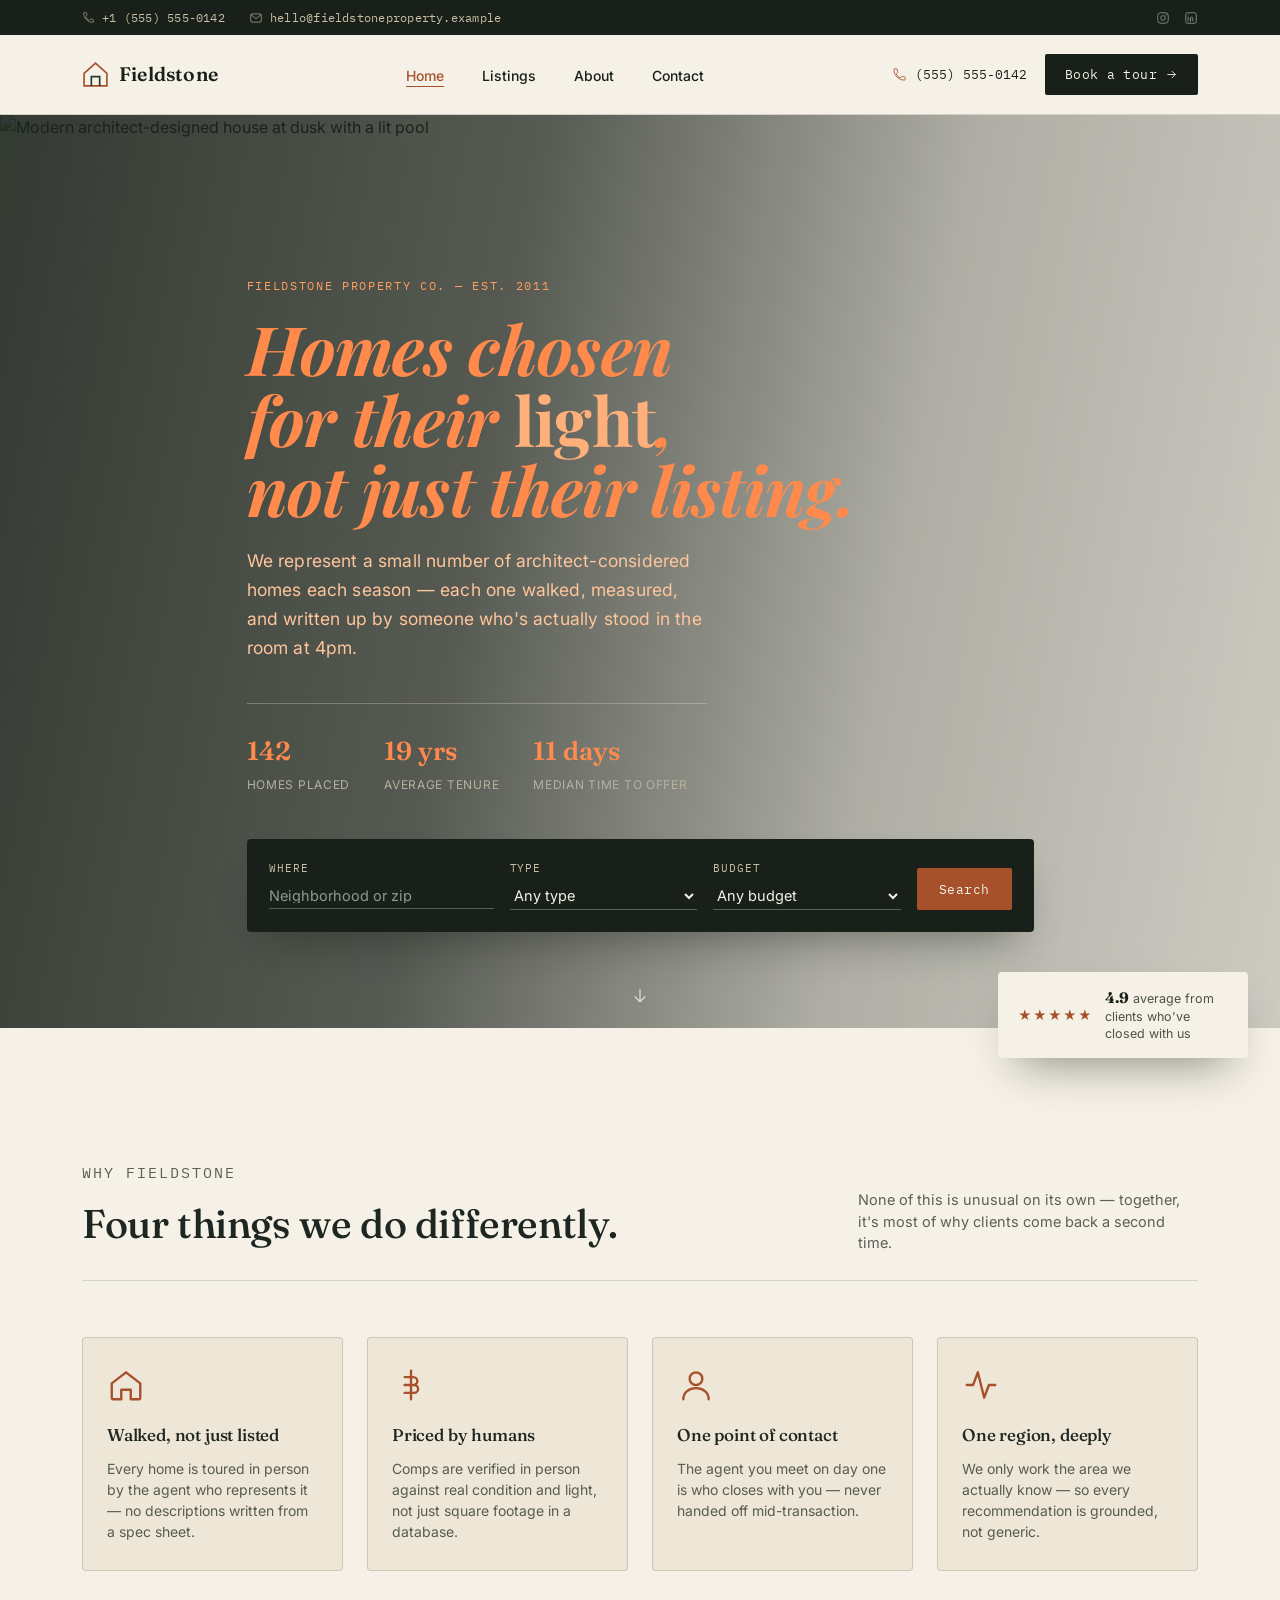
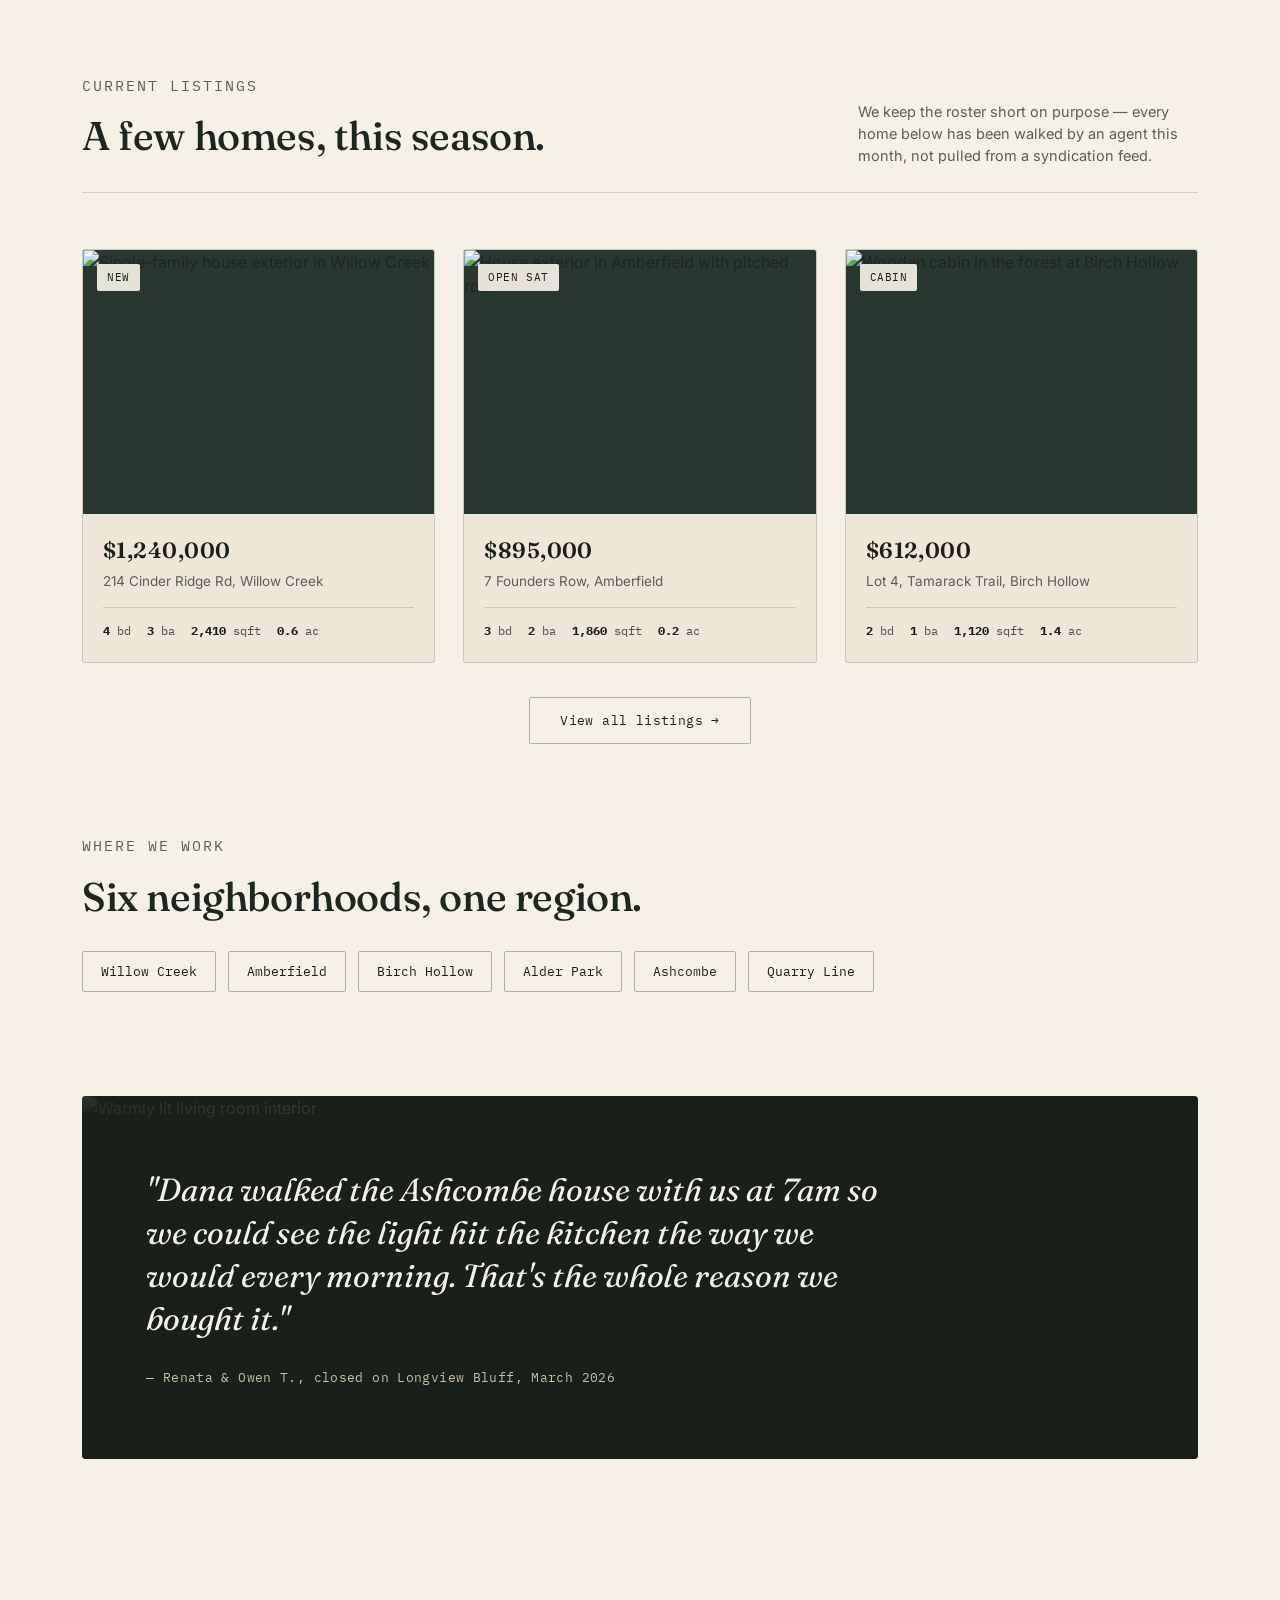
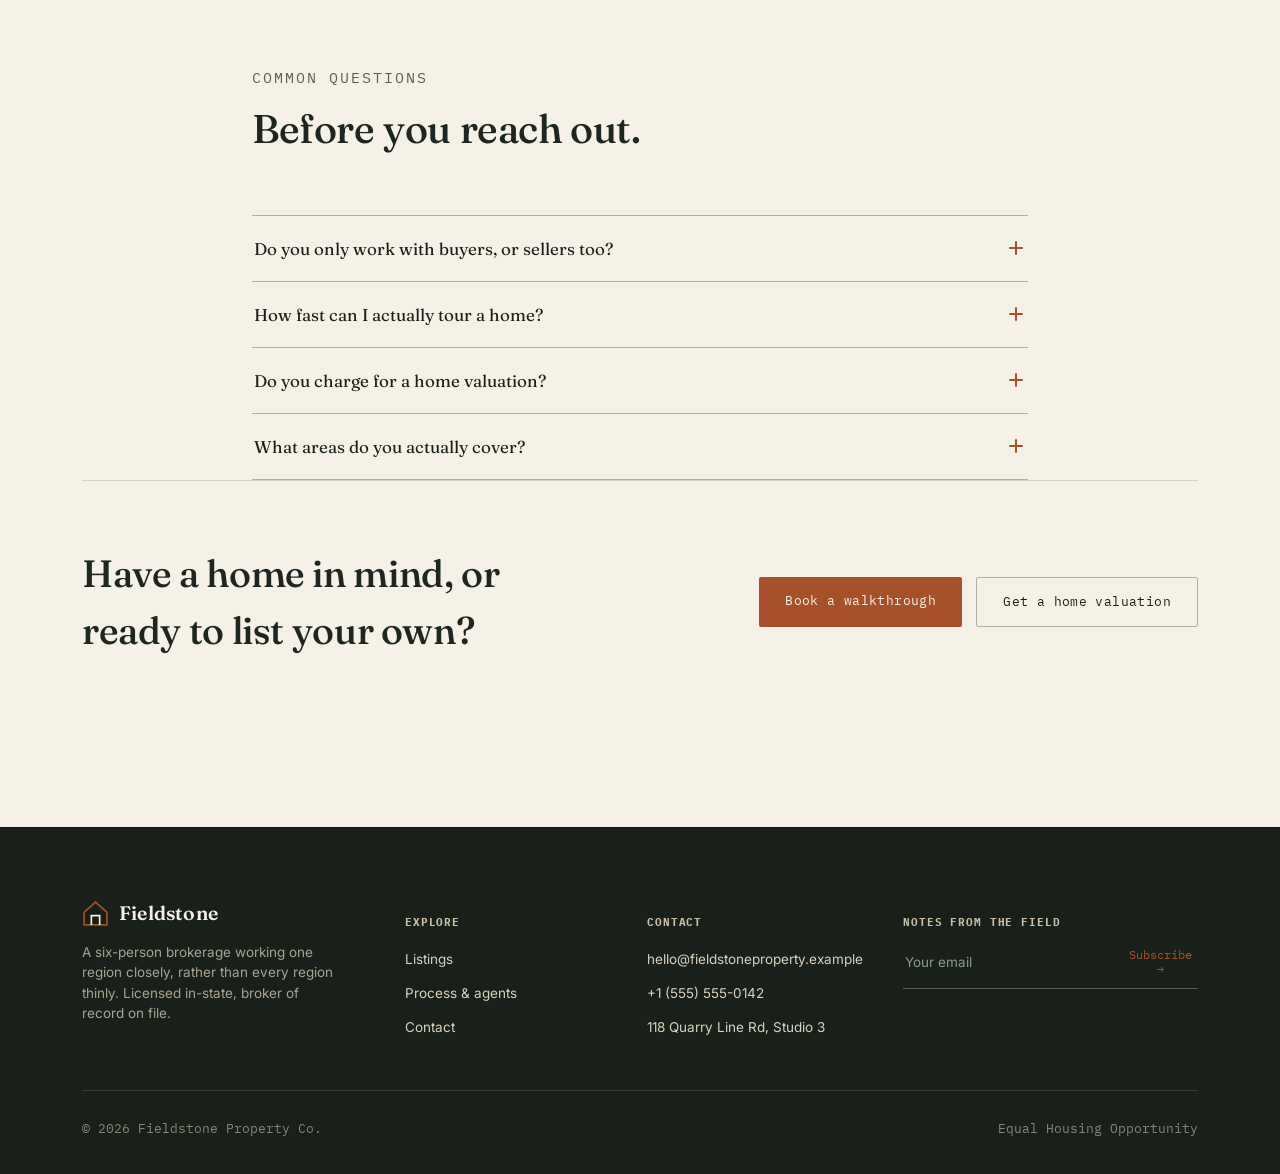
==== commit 27ce1062: "Make header more professional: utility bar with phone/email/social, shrink-on-scroll nav, phone link" ====
--- a/index.html
+++ b/index.html
@@ -12,6 +12,24 @@
 <body>
 
 <header>
+  <div class="utility-bar">
+    <div class="utility-bar-inner">
+      <div class="utility-left">
+        <a href="tel:+15550142">
+          <svg width="13" height="13" viewBox="0 0 24 24" fill="none"><path d="M6.6 10.8c1.4 2.8 3.8 5.2 6.6 6.6l2.2-2.2c.3-.3.7-.4 1-.2 1.1.4 2.3.6 3.6.6.6 0 1 .4 1 1V20c0 .6-.4 1-1 1C10.7 21 3 13.3 3 4c0-.6.4-1 1-1h3.4c.6 0 1 .4 1 1 0 1.3.2 2.5.6 3.6.1.4 0 .8-.2 1L6.6 10.8z" stroke="currentColor" stroke-width="1.3"/></svg>
+          +1 (555) 555-0142
+        </a>
+        <a href="mailto:hello@fieldstoneproperty.example">
+          <svg width="14" height="14" viewBox="0 0 24 24" fill="none"><rect x="3" y="5" width="18" height="14" rx="2" stroke="currentColor" stroke-width="1.3"/><path d="M3 6l9 7 9-7" stroke="currentColor" stroke-width="1.3"/></svg>
+          hello@fieldstoneproperty.example
+        </a>
+      </div>
+      <div class="utility-right">
+        <a href="#" aria-label="Instagram"><svg width="14" height="14" viewBox="0 0 24 24" fill="none"><rect x="3" y="3" width="18" height="18" rx="5" stroke="currentColor" stroke-width="1.4"/><circle cx="12" cy="12" r="4" stroke="currentColor" stroke-width="1.4"/><circle cx="17.3" cy="6.7" r="1" fill="currentColor"/></svg></a>
+        <a href="#" aria-label="LinkedIn"><svg width="14" height="14" viewBox="0 0 24 24" fill="none"><rect x="3" y="3" width="18" height="18" rx="3" stroke="currentColor" stroke-width="1.4"/><path d="M7 10v7M7 7v.01M11 17v-4.5a2 2 0 014 0V17M11 12.5V17" stroke="currentColor" stroke-width="1.4" stroke-linecap="round"/></svg></a>
+      </div>
+    </div>
+  </div>
   <nav>
     <a href="index.html" class="logo">
       <svg class="logo-mark" viewBox="0 0 26 26" fill="none">
@@ -27,7 +45,14 @@
       <li><a href="contact.html">Contact</a></li>
     </ul>
     <div class="nav-right">
-      <a class="nav-cta" href="contact.html">Book a tour</a>
+      <a class="nav-phone" href="tel:+15550142">
+        <svg width="15" height="15" viewBox="0 0 24 24" fill="none"><path d="M6.6 10.8c1.4 2.8 3.8 5.2 6.6 6.6l2.2-2.2c.3-.3.7-.4 1-.2 1.1.4 2.3.6 3.6.6.6 0 1 .4 1 1V20c0 .6-.4 1-1 1C10.7 21 3 13.3 3 4c0-.6.4-1 1-1h3.4c.6 0 1 .4 1 1 0 1.3.2 2.5.6 3.6.1.4 0 .8-.2 1L6.6 10.8z" stroke="currentColor" stroke-width="1.4"/></svg>
+        (555) 555-0142
+      </a>
+      <a class="nav-cta" href="contact.html">
+        Book a tour
+        <svg width="13" height="13" viewBox="0 0 24 24" fill="none"><path d="M5 12h14M13 6l6 6-6 6" stroke="currentColor" stroke-width="1.6" stroke-linecap="round" stroke-linejoin="round"/></svg>
+      </a>
       <button class="nav-toggle" aria-label="Toggle menu" aria-expanded="false">
         <span></span><span></span><span></span>
       </button>
--- a/css/style.css
+++ b/css/style.css
@@ -45,20 +45,50 @@
   /* ---------- NAV ---------- */
   header{
     position:sticky; top:0; z-index:50;
-    background:rgba(246,241,231,0.88);
+    background:rgba(246,241,231,0.92);
     backdrop-filter:blur(10px);
     border-bottom:1px solid var(--line);
-  }
+    transition:box-shadow .3s ease;
+  }
+  header.scrolled{
+    box-shadow:0 8px 28px -12px rgba(20,26,20,0.18);
+  }
+  .utility-bar{
+    background:var(--forest-dark);color:#C9BFA6;
+    max-height:38px; opacity:1; overflow:hidden;
+    transition:max-height .3s ease, opacity .25s ease, padding .3s ease;
+  }
+  header.scrolled .utility-bar{
+    max-height:0; opacity:0; padding-top:0; padding-bottom:0;
+  }
+  .utility-bar-inner{
+    max-width:1180px;margin:0 auto;padding:9px 32px;
+    display:flex;align-items:center;justify-content:space-between;
+    font-family:'IBM Plex Mono',monospace;font-size:11.5px;letter-spacing:0.02em;
+  }
+  .utility-left{display:flex;gap:24px;}
+  .utility-left a{color:#C9BFA6;text-decoration:none;display:flex;align-items:center;gap:7px;transition:color .2s ease;}
+  .utility-left a:hover{color:var(--ivory);}
+  .utility-left svg{flex:none;opacity:0.85;}
+  .utility-right{display:flex;gap:14px;}
+  .utility-right a{color:#8f9a8f;transition:color .2s ease;display:flex;}
+  .utility-right a:hover{color:var(--ivory);}
+  @media (max-width:760px){ .utility-bar{display:none;} }
+
   nav{
-    max-width:1180px;margin:0 auto;padding:20px 32px;
+    max-width:1180px;margin:0 auto;padding:19px 32px;
     display:flex;align-items:center;justify-content:space-between;
-  }
+    transition:padding .3s ease;
+  }
+  header.scrolled nav{padding:13px 32px;}
   .logo{
     display:flex;align-items:center;gap:10px;
-    font-family:'Fraunces',serif;font-size:19px;font-weight:600;
-  }
-  .logo-mark{width:26px;height:26px;flex:none;}
-  .nav-links{display:flex;gap:36px;list-style:none;margin:0;padding:0;}
+    font-family:'Fraunces',serif;font-size:19.5px;font-weight:600;
+    letter-spacing:0.01em;color:var(--forest-dark);text-decoration:none;
+  }
+  .logo-mark{width:27px;height:27px;flex:none;transition:width .3s ease,height .3s ease;}
+  header.scrolled .logo-mark{width:23px;height:23px;}
+  .nav-links{display:flex;gap:38px;list-style:none;margin:0;padding:0;}
   .nav-links a{
     text-decoration:none;font-size:14px;font-weight:500;color:var(--forest-dark);
     position:relative;padding-bottom:3px;
@@ -68,15 +98,24 @@
     transition:width .25s ease;
   }
   .nav-links a:hover::after{width:100%;}
+  .nav-phone{
+    display:flex;align-items:center;gap:8px;font-family:'IBM Plex Mono',monospace;
+    font-size:13px;color:var(--forest-dark);text-decoration:none;white-space:nowrap;
+  }
+  .nav-phone svg{flex:none;color:var(--rust);}
+  .nav-phone:hover{color:var(--rust);}
   .nav-cta{
+    display:flex;align-items:center;gap:8px;
     font-family:'IBM Plex Mono',monospace;font-size:12.5px;
     background:var(--forest-dark);color:var(--ivory);
     padding:11px 20px;border-radius:2px;text-decoration:none;
     letter-spacing:0.03em;
-    transition:background .2s ease;
+    transition:background .2s ease, transform .2s ease;
     white-space:nowrap;
   }
+  .nav-cta svg{transition:transform .2s ease;}
   .nav-cta:hover{background:var(--rust);}
+  .nav-cta:hover svg{transform:translateX(3px);}
   .nav-toggle{display:none;}
 
   /* ---------- HERO ---------- */
@@ -369,6 +408,7 @@
     .process-list .process-item{border-right:none;}
     .footer-top{grid-template-columns:1fr 1fr;}
     .nav-links{display:none;}
+    .nav-phone{display:none;}
     .search-bar{grid-template-columns:1fr 1fr; }
     .search-btn{grid-column:1/-1;}
   }
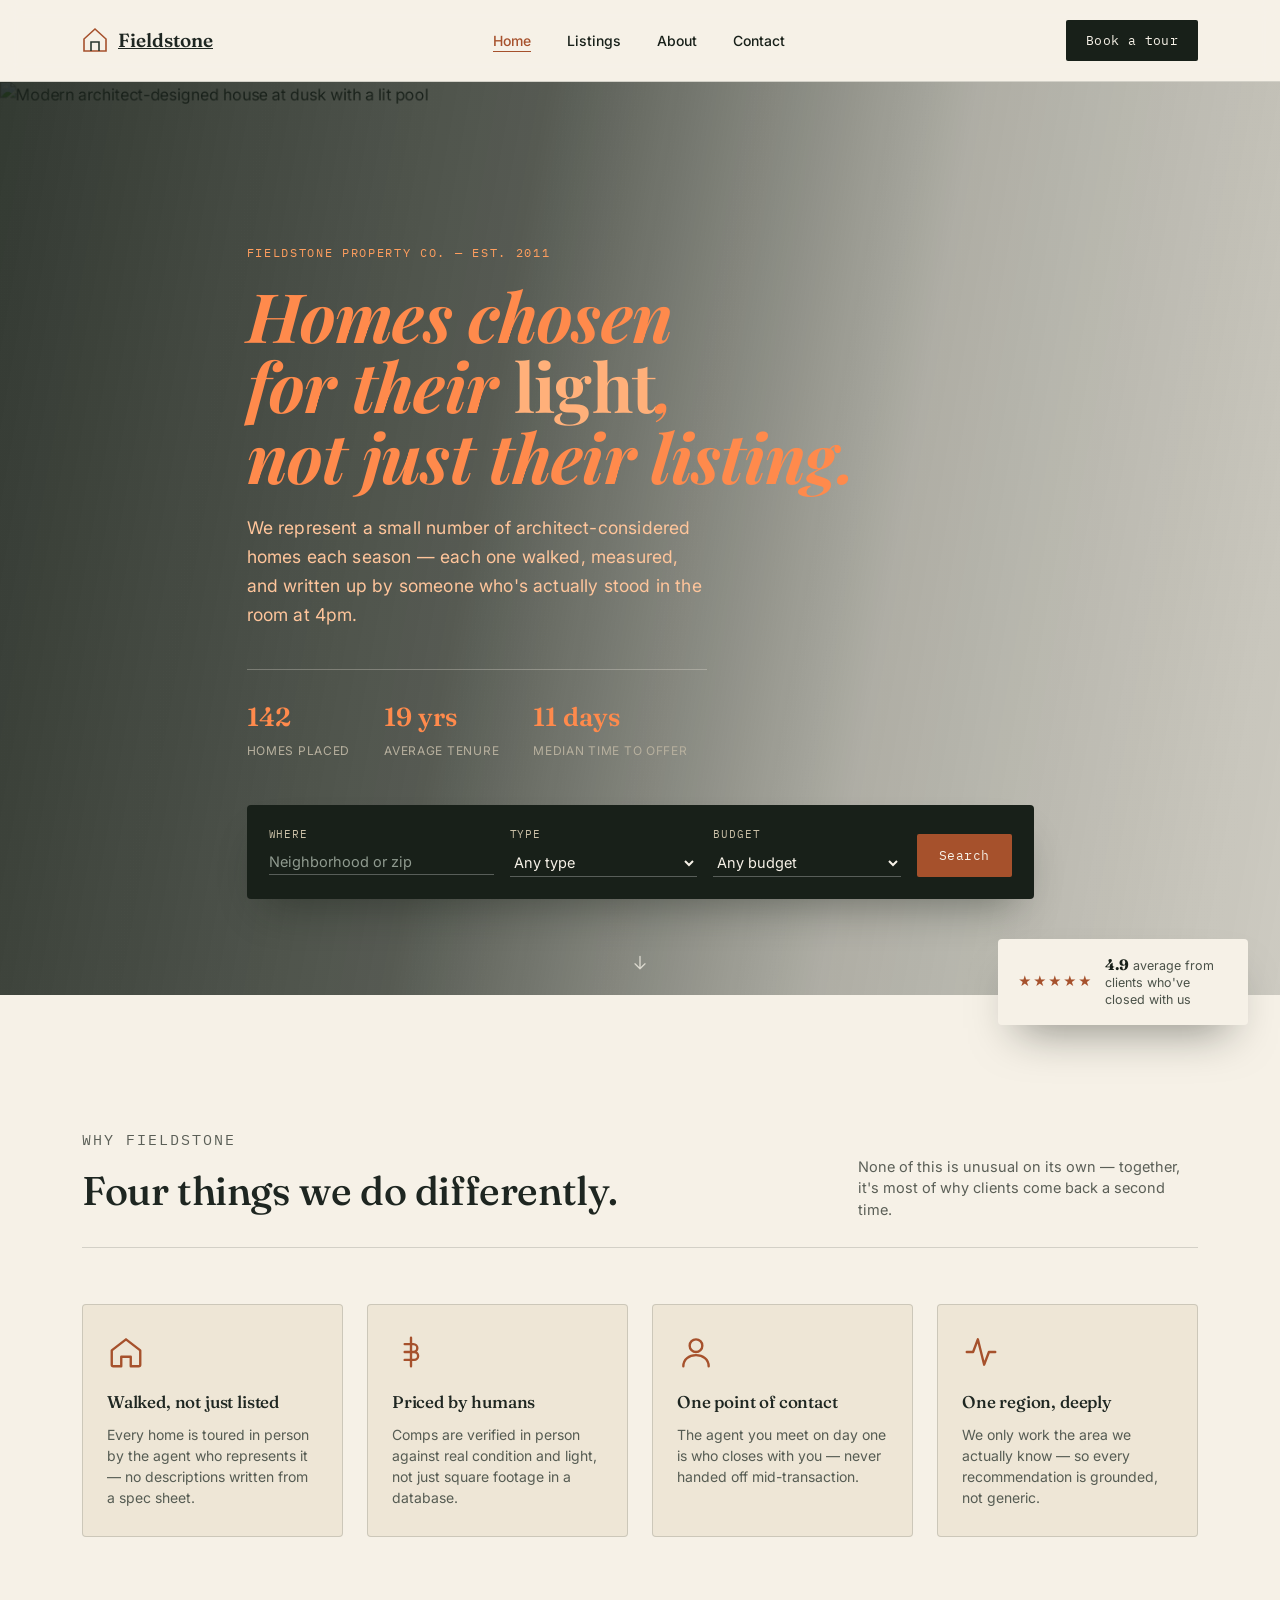
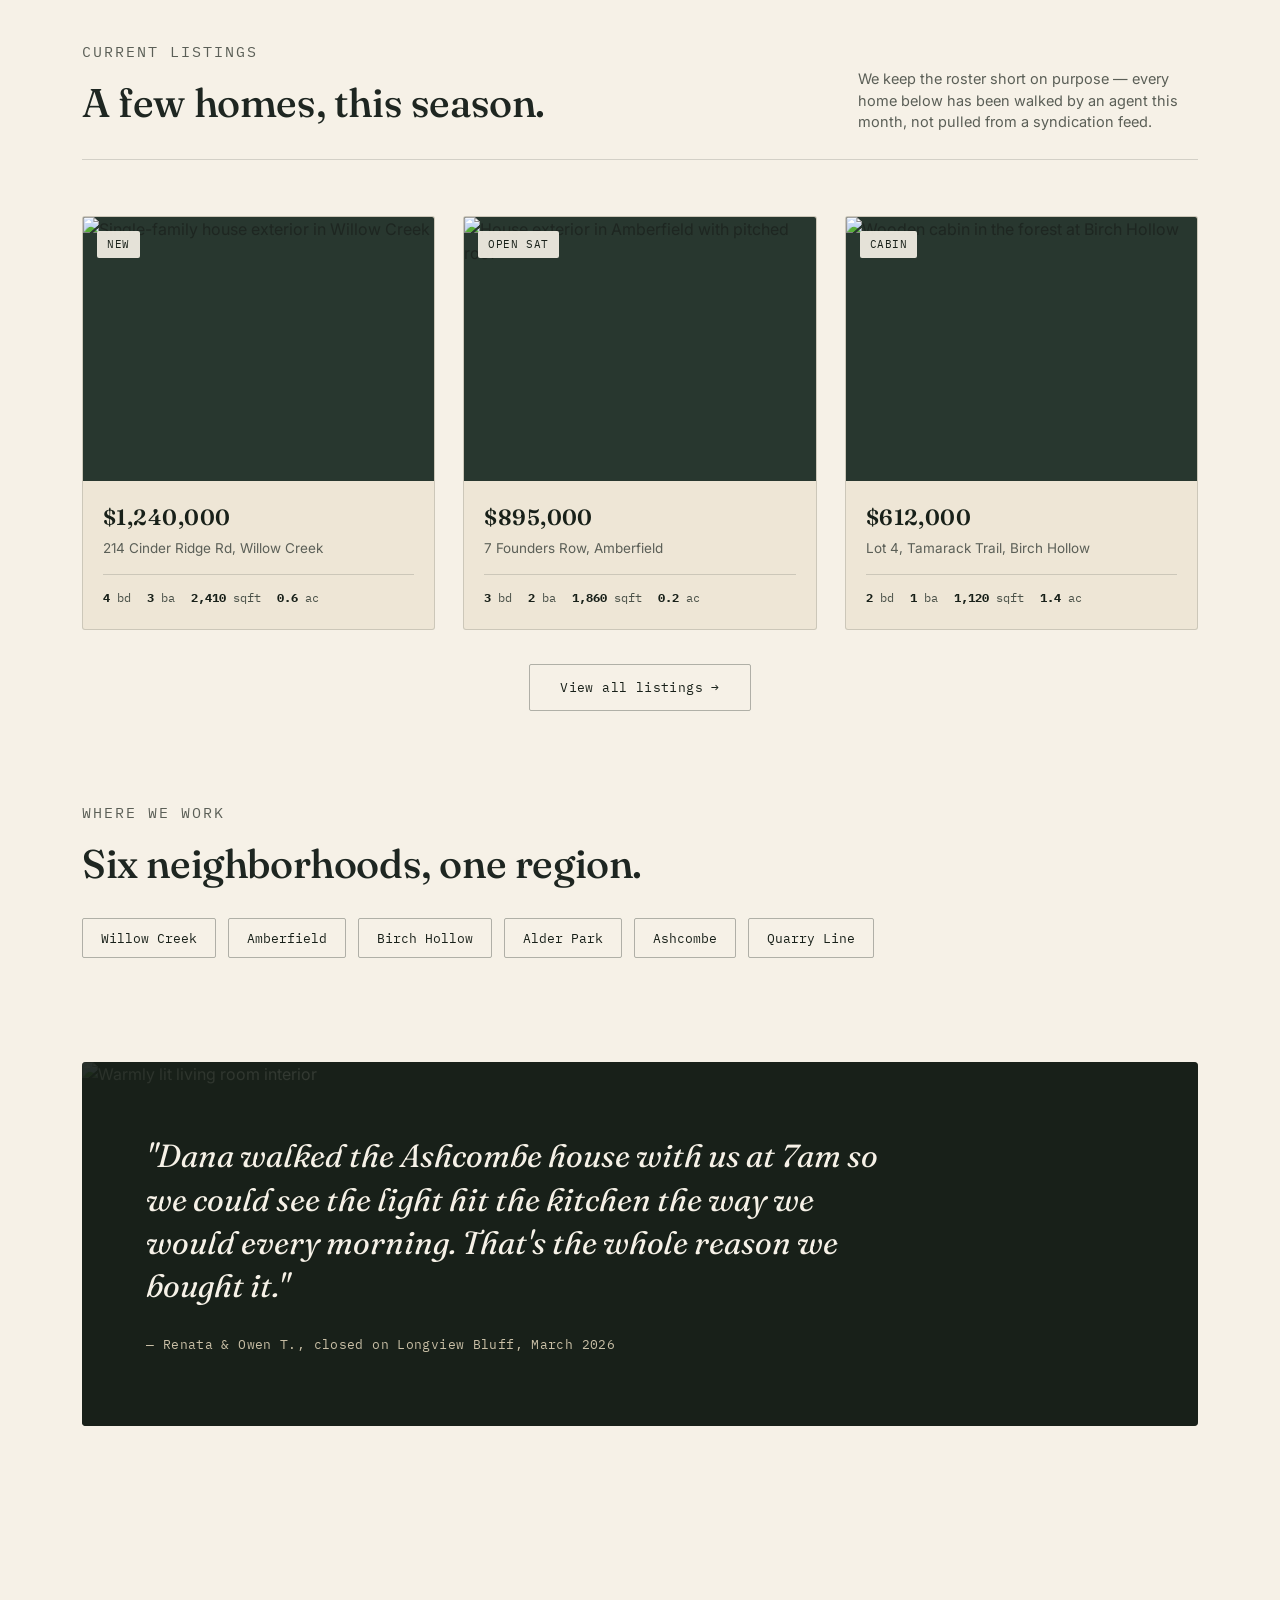
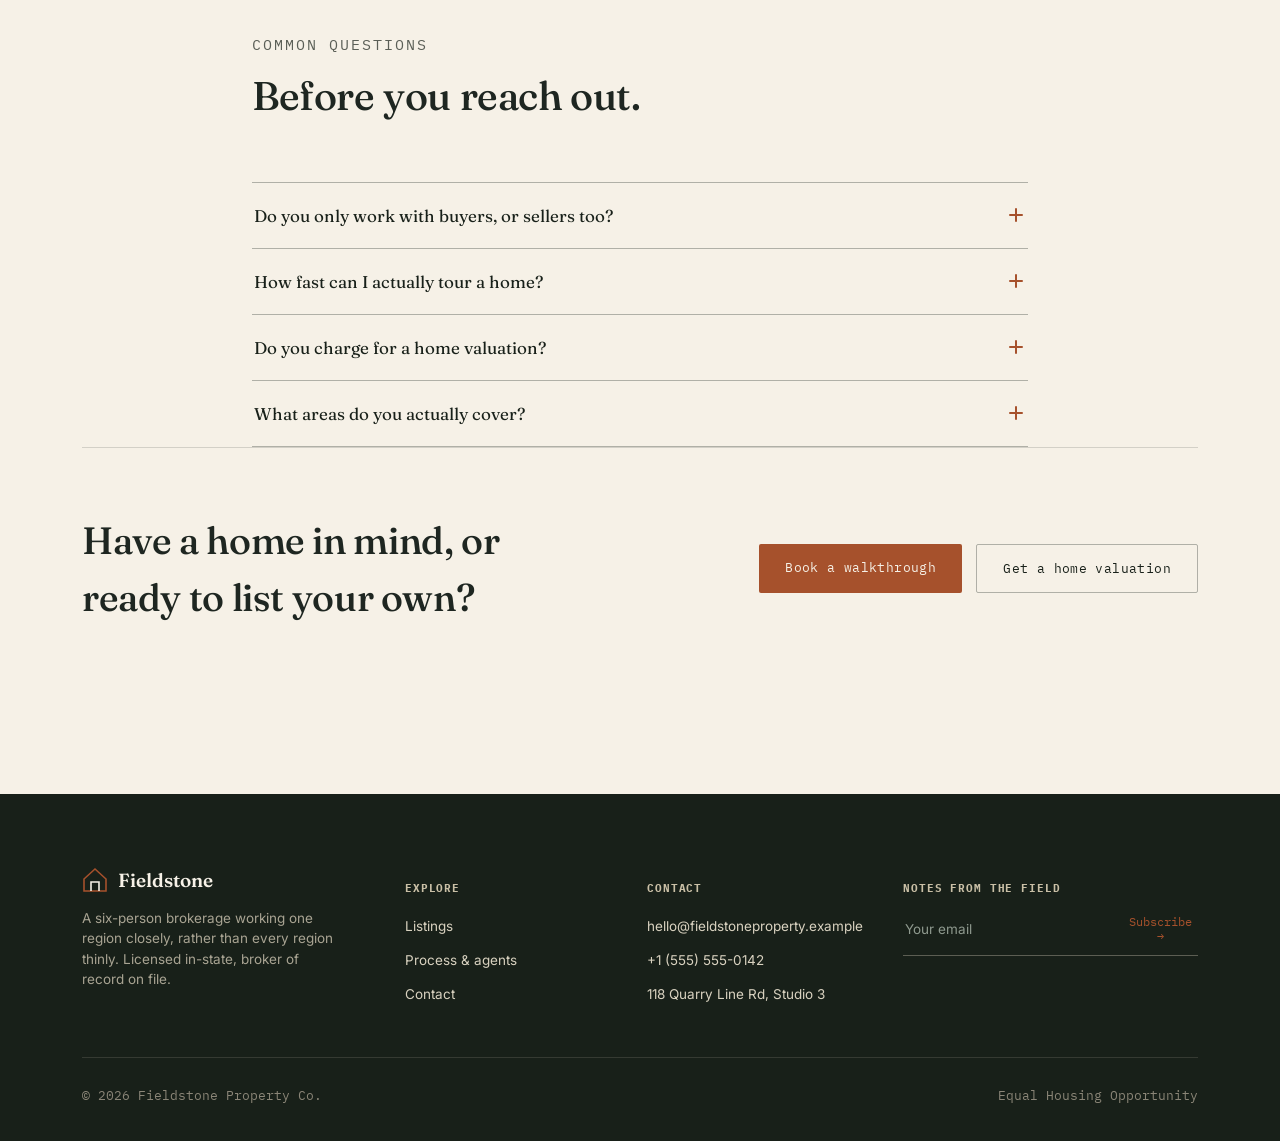
==== commit 2f239e1b: "Revert "Make header more professional: utility bar with phone/email/social, shrink-on-scroll nav, ph" ====
--- a/index.html
+++ b/index.html
@@ -12,24 +12,6 @@
 <body>
 
 <header>
-  <div class="utility-bar">
-    <div class="utility-bar-inner">
-      <div class="utility-left">
-        <a href="tel:+15550142">
-          <svg width="13" height="13" viewBox="0 0 24 24" fill="none"><path d="M6.6 10.8c1.4 2.8 3.8 5.2 6.6 6.6l2.2-2.2c.3-.3.7-.4 1-.2 1.1.4 2.3.6 3.6.6.6 0 1 .4 1 1V20c0 .6-.4 1-1 1C10.7 21 3 13.3 3 4c0-.6.4-1 1-1h3.4c.6 0 1 .4 1 1 0 1.3.2 2.5.6 3.6.1.4 0 .8-.2 1L6.6 10.8z" stroke="currentColor" stroke-width="1.3"/></svg>
-          +1 (555) 555-0142
-        </a>
-        <a href="mailto:hello@fieldstoneproperty.example">
-          <svg width="14" height="14" viewBox="0 0 24 24" fill="none"><rect x="3" y="5" width="18" height="14" rx="2" stroke="currentColor" stroke-width="1.3"/><path d="M3 6l9 7 9-7" stroke="currentColor" stroke-width="1.3"/></svg>
-          hello@fieldstoneproperty.example
-        </a>
-      </div>
-      <div class="utility-right">
-        <a href="#" aria-label="Instagram"><svg width="14" height="14" viewBox="0 0 24 24" fill="none"><rect x="3" y="3" width="18" height="18" rx="5" stroke="currentColor" stroke-width="1.4"/><circle cx="12" cy="12" r="4" stroke="currentColor" stroke-width="1.4"/><circle cx="17.3" cy="6.7" r="1" fill="currentColor"/></svg></a>
-        <a href="#" aria-label="LinkedIn"><svg width="14" height="14" viewBox="0 0 24 24" fill="none"><rect x="3" y="3" width="18" height="18" rx="3" stroke="currentColor" stroke-width="1.4"/><path d="M7 10v7M7 7v.01M11 17v-4.5a2 2 0 014 0V17M11 12.5V17" stroke="currentColor" stroke-width="1.4" stroke-linecap="round"/></svg></a>
-      </div>
-    </div>
-  </div>
   <nav>
     <a href="index.html" class="logo">
       <svg class="logo-mark" viewBox="0 0 26 26" fill="none">
@@ -45,14 +27,7 @@
       <li><a href="contact.html">Contact</a></li>
     </ul>
     <div class="nav-right">
-      <a class="nav-phone" href="tel:+15550142">
-        <svg width="15" height="15" viewBox="0 0 24 24" fill="none"><path d="M6.6 10.8c1.4 2.8 3.8 5.2 6.6 6.6l2.2-2.2c.3-.3.7-.4 1-.2 1.1.4 2.3.6 3.6.6.6 0 1 .4 1 1V20c0 .6-.4 1-1 1C10.7 21 3 13.3 3 4c0-.6.4-1 1-1h3.4c.6 0 1 .4 1 1 0 1.3.2 2.5.6 3.6.1.4 0 .8-.2 1L6.6 10.8z" stroke="currentColor" stroke-width="1.4"/></svg>
-        (555) 555-0142
-      </a>
-      <a class="nav-cta" href="contact.html">
-        Book a tour
-        <svg width="13" height="13" viewBox="0 0 24 24" fill="none"><path d="M5 12h14M13 6l6 6-6 6" stroke="currentColor" stroke-width="1.6" stroke-linecap="round" stroke-linejoin="round"/></svg>
-      </a>
+      <a class="nav-cta" href="contact.html">Book a tour</a>
       <button class="nav-toggle" aria-label="Toggle menu" aria-expanded="false">
         <span></span><span></span><span></span>
       </button>
--- a/css/style.css
+++ b/css/style.css
@@ -45,50 +45,20 @@
   /* ---------- NAV ---------- */
   header{
     position:sticky; top:0; z-index:50;
-    background:rgba(246,241,231,0.92);
+    background:rgba(246,241,231,0.88);
     backdrop-filter:blur(10px);
     border-bottom:1px solid var(--line);
-    transition:box-shadow .3s ease;
-  }
-  header.scrolled{
-    box-shadow:0 8px 28px -12px rgba(20,26,20,0.18);
-  }
-  .utility-bar{
-    background:var(--forest-dark);color:#C9BFA6;
-    max-height:38px; opacity:1; overflow:hidden;
-    transition:max-height .3s ease, opacity .25s ease, padding .3s ease;
-  }
-  header.scrolled .utility-bar{
-    max-height:0; opacity:0; padding-top:0; padding-bottom:0;
-  }
-  .utility-bar-inner{
-    max-width:1180px;margin:0 auto;padding:9px 32px;
+  }
+  nav{
+    max-width:1180px;margin:0 auto;padding:20px 32px;
     display:flex;align-items:center;justify-content:space-between;
-    font-family:'IBM Plex Mono',monospace;font-size:11.5px;letter-spacing:0.02em;
-  }
-  .utility-left{display:flex;gap:24px;}
-  .utility-left a{color:#C9BFA6;text-decoration:none;display:flex;align-items:center;gap:7px;transition:color .2s ease;}
-  .utility-left a:hover{color:var(--ivory);}
-  .utility-left svg{flex:none;opacity:0.85;}
-  .utility-right{display:flex;gap:14px;}
-  .utility-right a{color:#8f9a8f;transition:color .2s ease;display:flex;}
-  .utility-right a:hover{color:var(--ivory);}
-  @media (max-width:760px){ .utility-bar{display:none;} }
-
-  nav{
-    max-width:1180px;margin:0 auto;padding:19px 32px;
-    display:flex;align-items:center;justify-content:space-between;
-    transition:padding .3s ease;
-  }
-  header.scrolled nav{padding:13px 32px;}
+  }
   .logo{
     display:flex;align-items:center;gap:10px;
-    font-family:'Fraunces',serif;font-size:19.5px;font-weight:600;
-    letter-spacing:0.01em;color:var(--forest-dark);text-decoration:none;
-  }
-  .logo-mark{width:27px;height:27px;flex:none;transition:width .3s ease,height .3s ease;}
-  header.scrolled .logo-mark{width:23px;height:23px;}
-  .nav-links{display:flex;gap:38px;list-style:none;margin:0;padding:0;}
+    font-family:'Fraunces',serif;font-size:19px;font-weight:600;
+  }
+  .logo-mark{width:26px;height:26px;flex:none;}
+  .nav-links{display:flex;gap:36px;list-style:none;margin:0;padding:0;}
   .nav-links a{
     text-decoration:none;font-size:14px;font-weight:500;color:var(--forest-dark);
     position:relative;padding-bottom:3px;
@@ -98,24 +68,15 @@
     transition:width .25s ease;
   }
   .nav-links a:hover::after{width:100%;}
-  .nav-phone{
-    display:flex;align-items:center;gap:8px;font-family:'IBM Plex Mono',monospace;
-    font-size:13px;color:var(--forest-dark);text-decoration:none;white-space:nowrap;
-  }
-  .nav-phone svg{flex:none;color:var(--rust);}
-  .nav-phone:hover{color:var(--rust);}
   .nav-cta{
-    display:flex;align-items:center;gap:8px;
     font-family:'IBM Plex Mono',monospace;font-size:12.5px;
     background:var(--forest-dark);color:var(--ivory);
     padding:11px 20px;border-radius:2px;text-decoration:none;
     letter-spacing:0.03em;
-    transition:background .2s ease, transform .2s ease;
+    transition:background .2s ease;
     white-space:nowrap;
   }
-  .nav-cta svg{transition:transform .2s ease;}
   .nav-cta:hover{background:var(--rust);}
-  .nav-cta:hover svg{transform:translateX(3px);}
   .nav-toggle{display:none;}
 
   /* ---------- HERO ---------- */
@@ -408,7 +369,6 @@
     .process-list .process-item{border-right:none;}
     .footer-top{grid-template-columns:1fr 1fr;}
     .nav-links{display:none;}
-    .nav-phone{display:none;}
     .search-bar{grid-template-columns:1fr 1fr; }
     .search-btn{grid-column:1/-1;}
   }
